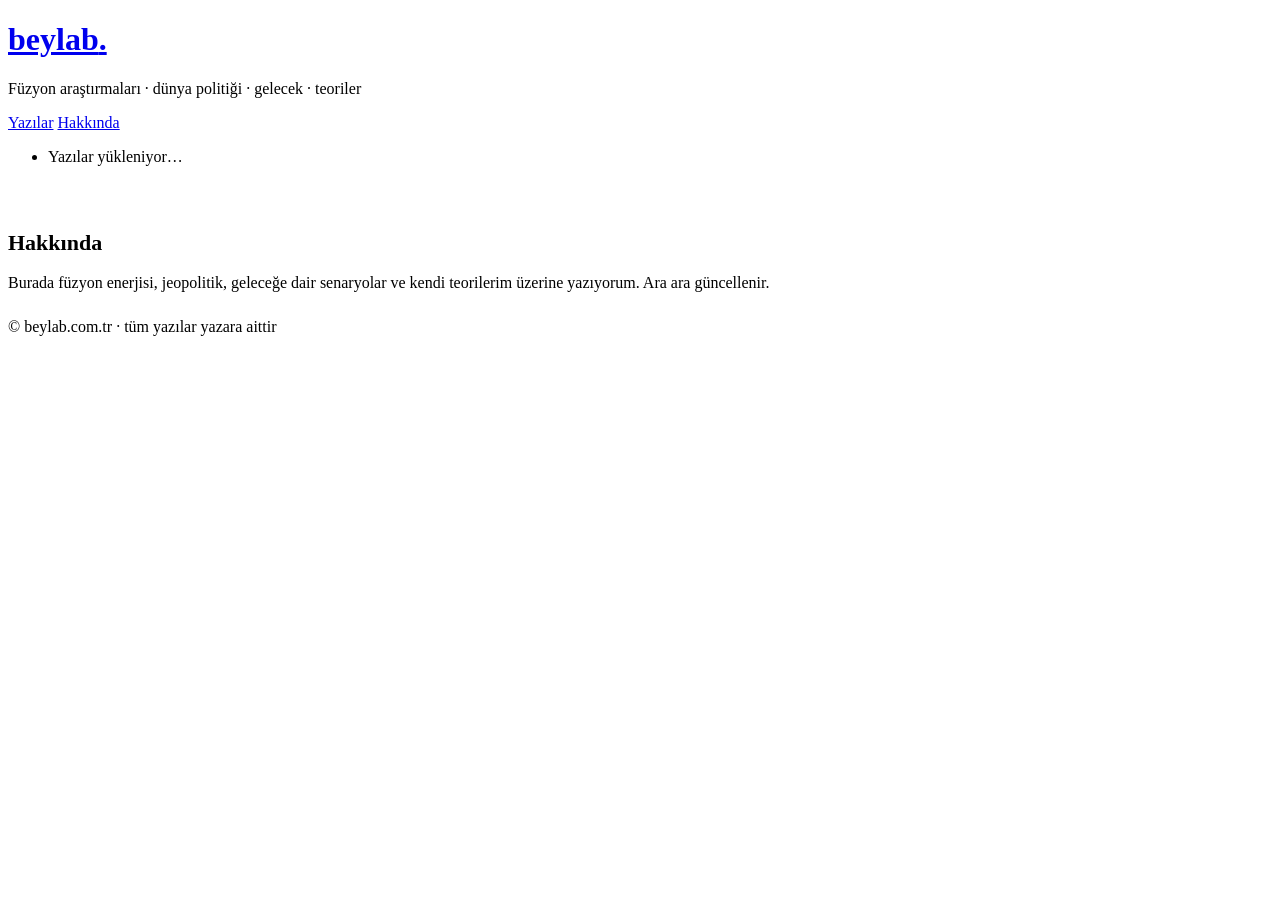
==== index.html @ 1a15aa75 "Add files via upload" ====
<!DOCTYPE html>
<html lang="tr">
<head>
  <meta charset="UTF-8">
  <meta name="viewport" content="width=device-width, initial-scale=1.0">
  <title>beylab — füzyon, gelecek ve teoriler</title>
  <meta name="description" content="Füzyon araştırmaları, dünya politiği, gelecek ve bunlara dair teoriler üzerine kişisel yazılar.">
  <meta property="og:title" content="beylab">
  <meta property="og:description" content="Füzyon araştırmaları, dünya politiği, gelecek ve teoriler üzerine yazılar.">
  <meta property="og:type" content="website">
  <link rel="stylesheet" href="style.css">
</head>
<body>
  <header class="site-header">
    <div class="wrap">
      <h1 class="brand"><a href="index.html">beylab<span class="dot">.</span></a></h1>
      <p class="tagline">Füzyon araştırmaları · dünya politiği · gelecek · teoriler</p>
      <nav class="nav">
        <a href="index.html">Yazılar</a>
        <a href="#hakkinda">Hakkında</a>
      </nav>
    </div>
  </header>

  <main class="wrap">
    <ul class="post-list" id="post-list">
      <li class="state">Yazılar yükleniyor…</li>
    </ul>
    <section id="hakkinda" style="padding:30px 0 10px; color:var(--muted);">
      <h2 style="color:var(--text); font-size:22px;">Hakkında</h2>
      <p>Burada füzyon enerjisi, jeopolitik, geleceğe dair senaryolar ve kendi teorilerim üzerine yazıyorum. Ara ara güncellenir.</p>
    </section>
  </main>

  <footer class="site-footer">
    <div class="wrap">© <span id="year"></span> beylab.com.tr · tüm yazılar yazara aittir</div>
  </footer>

  <script src="app.js"></script>
  <script>renderIndex();</script>
</body>
</html>
---- style.css ----
# beylab.com.tr — kişisel blog

Derleme (build) gerektirmeyen, tamamen **ücretsiz** statik blog. GitHub Pages üzerinde barınır.
Yeni yazı eklemek = `posts/` klasörüne bir `.md` dosyası koymak. Gerisi otomatik.

---

## Bölüm 1 — Siteyi ilk kez yayına alma (tek seferlik, ~15 dk)

### 1) GitHub'da depo (repository) oluştur
1. https://github.com/new adresine git.
2. **Repository name**: `beylab` (ya da istediğin bir ad).
3. **Public** seç (GitHub Pages ücretsiz katmanda public olmalı).
4. "Create repository" de.

### 2) Bu klasördeki dosyaları yükle
En kolay yol, tarayıcıdan sürükle-bırak:
1. Yeni deponun sayfasında **"uploading an existing file"** bağlantısına tıkla.
2. Bu `beylab-site` klasörünün **içindeki** tüm dosya ve klasörleri (index.html, post.html, style.css, app.js, posts.json, CNAME, .nojekyll, `posts/`, `scripts/`, `.github/`) sürükleyip bırak.
   - Not: `.github` ve `.nojekyll` gibi noktayla başlayan dosyaların da yüklendiğinden emin ol.
3. Aşağıda **"Commit changes"** de.

### 3) GitHub Pages'i aç
1. Depoda **Settings → Pages**.
2. **Build and deployment → Source** kısmında **"GitHub Actions"** seç.
3. Birkaç dakika içinde `.github/workflows/deploy.yml` çalışır ve siten yayınlanır.
   İlerlemeyi **Actions** sekmesinden izleyebilirsin.

Bu noktada siten şu adreste yayında olur:
`https://KULLANICIADIN.github.io/beylab/`

### 4) Kendi alan adını bağla (beylab.com.tr)
Depoda `CNAME` dosyası zaten `beylab.com.tr` içeriyor. Şimdi DNS tarafını ayarla:

**metunic.com (ya da DNS panelin) üzerinde şu kayıtları ekle:**

Apex (kök) alan adı `beylab.com.tr` için 4 adet **A** kaydı:

| Tip | Ad / Host | Değer |
|-----|-----------|-------|
| A | @ | 185.199.108.153 |
| A | @ | 185.199.109.153 |
| A | @ | 185.199.110.153 |
| A | @ | 185.199.111.153 |

`www` için 1 adet **CNAME** kaydı:

| Tip | Ad / Host | Değer |
|-----|-----------|-------|
| CNAME | www | KULLANICIADIN.github.io |

Sonra GitHub'da **Settings → Pages → Custom domain** kısmına `beylab.com.tr` yaz ve kaydet.
DNS yayılması genelde birkaç dakika–birkaç saat sürer. Yayıldıktan sonra
**"Enforce HTTPS"** kutusunu işaretle (ücretsiz SSL sertifikası otomatik gelir).

---

## Bölüm 2 — Yeni yazı ekleme (her seferinde, ~2 dk)

1. GitHub'da deponda `posts/` klasörüne gir.
2. Sağ üstte **"Add file → Create new file"**.
3. Dosya adını şu biçimde ver: `YIL-AY-GUN-kisa-baslik.md`
   Örnek: `2026-07-15-yapay-zeka-ve-fuzyon.md`
   (Sadece İngiliz harfleri, rakam ve tire kullan; boşluk ve Türkçe karakter kullanma.)
4. İçeriğin en üstüne şu bloğu koy (front matter), altına yazını yaz:

```
---
title: Yazının görünen başlığı
date: 2026-07-15
excerpt: Ana sayfada görünecek 1-2 cümlelik özet.
---

Buradan itibaren yazını **Markdown** ile yaz.

## Ara başlık

Normal paragraf. **Kalın**, *italik*, [bağlantı](https://ornek.com).

- madde
- madde

> alıntı
```

5. Aşağıda **"Commit changes"** de.
6. Bitti! 1–2 dakika içinde yazı otomatik olarak ana sayfada belirir.
   (`posts.json` listesi GitHub Actions tarafından kendiliğinden güncellenir — sen dokunmazsın.)

### Yazıyı düzenlemek / silmek
- Düzenle: `posts/` içindeki dosyayı aç → kalem ikonu → düzenle → commit.
- Sil: dosyayı aç → çöp kutusu ikonu → commit.

---

## Markdown kısa hatırlatma
- `# Başlık`, `## Alt başlık`
- `**kalın**`, `*italik*`
- `[yazı](https://link)`
- Liste: satır başına `- ` veya `1. `
- Alıntı: `> ...`
- Kod: `` `kod` `` veya üç ters tırnakla blok
- Yatay çizgi: `---`

## Dosya yapısı
```
index.html        Ana sayfa (yazı listesi)
post.html         Tekil yazı görünümü
style.css         Tasarım
app.js            Blog motoru (markdown'ı tarayıcıda render eder)
posts.json        Yazı listesi (otomatik üretilir)
posts/            Tüm yazılar (.md dosyaları) — sen buraya yazarsın
scripts/          posts.json'u üreten script
.github/          Otomatik yayın ayarı
CNAME             Alan adı (beylab.com.tr)
```
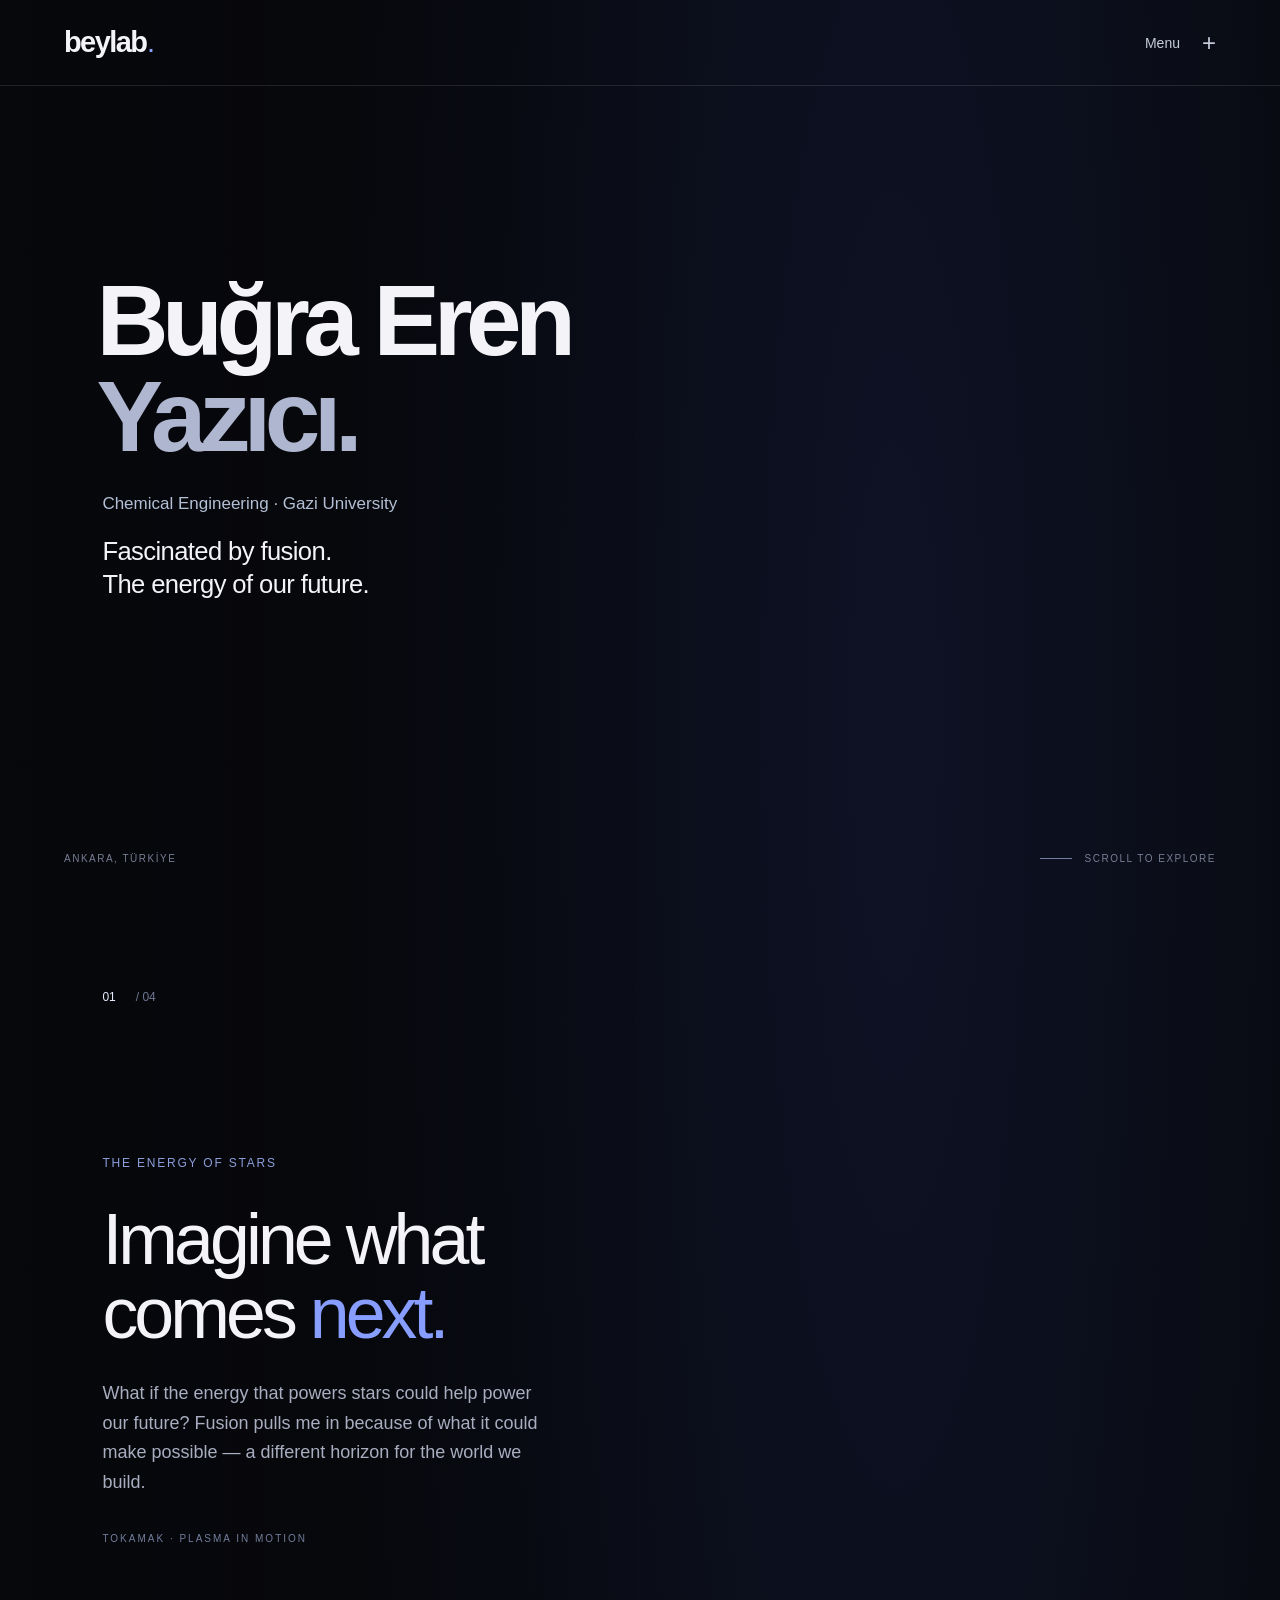
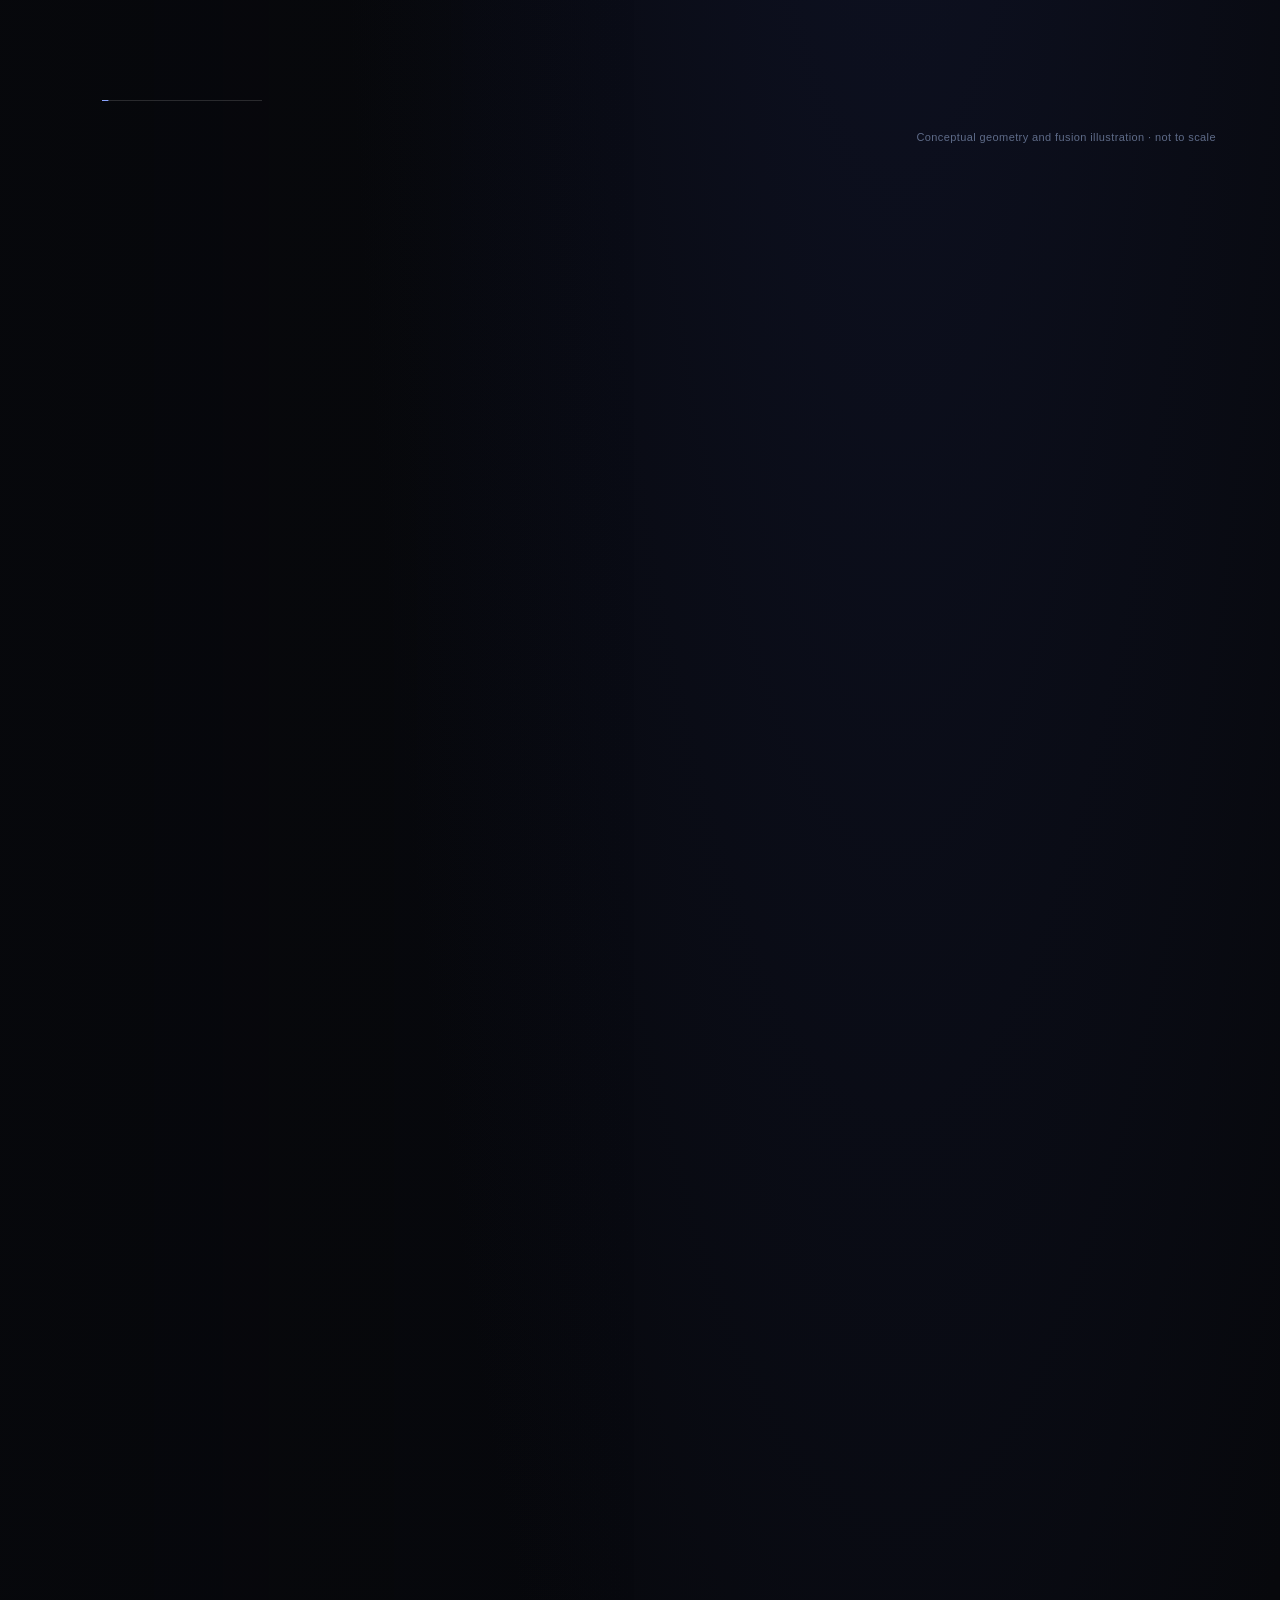
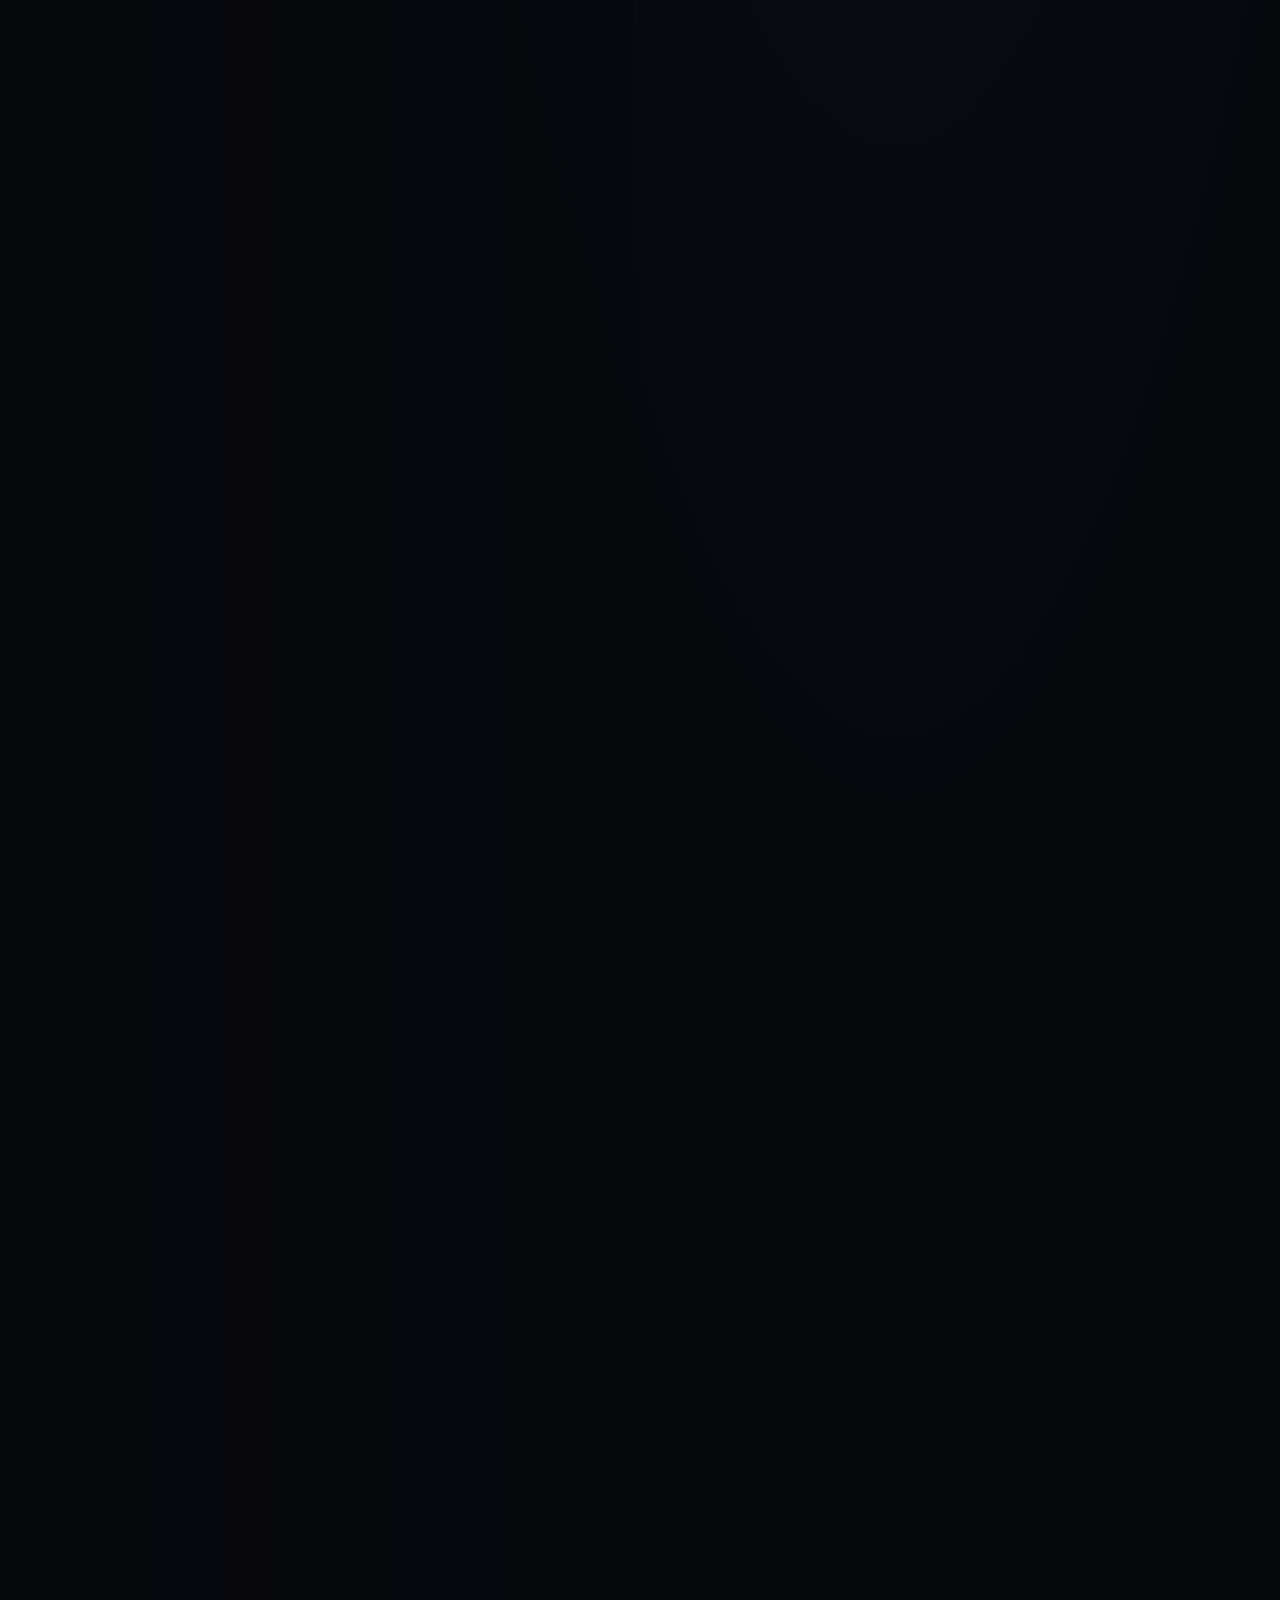
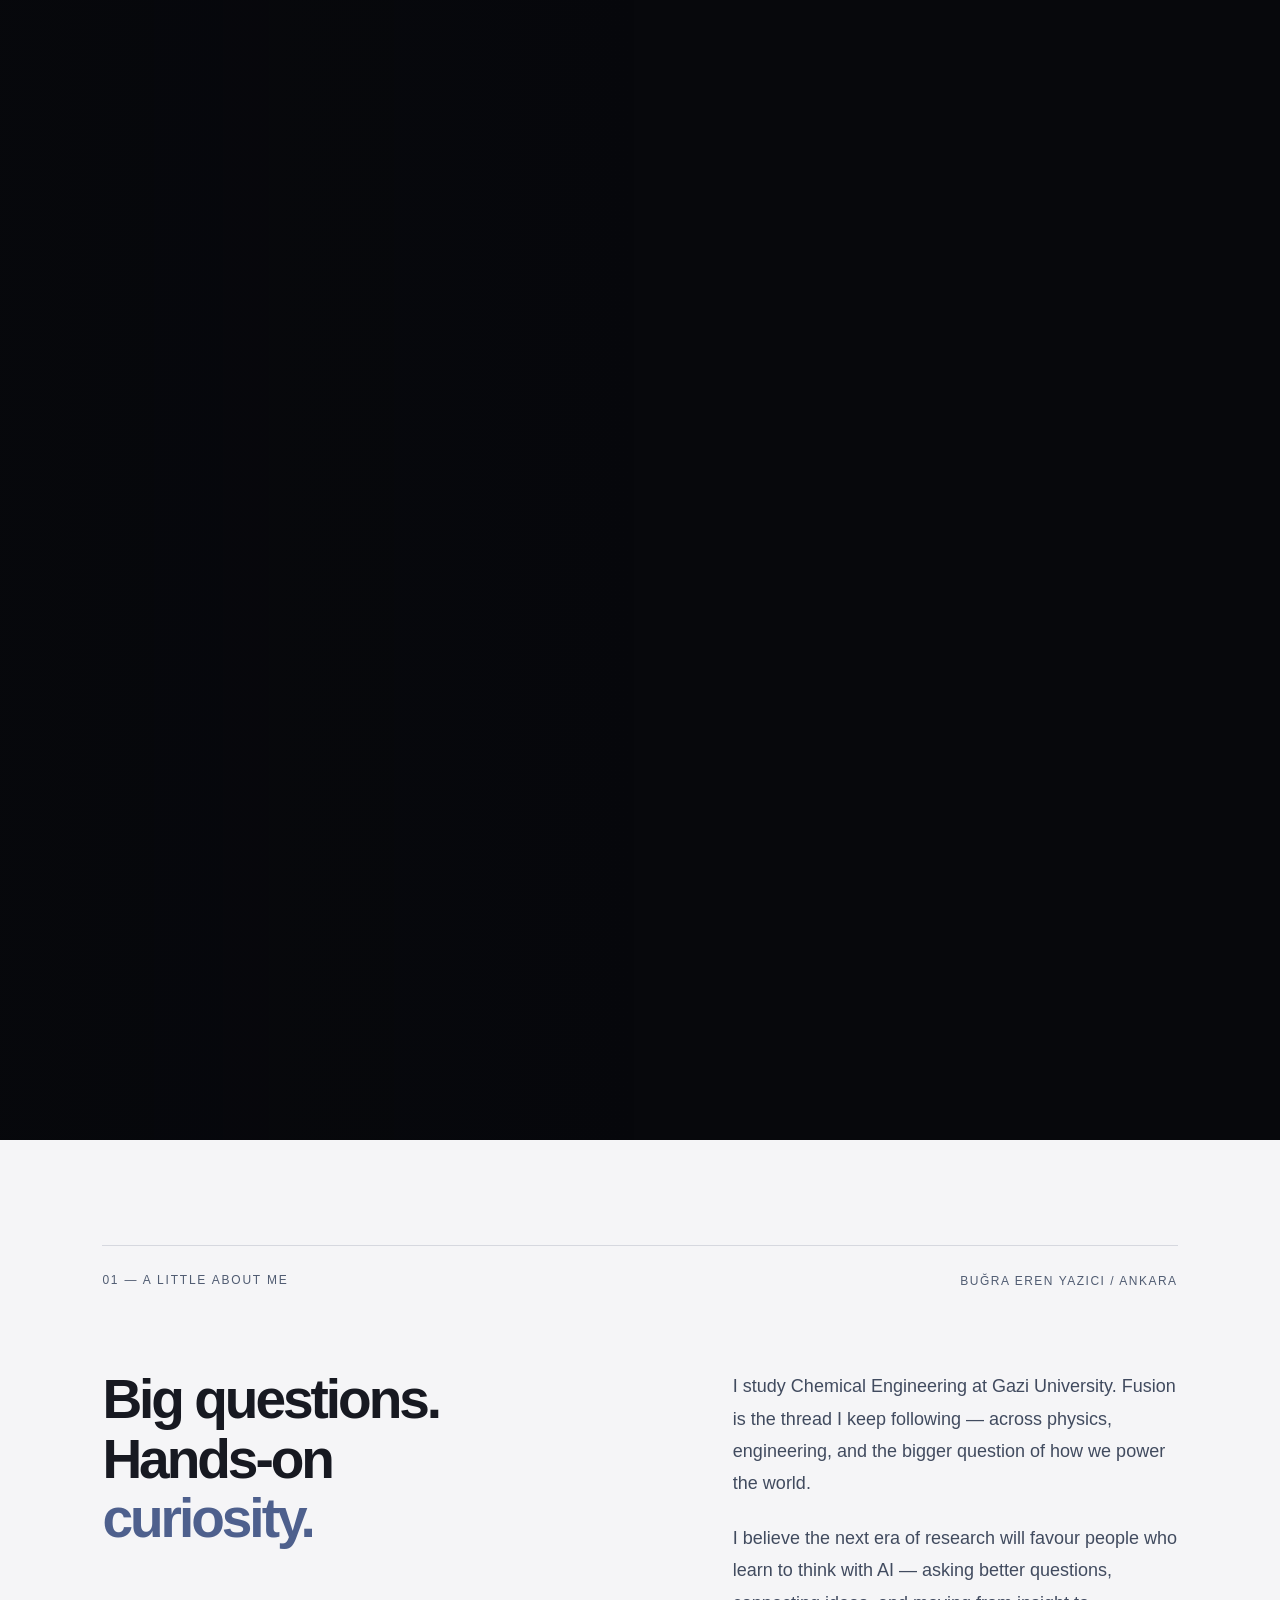
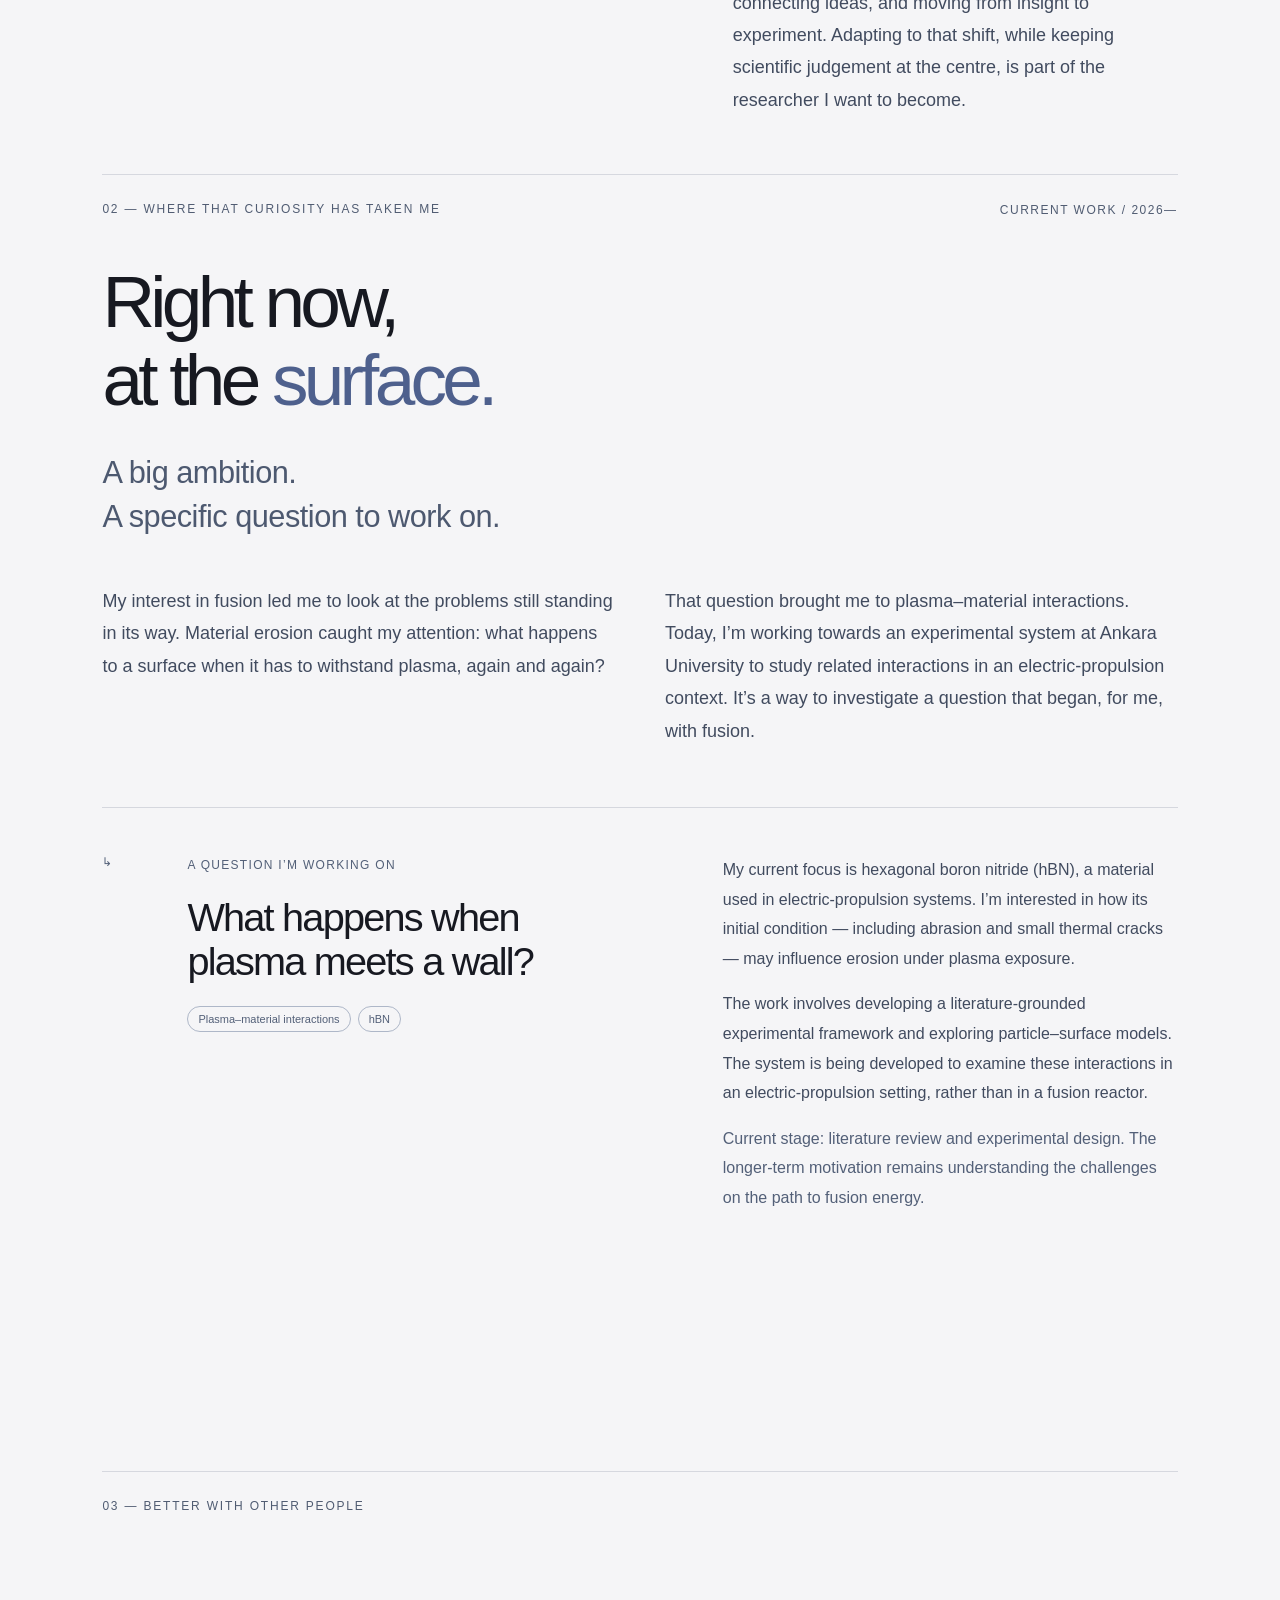
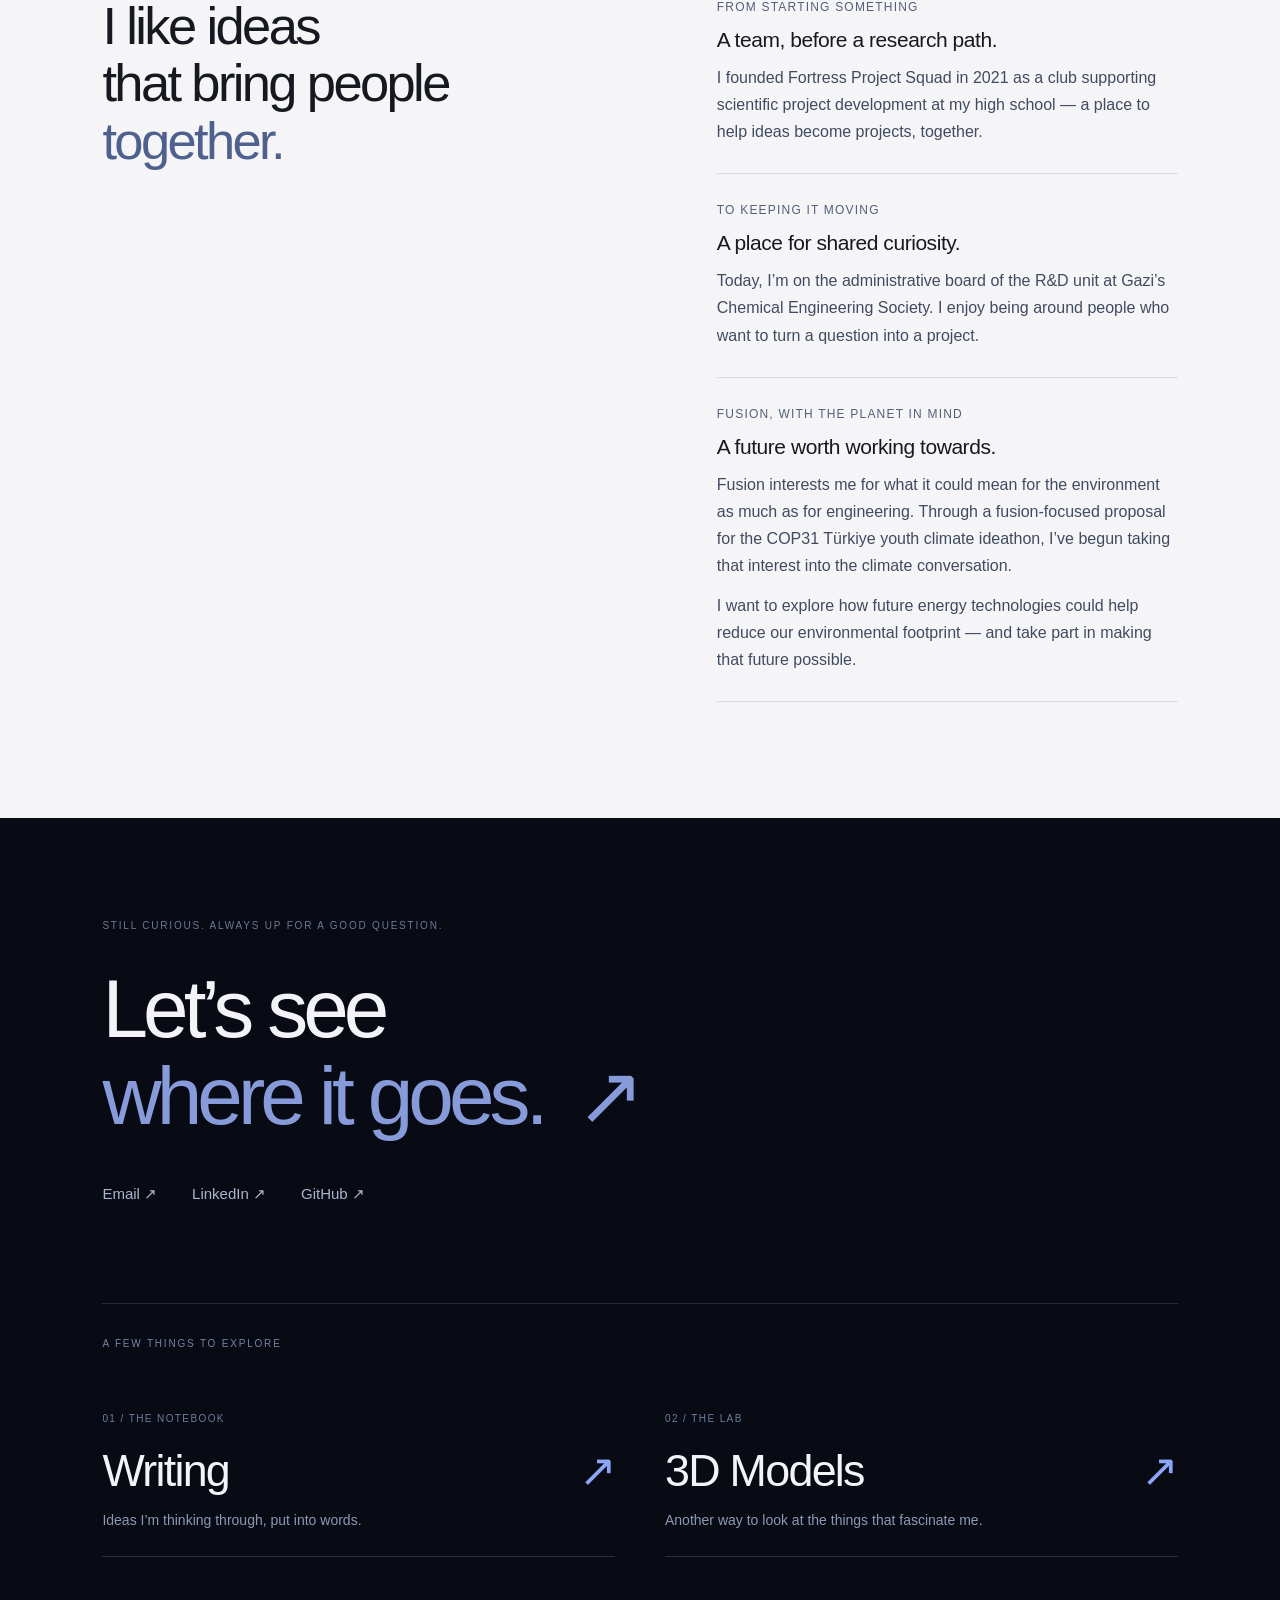
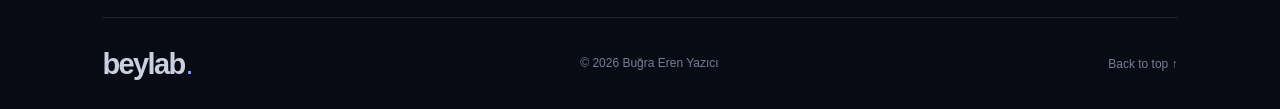
==== commit 5792158d: "Redesign personal homepage around fusion energy" ====
--- a/index.html
+++ b/index.html
@@ -1,42 +1,33 @@
-<!DOCTYPE html>
-<html lang="tr">
+<!doctype html>
+<html lang="en">
 <head>
-  <meta charset="UTF-8">
-  <meta name="viewport" content="width=device-width, initial-scale=1.0">
-  <title>beylab — füzyon, gelecek ve teoriler</title>
-  <meta name="description" content="Füzyon araştırmaları, dünya politiği, gelecek ve bunlara dair teoriler üzerine kişisel yazılar.">
-  <meta property="og:title" content="beylab">
-  <meta property="og:description" content="Füzyon araştırmaları, dünya politiği, gelecek ve teoriler üzerine yazılar.">
-  <meta property="og:type" content="website">
-  <link rel="stylesheet" href="style.css">
+<meta charset="utf-8"><meta name="viewport" content="width=device-width,initial-scale=1">
+<title>Buğra Eren Yazıcı — beylab</title>
+<meta name="description" content="Fascinated by fusion. The energy of our future. The personal space of Buğra Eren Yazıcı, a chemical engineering student exploring the future of energy.">
+<meta name="theme-color" content="#07080c"><meta property="og:title" content="Buğra Eren Yazıcı — beylab"><meta property="og:description" content="A curiosity that starts with fusion, and keeps going."><meta property="og:type" content="website">
+<link rel="icon" href="assets/favicon.svg" type="image/svg+xml"><link rel="stylesheet" href="portfolio.css">
 </head>
 <body>
-  <header class="site-header">
-    <div class="wrap">
-      <h1 class="brand"><a href="index.html">beylab<span class="dot">.</span></a></h1>
-      <p class="tagline">Füzyon araştırmaları · dünya politiği · gelecek · teoriler</p>
-      <nav class="nav">
-        <a href="index.html">Yazılar</a>
-        <a href="#hakkinda">Hakkında</a>
-      </nav>
-    </div>
-  </header>
-
-  <main class="wrap">
-    <ul class="post-list" id="post-list">
-      <li class="state">Yazılar yükleniyor…</li>
-    </ul>
-    <section id="hakkinda" style="padding:30px 0 10px; color:var(--muted);">
-      <h2 style="color:var(--text); font-size:22px;">Hakkında</h2>
-      <p>Burada füzyon enerjisi, jeopolitik, geleceğe dair senaryolar ve kendi teorilerim üzerine yazıyorum. Ara ara güncellenir.</p>
-    </section>
-  </main>
-
-  <footer class="site-footer">
-    <div class="wrap">© <span id="year"></span> beylab.com.tr · tüm yazılar yazara aittir</div>
-  </footer>
-
-  <script src="app.js"></script>
-  <script>renderIndex();</script>
-</body>
-</html>
+<a class="skip-link" href="#main">Skip to content</a>
+<header class="header"><a class="wordmark" href="./" aria-label="beylab home">beylab<span>.</span></a><button class="menu-button" aria-expanded="false" aria-controls="mobile-menu">Menu <span>+</span></button></header>
+<nav id="mobile-menu" class="mobile-menu" aria-label="Main navigation" hidden><a href="#about">The story</a><a href="#research">What I’m working on</a><a href="notes.html">Writing ↗</a><a href="lab.html">3D Models ↗</a><a href="#contact">Contact</a></nav>
+<main id="main">
+<div class="opening" id="opening"><div class="visual-stage" aria-hidden="true"><div id="field-canvas"></div><div class="visual-glow"></div><div class="canvas-fallback">B · E · Y</div></div>
+<section class="hero" aria-labelledby="hero-title"><div class="hero-main"><h1 id="hero-title">Buğra Eren<br><span>Yazıcı.</span></h1><p class="hero-detail">Chemical Engineering · Gazi University</p><p class="hero-intro">Fascinated by fusion.<br>The energy of our future.</p></div><div class="hero-bottom"><span>ANKARA, TÜRKİYE</span><a href="#about" class="scroll-hint"><span class="scroll-line"></span>SCROLL TO EXPLORE</a></div></section>
+<section class="story" id="about" aria-label="Fusion and the future that draws me in"><div class="story-sticky"><div class="story-counter"><span id="story-number">01</span><span>/ 04</span></div>
+<article class="story-chapter active" data-chapter="0"><p class="eyebrow">THE ENERGY OF STARS</p><h2>Imagine what<br>comes <em>next.</em></h2><p>What if the energy that powers stars could help power our future? Fusion pulls me in because of what it could make possible — a different horizon for the world we build.</p><span class="chapter-tag">TOKAMAK · PLASMA IN MOTION</span></article>
+<article class="story-chapter" data-chapter="1"><p class="eyebrow">A POSSIBILITY WORTH FOLLOWING</p><h2>Let the idea<br><em>unfold.</em></h2><p>I’m drawn to ideas that make the future feel bigger. Fusion is one of them: a reason to look past what works today and ask what we could make possible next.</p><span class="chapter-tag">CURIOSITY · WITHOUT A FIXED HORIZON</span></article>
+<article class="story-chapter" data-chapter="2"><p class="eyebrow">MORE THAN AN ENGINEERING CHALLENGE</p><h2>Think beyond<br>the <em>reactor.</em></h2><p>What could we build, make, or explore if our energy possibilities changed? That’s the future I imagine when I think about fusion. That’s why I want to understand what it takes.</p><span class="chapter-tag">PLASMA · A GROWING POSSIBILITY</span></article>
+<article class="story-chapter" data-chapter="3"><p class="eyebrow">A SMALL BEGINNING. A DIFFERENT FUTURE.</p><h2>This could<br>change <em>everything.</em></h2><p>Two light nuclei. A release of energy. A possibility that reaches far beyond the reaction itself. I’m at the beginning of my own journey — and this is the question I want to follow.</p><span class="chapter-tag">FUSION · THE ENERGY OF OUR FUTURE</span></article>
+<div class="story-progress" aria-hidden="true"><span></span></div><p class="illustration-note">Conceptual geometry and fusion illustration · not to scale</p></div></section>
+</div>
+<section class="about-section light-section" aria-labelledby="about-title"><div class="section-top"><span class="eyebrow">01 — A LITTLE ABOUT ME</span><span class="section-side">BUĞRA EREN YAZICI / ANKARA</span></div><div class="about-grid"><h2 id="about-title" class="reveal">Big questions.<br>Hands-on<br><span>curiosity.</span></h2><div class="about-copy reveal"><p>I study Chemical Engineering at Gazi University. Fusion is the thread I keep following — across physics, engineering, and the bigger question of how we power the world.</p><p>I believe the next era of research will favour people who learn to think with AI — asking better questions, connecting ideas, and moving from insight to experiment. Adapting to that shift, while keeping scientific judgement at the centre, is part of the researcher I want to become.</p></div></div></section>
+<section class="research-section light-section" id="research"><div class="section-top"><span class="eyebrow">02 — WHERE THAT CURIOSITY HAS TAKEN ME</span><span class="section-side">CURRENT WORK / 2026—</span></div><h2 class="section-title reveal">Right now,<br>at the <span>surface.</span></h2><p class="research-lead reveal">A big ambition.<br>A specific question to work on.</p><div class="research-origin reveal"><p>My interest in fusion led me to look at the problems still standing in its way. Material erosion caught my attention: what happens to a surface when it has to withstand plasma, again and again?</p><p>That question brought me to plasma–material interactions. Today, I’m working towards an experimental system at Ankara University to study related interactions in an electric-propulsion context. It’s a way to investigate a question that began, for me, with fusion.</p></div>
+<article class="research-row reveal"><span class="project-number">↳</span><div class="project-name"><span class="project-status">A QUESTION I’M WORKING ON</span><h3>What happens when<br>plasma meets a wall?</h3><div class="tags"><span>Plasma–material interactions</span><span>hBN</span></div></div><div class="project-description"><p>My current focus is hexagonal boron nitride (hBN), a material used in electric-propulsion systems. I’m interested in how its initial condition — including abrasion and small thermal cracks — may influence erosion under plasma exposure.</p><p>The work involves developing a literature-grounded experimental framework and exploring particle–surface models. The system is being developed to examine these interactions in an electric-propulsion setting, rather than in a fusion reactor.</p><p class="muted">Current stage: literature review and experimental design. The longer-term motivation remains understanding the challenges on the path to fusion energy.</p></div></article>
+</section>
+<section class="engagement-section light-section"><div class="section-top"><span class="eyebrow">03 — BETTER WITH OTHER PEOPLE</span></div><div class="engagement-grid"><h2 class="reveal">I like ideas<br>that bring people<br><em>together.</em></h2><div class="engagement-items"><article class="reveal"><span>FROM STARTING SOMETHING</span><h3>A team, before a research path.</h3><p>I founded Fortress Project Squad in 2021 as a club supporting scientific project development at my high school — a place to help ideas become projects, together.</p></article><article class="reveal"><span>TO KEEPING IT MOVING</span><h3>A place for shared curiosity.</h3><p>Today, I’m on the administrative board of the R&D unit at Gazi’s Chemical Engineering Society. I enjoy being around people who want to turn a question into a project.</p></article><article class="reveal"><span>FUSION, WITH THE PLANET IN MIND</span><h3>A future worth working towards.</h3><p>Fusion interests me for what it could mean for the environment as much as for engineering. Through a fusion-focused proposal for the COP31 Türkiye youth climate ideathon, I’ve begun taking that interest into the climate conversation.</p><p>I want to explore how future energy technologies could help reduce our environmental footprint — and take part in making that future possible.</p></article></div></div></section>
+<footer id="contact"><div class="footer-top"><p class="eyebrow">STILL CURIOUS. ALWAYS UP FOR A GOOD QUESTION.</p><h2 class="reveal">Let’s see<br><a href="mailto:25114040006@gazi.edu.tr">where it goes. <span>↗</span></a></h2><div class="footer-links"><a href="mailto:25114040006@gazi.edu.tr">Email ↗</a><a href="https://www.linkedin.com/in/bey" target="_blank" rel="noreferrer">LinkedIn ↗</a><a href="https://github.com/bugra-jpg" target="_blank" rel="noreferrer">GitHub ↗</a></div></div>
+<section class="explore-end" aria-label="Writing and models"><p class="eyebrow">A FEW THINGS TO EXPLORE</p><div class="explore-grid"><a class="explore-door" href="notes.html"><span>01 / THE NOTEBOOK</span><h3>Writing <i aria-hidden="true">↗</i></h3><p>Ideas I’m thinking through, put into words.</p></a><a class="explore-door" href="lab.html"><span>02 / THE LAB</span><h3>3D Models <i aria-hidden="true">↗</i></h3><p>Another way to look at the things that fascinate me.</p></a></div></section>
+<div class="footer-bottom"><a class="wordmark" href="./">beylab<span>.</span></a><p>© <span id="year">2026</span> Buğra Eren Yazıcı</p><a href="#main">Back to top ↑</a></div></footer>
+</main><script src="portfolio.js" defer></script><script type="module" src="field.js"></script>
+</body></html>
--- a/portfolio.css
+++ b/portfolio.css
@@ -0,0 +1,36 @@
+:root{--ink:#07080c;--paper:#f5f5f7;--blue:#6588ff;--muted:#9295a5;--line:#ffffff1c;--sans:-apple-system,BlinkMacSystemFont,'Segoe UI',Arial,sans-serif}*{box-sizing:border-box}html{scroll-behavior:smooth;scroll-padding-top:90px}body{margin:0;background:var(--ink);color:#f4f4f8;font-family:var(--sans);-webkit-font-smoothing:antialiased}a{color:inherit;text-decoration:none}button{font:inherit;cursor:pointer}::selection{background:#728aff;color:#fff}a:focus-visible,button:focus-visible{outline:2px solid #8299ff;outline-offset:7px}button:disabled{cursor:default}h1,h2,h3,p{margin:0}em{font-style:normal}p{font-size:18px;line-height:1.65}.header{height:86px;position:absolute;z-index:20;top:0;left:0;width:100%;display:flex;align-items:center;justify-content:space-between;padding:0 5%;border-bottom:1px solid var(--line)}.wordmark{font-size:29px;font-weight:700;letter-spacing:-1.6px}.wordmark span{font-size:20px;color:#8a9fff;margin-left:2px}.header nav{display:flex;align-items:center;gap:34px;font-size:14px;color:#bfc0c8}.header a:hover{color:#96aaff}.nav-lab span{margin-left:7px;color:#879cff}.contact-nav{font-size:14px;border:1px solid #ffffff30;border-radius:50px;padding:10px 17px}.contact-nav span{margin-left:20px}.eyebrow{font-size:12px;font-weight:500;letter-spacing:1.8px;line-height:1.6}.menu-button{display:none}.skip-link{position:fixed;z-index:100;top:-100px;left:12px;background:#fff;color:#000;padding:12px}.skip-link:focus{top:12px}.opening{position:relative;isolation:isolate}.visual-stage{position:absolute;inset:0;z-index:-1;overflow:clip;pointer-events:none}.visual-stage:before{position:absolute;inset:0;content:'';background:radial-gradient(ellipse at 70% 12%,#19214a66,transparent 45%)}#field-canvas{height:100svh;width:100%;position:sticky;top:0}#field-canvas canvas{display:block;width:100%;height:100%}.visual-glow{position:absolute;inset:0;background:linear-gradient(90deg,#07080c38,transparent 50%);pointer-events:none}.canvas-fallback{display:none}.no-webgl .canvas-fallback{display:block;position:absolute;right:7%;top:50vh;font-size:10vw;letter-spacing:1vw;color:#607de7;transform:rotate(-15deg)}.hero{min-height:850px;height:100svh;position:relative;display:flex;align-items:center;padding:110px 8% 100px}.hero-main{position:relative;z-index:1}.hero .eyebrow{font-size:11px;letter-spacing:1.5px;color:#a6adc0;display:flex;align-items:center;gap:9px;margin-bottom:36px}.status-dot{display:inline-block;width:5px;height:5px;border-radius:50%;background:#a1b6ff;box-shadow:0 0 14px #819bff}.hero h1{font-size:clamp(70px,8.8vw,145px);font-weight:570;line-height:.96;letter-spacing:-.065em;margin-left:-6px}.hero h1 span{color:#afb7d0}.hero-intro{font-size:clamp(22px,2vw,30px);line-height:1.3;font-weight:400;letter-spacing:-.6px;margin-top:32px}.hero-detail{font-size:16px;color:#969dae;margin-top:18px;line-height:1.65}.text-link{display:inline-flex;align-items:center;gap:32px;font-size:14px;border-bottom:1px solid #ffffff30;padding:16px 0;margin-top:20px;color:#c9ccda}.text-link:hover{color:#8ba3ff;border-color:#8ba3ff}.hero-bottom{position:absolute;bottom:36px;left:5%;right:5%;display:flex;justify-content:space-between;align-items:center;font-size:10px;letter-spacing:1.5px;color:#777f95}.scroll-hint{display:flex;align-items:center;gap:13px}.scroll-line{width:32px;height:1px;background:#727f9f}.orbit-caption{position:absolute;right:9%;bottom:20%;font-size:11px;color:#8d9abf}.orbit-caption>span{font-size:10px;letter-spacing:1.7px}.orbit-caption p{font-size:16px;color:#afbad4;margin-top:12px;line-height:1.5}.story{height:280svh;position:relative}.story-sticky{height:100svh;min-height:620px;position:sticky;top:0;display:flex;align-items:center;padding:0 8%;overflow:hidden}.story-counter{position:absolute;top:10%;left:8%;display:flex;gap:20px;color:#6e7892;font-size:12px;font-variant-numeric:tabular-nums}.story-counter span:first-child{color:#e8edff}.story-chapter{position:absolute;left:8%;width:46%;max-width:640px;opacity:0;transform:translateY(26px);transition:opacity .45s ease,transform .65s cubic-bezier(.2,.6,.2,1);pointer-events:none}.story-chapter.active{opacity:1;transform:translateY(0);pointer-events:auto}.story-chapter .eyebrow{color:#8b9eda;margin-bottom:30px}.story-chapter h2{font-weight:500;font-size:clamp(48px,5.6vw,87px);letter-spacing:-.055em;line-height:1.03;margin-bottom:28px}.story-chapter h2 em{color:#879eff}.story-chapter>p:not(.eyebrow){font-size:18px;color:#a8aec0;max-width:445px}.chapter-tag{display:inline-block;margin-top:35px;font-size:10px;letter-spacing:2px;color:#737e9c}.story-progress{position:absolute;left:8%;bottom:11%;height:1px;width:160px;background:#ffffff24}.story-progress span{display:block;transform-origin:left;width:100%;height:1px;background:#8ca4ff;transform:scaleX(.01)}.illustration-note{position:absolute;right:5%;bottom:6%;font-size:11px;color:#5e6b88;letter-spacing:.4px}.light-section{background:var(--paper);color:#171921;padding-left:8%;padding-right:8%}.section-top{display:flex;justify-content:space-between;align-items:center;margin-bottom:80px;border-top:1px solid #d6d8df;padding-top:25px}.section-top .eyebrow{color:#767b88;font-size:11px;letter-spacing:1.8px}.section-side{font-size:10px;letter-spacing:1.5px;color:#8e929f}.about-section{padding-top:105px;padding-bottom:90px}.about-grid{display:grid;grid-template-columns:1.2fr 1fr;gap:9%}.about-grid h2{font-size:clamp(37px,4.3vw,67px);line-height:1.08;letter-spacing:-.055em;font-weight:550}.about-grid h2 span{color:#999ca7}.about-copy>p{font-size:18px;line-height:1.8;color:#5c606e;margin-bottom:22px;max-width:530px}.personal-footnote{border-left:2px solid #869ce8;padding-left:19px;margin-top:35px}.personal-footnote>span{font-size:10px;letter-spacing:1.5px;color:#777f97}.personal-footnote p{font-size:14px;color:#858997;margin-top:7px}.education-line{margin-top:80px;display:grid;grid-template-columns:1fr 1fr 1fr;border-top:1px solid #dbdde4;padding-top:30px;gap:30px}.education-line>div>span{font-size:10px;color:#8f939e;letter-spacing:1.2px}.education-line strong{display:block;font-weight:500;font-size:18px;margin-top:15px}.education-line p{font-size:14px;color:#9396a1;margin-top:5px}.research-section{padding-top:30px;padding-bottom:90px}.section-title{font-size:clamp(44px,5.7vw,88px);letter-spacing:-.065em;font-weight:500;line-height:1.06;margin-bottom:65px}.section-title>span{color:#7286ce}.research-row{display:grid;grid-template-columns:50px 1.1fr 1fr;gap:35px;border-top:1px solid #d5d7de;padding:47px 0 53px}.project-number{font-size:12px;color:#a1a5b1}.project-status{font-size:10px;letter-spacing:1.3px;color:#808693}.project-name h3{font-size:clamp(27px,3.1vw,46px);font-weight:500;letter-spacing:-.045em;line-height:1.12;margin:22px 0}.tags{display:flex;gap:7px;flex-wrap:wrap}.tags span{font-size:11px;padding:6px 10px;border:1px solid #d7dbe4;color:#7f8493;border-radius:25px}.project-description>p{font-size:16px;line-height:1.85;color:#525866;margin-bottom:16px}.project-description .muted{color:#999daa;font-size:14px}.project-stage{display:block;border-top:1px solid #e0e1e6;padding-top:18px;margin-top:22px;font-size:9px;color:#8c91a2;letter-spacing:1.2px}.project-stage b{display:block;font-size:13px;color:#777f96;font-weight:400;letter-spacing:0;margin-top:8px}.dark-link{font-size:14px;display:inline-flex;align-items:center;gap:28px;color:#3b4257}.dark-link:hover{color:#516bd2}.lab-section{background:#101a37;position:relative;min-height:720px;display:flex;align-items:center;padding:100px 8%;overflow:hidden;isolation:isolate}.lab-section:before{content:'';position:absolute;width:65vw;height:65vw;border-radius:50%;right:-25%;top:-10%;background:radial-gradient(circle,#3c58aa55,transparent 65%);z-index:-1}.lab-copy{max-width:800px}.lab-copy .eyebrow{color:#758cc6;margin-bottom:45px}.lab-copy h2{font-size:clamp(48px,6.1vw,96px);font-weight:500;line-height:1.05;letter-spacing:-.06em}.lab-copy h2>span{color:#8fa5f0}.lab-copy>p:not(.eyebrow){color:#a1afce;font-size:18px;max-width:445px;margin-top:26px}.pill-link{display:inline-flex;gap:30px;align-items:center;background:#e7edff;color:#1d294a;padding:16px 25px;border-radius:50px;font-size:14px;font-weight:500;margin-top:34px}.pill-link:hover{background:#fff;transform:translateY(-2px)}.lab-smallprint{font-size:10px;letter-spacing:1.5px;color:#5f75a6;margin-top:25px}.lab-orbit{position:absolute;right:8%;top:32%;font-size:25vw;color:#899ef119;line-height:1;z-index:-1;transform:translateY(var(--lab-offset,0px));will-change:transform}.lab-coordinate{position:absolute;right:8%;bottom:80px;color:#6f82b4;font-size:25px;font-weight:300;letter-spacing:4px}.lab-coordinate span{font-size:8px;letter-spacing:1.6px;display:block;margin-top:14px}.engagement-section{padding-top:100px;padding-bottom:90px}.engagement-grid{display:grid;grid-template-columns:1.1fr 1fr;gap:10%}.engagement-grid h2{font-size:clamp(37px,4.1vw,64px);line-height:1.1;letter-spacing:-.05em;font-weight:500}.engagement-grid h2 em{color:#989eaf}.engagement-items article{padding:0 0 28px;margin-bottom:26px;border-bottom:1px solid #dbdde4}.engagement-items article>span{font-size:10px;letter-spacing:1.2px;color:#9a9fac}.engagement-items h3{font-size:21px;font-weight:500;margin-top:13px;letter-spacing:-.45px}.engagement-items p{font-size:15px;color:#8a909e;line-height:1.7;margin-top:12px}.notes-section{padding-bottom:130px}.featured-notes{display:grid;grid-template-columns:repeat(3,1fr);gap:40px}.featured-note{border-top:1px solid #cfd4df;padding-top:23px;display:flex;flex-direction:column}.featured-note>span{font-size:11px;color:#999fac}.featured-note h3{font-weight:500;font-size:25px;letter-spacing:-.8px;line-height:1.25;margin-top:24px}.featured-note p{font-size:14px;line-height:1.7;color:#969caa;margin:16px 0 25px}.featured-note>i{font-size:23px;font-style:normal;color:#858eaa;margin-top:auto}.featured-note:hover h3{color:#5f76bd}footer{padding:100px 8% 28px;background:#080b14}.footer-top .eyebrow{font-size:10px;color:#6e7893;margin-bottom:32px}.footer-top h2{font-size:clamp(49px,6.4vw,99px);font-weight:450;line-height:1.06;letter-spacing:-.06em}.footer-top h2 a{color:#879bdb}.footer-top h2 a:hover{color:#b1c0ee}.footer-top h2 a span{font-weight:300;margin-left:15px}.footer-links{display:flex;gap:35px;margin-top:45px;font-size:15px;color:#abb4cd}.footer-links a:hover{color:#fff}.footer-bottom{border-top:1px solid #ffffff17;padding-top:30px;margin-top:110px;display:flex;align-items:center;justify-content:space-between;color:#777f95}.footer-bottom .wordmark{color:#cad0e0}.footer-bottom>p,.footer-bottom>a:last-child{font-size:12px}.reveal{opacity:1}.motion-ready .reveal{opacity:0;transform:translateY(30px);transition:opacity .9s ease,transform 1s cubic-bezier(.2,.7,.2,1)}.motion-ready .reveal.in-view{opacity:1;transform:none}.mobile-menu{position:fixed;z-index:19;inset:75px 0 auto;background:#111626f5;backdrop-filter:blur(22px);padding:20px 8% 30px;border-bottom:1px solid #394258}.mobile-menu:not([hidden]){display:flex;flex-direction:column;gap:22px}.collection-page{background:#0b101c;min-height:100svh;padding:170px 8% 70px}.collection-heading{max-width:720px}.collection-heading .eyebrow{color:#7f94cf}.collection-heading h1{font-size:clamp(52px,7vw,100px);line-height:1;letter-spacing:-.06em;font-weight:500;margin:25px 0}.collection-heading p{font-size:18px;color:#8d9cbb;max-width:600px}.model-grid{display:grid;grid-template-columns:1fr 1fr;gap:30px;margin-top:70px}.model-card{border:1px solid #2f3f5c;padding:30px;min-height:300px;display:flex;flex-direction:column;background:linear-gradient(140deg,#172440,#101827)}.model-card>span{font-size:11px;color:#809acb;letter-spacing:1.7px}.model-card h2{font-size:38px;font-weight:450;letter-spacing:-1.5px;margin:30px 0 16px}.model-card p{font-size:16px;color:#96a6c2;max-width:400px}.model-card a{display:flex;justify-content:space-between;margin-top:35px;padding-top:20px;border-top:1px solid #ffffff20;font-size:14px;color:#cbd6eb}.model-card .coming{margin-top:auto;padding-top:30px;font-size:12px;color:#65799c}.collection-footnote{color:#7286aa;font-size:13px;margin-top:30px}
+@media(min-width:1800px){.hero,.story-sticky,.light-section,.lab-section,footer{padding-left:max(8%,calc((100vw - 1500px)/2));padding-right:max(8%,calc((100vw - 1500px)/2))}.story-chapter{left:max(8%,calc((100vw - 1500px)/2))}}
+@media(max-width:1050px){.header nav{gap:22px}.hero h1{font-size:98px}.hero{min-height:780px;padding-left:7%}.hero .eyebrow{font-size:9px}.orbit-caption{right:7%;bottom:20%}.hero-bottom .scene-note{display:none}.hero-bottom{justify-content:space-between}.story-chapter{width:51%}.story-chapter h2{font-size:62px}.story-chapter>p:not(.eyebrow){font-size:16px;max-width:360px}.about-grid{gap:6%}.about-copy>p{font-size:16px}.research-row{grid-template-columns:30px 1fr 1fr;gap:25px}.section-top{margin-bottom:60px}.engagement-grid{gap:7%}.lab-section{min-height:650px}.lab-coordinate{display:none}.featured-notes{gap:25px}.featured-note h3{font-size:22px}.hero-detail{font-size:15px}}
+@media(max-width:760px){.header{height:75px;padding:0 6%}.header nav,.contact-nav{display:none}.menu-button{display:flex;align-items:center;gap:22px;border:0;background:transparent;color:#c6cddd;font-size:14px;padding:12px 0}.menu-button span{font-size:24px;font-weight:300}.hero{height:105svh;min-height:790px;align-items:flex-start;padding:147px 7% 90px}.hero .eyebrow{font-size:8px;letter-spacing:1.15px;margin-bottom:27px}.hero h1{font-size:clamp(68px,14vw,105px);letter-spacing:-.06em}.hero-intro{font-size:23px;margin-top:23px}.hero-detail{font-size:14px;margin-top:14px;max-width:240px}.text-link{font-size:12px;margin-top:12px;gap:25px}.orbit-caption{display:none}.hero-bottom{font-size:8px;letter-spacing:1.1px;bottom:32px;left:7%;right:7%}.story{height:300svh}.story-sticky{min-height:660px;align-items:flex-start}.story-counter{top:8%;left:7%}.story-chapter{left:7%;top:18%;width:86%;max-width:550px}.story-chapter h2{font-size:clamp(43px,10.4vw,68px);margin-bottom:23px}.story-chapter .eyebrow{font-size:9px;margin-bottom:25px}.story-chapter>p:not(.eyebrow){font-size:16px;max-width:360px}.chapter-tag{font-size:8px;margin-top:22px}.illustration-note{right:7%;font-size:9px;bottom:5%}.story-progress{left:7%;bottom:6%;width:80px}.light-section{padding-left:7%;padding-right:7%}.about-section{padding-top:70px;padding-bottom:65px}.section-top{margin-bottom:50px;padding-top:20px}.section-side{display:none}.section-top .eyebrow{font-size:10px}.about-grid,.engagement-grid{grid-template-columns:1fr;gap:38px}.about-grid h2{font-size:45px}.about-copy>p{font-size:16px;line-height:1.8}.education-line{grid-template-columns:1fr;gap:26px;margin-top:40px}.education-line strong{font-size:17px;margin-top:10px}.education-line p{font-size:13px}.education-line>div{border-bottom:1px solid #e1e3e9;padding-bottom:20px}.research-section{padding-top:0;padding-bottom:45px}.section-title{font-size:49px;margin-bottom:42px}.research-row{grid-template-columns:24px 1fr;gap:17px;padding:30px 0 40px}.project-description{grid-column:2}.project-name h3{font-size:34px;margin:18px 0}.project-status{font-size:9px}.tags span{font-size:10px}.project-description>p{font-size:15px}.project-description .muted{font-size:13px}.lab-section{padding:75px 7%;min-height:650px}.lab-copy .eyebrow{margin-bottom:35px;font-size:10px}.lab-copy h2{font-size:clamp(43px,9.7vw,68px)}.lab-copy>p:not(.eyebrow){font-size:16px;max-width:300px}.lab-orbit{font-size:75vw;right:-12%;top:48%}.lab-smallprint{font-size:8px}.pill-link{font-size:13px;padding:15px 21px}.engagement-section{padding-top:70px;padding-bottom:30px}.engagement-grid h2{font-size:43px}.engagement-items h3{font-size:20px}.notes-section{padding-bottom:65px}.featured-notes{grid-template-columns:1fr;gap:32px}.featured-note h3{margin-top:16px;font-size:25px}.featured-note p{margin-bottom:15px}.featured-note>i{align-self:flex-end}.section-top .dark-link{font-size:12px}footer{padding:70px 7% 25px}.footer-top h2{font-size:clamp(43px,9.5vw,64px)}.footer-top h2 a span{margin-left:5px}.footer-links{margin-top:35px;font-size:14px;gap:28px}.footer-bottom{margin-top:75px;flex-wrap:wrap;gap:25px}.footer-bottom .wordmark{width:100%}.footer-bottom p,.footer-bottom>a:last-child{font-size:10px}.model-grid{grid-template-columns:1fr;gap:20px;margin-top:45px}.collection-page{padding:135px 7% 60px}.collection-heading p{font-size:16px}.model-card{padding:25px;min-height:280px}.model-card h2{font-size:35px}}
+.header-caption{font-size:10px;letter-spacing:2px;color:#818ba5}.menu-button{display:flex;align-items:center;gap:22px;border:0;background:transparent;color:#c6cddd;font-size:14px;padding:12px 0}.menu-button span{font-size:24px;font-weight:300}.mobile-menu{inset:86px 5% auto auto;width:320px;border:1px solid #394258;border-radius:0 0 14px 14px;padding:30px}.mobile-menu a:hover{color:#a4b9ff}.story{height:560svh}.identity-line{display:flex;justify-content:space-between;gap:25px;flex-wrap:wrap;border-top:1px solid #dbdde4;margin-top:70px;padding-top:30px;color:#868c9c;font-size:10px;letter-spacing:1.2px}.research-lead{font-size:clamp(21px,2.4vw,34px);letter-spacing:-.5px;color:#878e9f;line-height:1.45;margin-top:-32px;margin-bottom:65px}.explore-end{margin-top:100px;border-top:1px solid #ffffff21;padding-top:32px}.explore-end>.eyebrow{font-size:10px;color:#7884a4}.explore-grid{display:grid;grid-template-columns:1fr 1fr;gap:50px;margin-top:32px}.explore-door{padding:24px 0;border-bottom:1px solid #ffffff25}.explore-door>span{font-size:10px;letter-spacing:1.4px;color:#6e7d9f}.explore-door h3{display:flex;justify-content:space-between;align-items:center;font-size:clamp(31px,3.5vw,52px);font-weight:450;letter-spacing:-1.7px;margin:18px 0 12px}.explore-door h3 i{font-style:normal;font-weight:300;color:#8ca5f6;transition:transform .3s}.explore-door p{font-size:14px;color:#8d98b3;max-width:340px}.explore-door:hover h3{color:#b8c9ff}.explore-door:hover i{transform:translate(4px,-4px)}.explore-end+.footer-bottom{margin-top:60px}
+@media(max-width:760px){.header-caption{display:none}.mobile-menu{inset:75px 0 auto;width:auto;border-radius:0;padding:25px 7%}.story{height:560svh}.identity-line{margin-top:40px;gap:18px;font-size:9px;flex-direction:column}.research-lead{font-size:22px;margin-top:-15px;margin-bottom:40px}.explore-end{margin-top:70px}.explore-grid{grid-template-columns:1fr;gap:15px;margin-top:15px}.explore-door h3{font-size:36px}.explore-door p{font-size:13px}.story-chapter{top:16%}.story-chapter h2{font-size:clamp(43px,10.4vw,68px)}}
+/* Keep the introduction quiet and the light sections readable. */
+.hero .hero-detail{margin-top:32px;font-size:17px;color:#b3bfd5}
+.hero .hero-intro{margin-top:17px}
+.light-section{color:#171921}
+.light-section .section-top .eyebrow,.light-section .section-side,.light-section .identity-line{color:#505c72}
+.light-section .about-grid h2 span,.light-section .engagement-grid h2 em,.light-section .section-title>span{color:#4e608d}
+.light-section .about-copy>p,.light-section .project-description>p,.light-section .engagement-items p{color:#414b5f}
+.light-section .research-lead{color:#4d5970}
+.light-section .project-description .muted,.light-section .project-status,.light-section .project-number,.light-section .engagement-items article>span,.light-section .tags span{color:#536078}
+.light-section .tags span{border-color:#aeb7c8}
+.light-section .section-top .eyebrow,.light-section .section-side,.light-section .identity-line,.light-section .project-status,.light-section .engagement-items article>span{font-size:12px}
+.light-section .project-description .muted{font-size:16px}
+.light-section .engagement-items p{font-size:16px}
+.motion-ready .light-section .reveal{opacity:1}
+@media(max-width:760px){.hero .hero-detail{font-size:14px;max-width:260px;margin-top:26px}.hero .hero-intro{margin-top:16px}.light-section .section-top .eyebrow{line-height:1.7;letter-spacing:1px}.light-section .project-status{line-height:1.7}.light-section .identity-line{font-size:11px}}
+
+/* Frame the name and artwork within the actual first viewport. */
+.hero{height:100svh;min-height:560px;padding:86px 8% 76px}
+.hero-main{transform:translateY(-18px)}
+.hero h1{font-size:clamp(58px,7.8vw,128px)}
+.hero .hero-detail{margin-top:25px}
+.about-section{padding-bottom:36px}
+.about-section+.research-section{padding-top:0}
+.about-section+.research-section>.section-top{margin-bottom:44px}
+.research-origin{display:grid;grid-template-columns:1fr 1fr;gap:50px;max-width:1100px;margin:-20px 0 60px}
+.research-origin p{font-size:18px;line-height:1.8;color:#414b5f}
+@media(max-width:760px){.hero{height:100svh;min-height:650px;align-items:flex-start;padding:110px 7% 0}.hero-main{transform:none}.hero h1{font-size:clamp(60px,13.5vw,84px)}.hero .hero-detail{margin-top:20px;font-size:13px}.hero .hero-intro{font-size:21px;margin-top:15px}.about-section{padding-bottom:35px}.research-origin{grid-template-columns:1fr;gap:20px;margin:-12px 0 38px}.research-origin p{font-size:16px}}
+@media(max-width:760px) and (max-height:700px){.hero{min-height:600px;padding-top:100px}.hero h1{font-size:60px}.hero .hero-intro{font-size:19px}}
+
+@media(prefers-reduced-motion:reduce){html{scroll-behavior:auto}*,*:before,*:after{transition:none!important;animation:none!important}.motion-ready .reveal{opacity:1;transform:none}.lab-orbit{transform:none}.story{height:auto}.story-sticky{height:auto;min-height:0;display:block;padding:65px 7%}.story-chapter{position:relative;inset:auto;width:100%;opacity:1;transform:none;padding:50px 0;pointer-events:auto}.story-counter,.story-progress,.illustration-note{display:none}.visual-stage{height:100svh}.hero{height:auto;min-height:850px}}
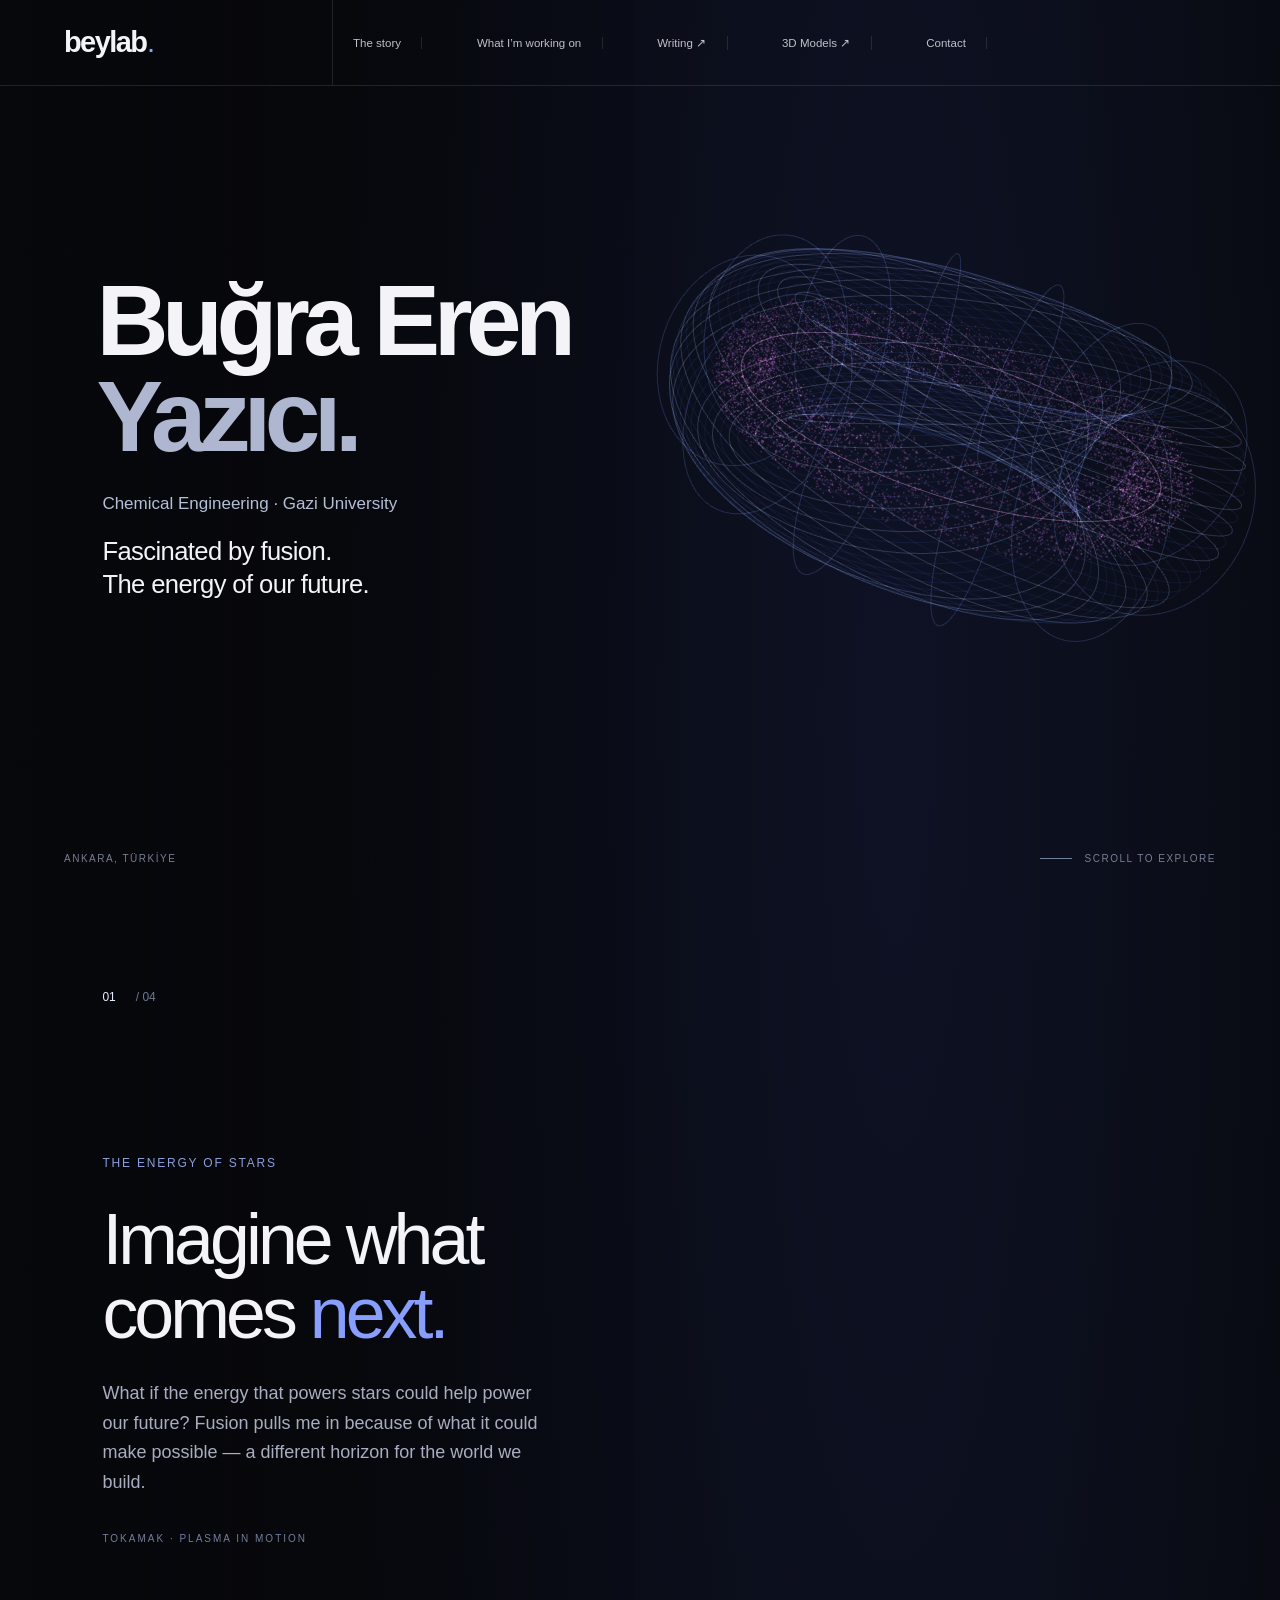
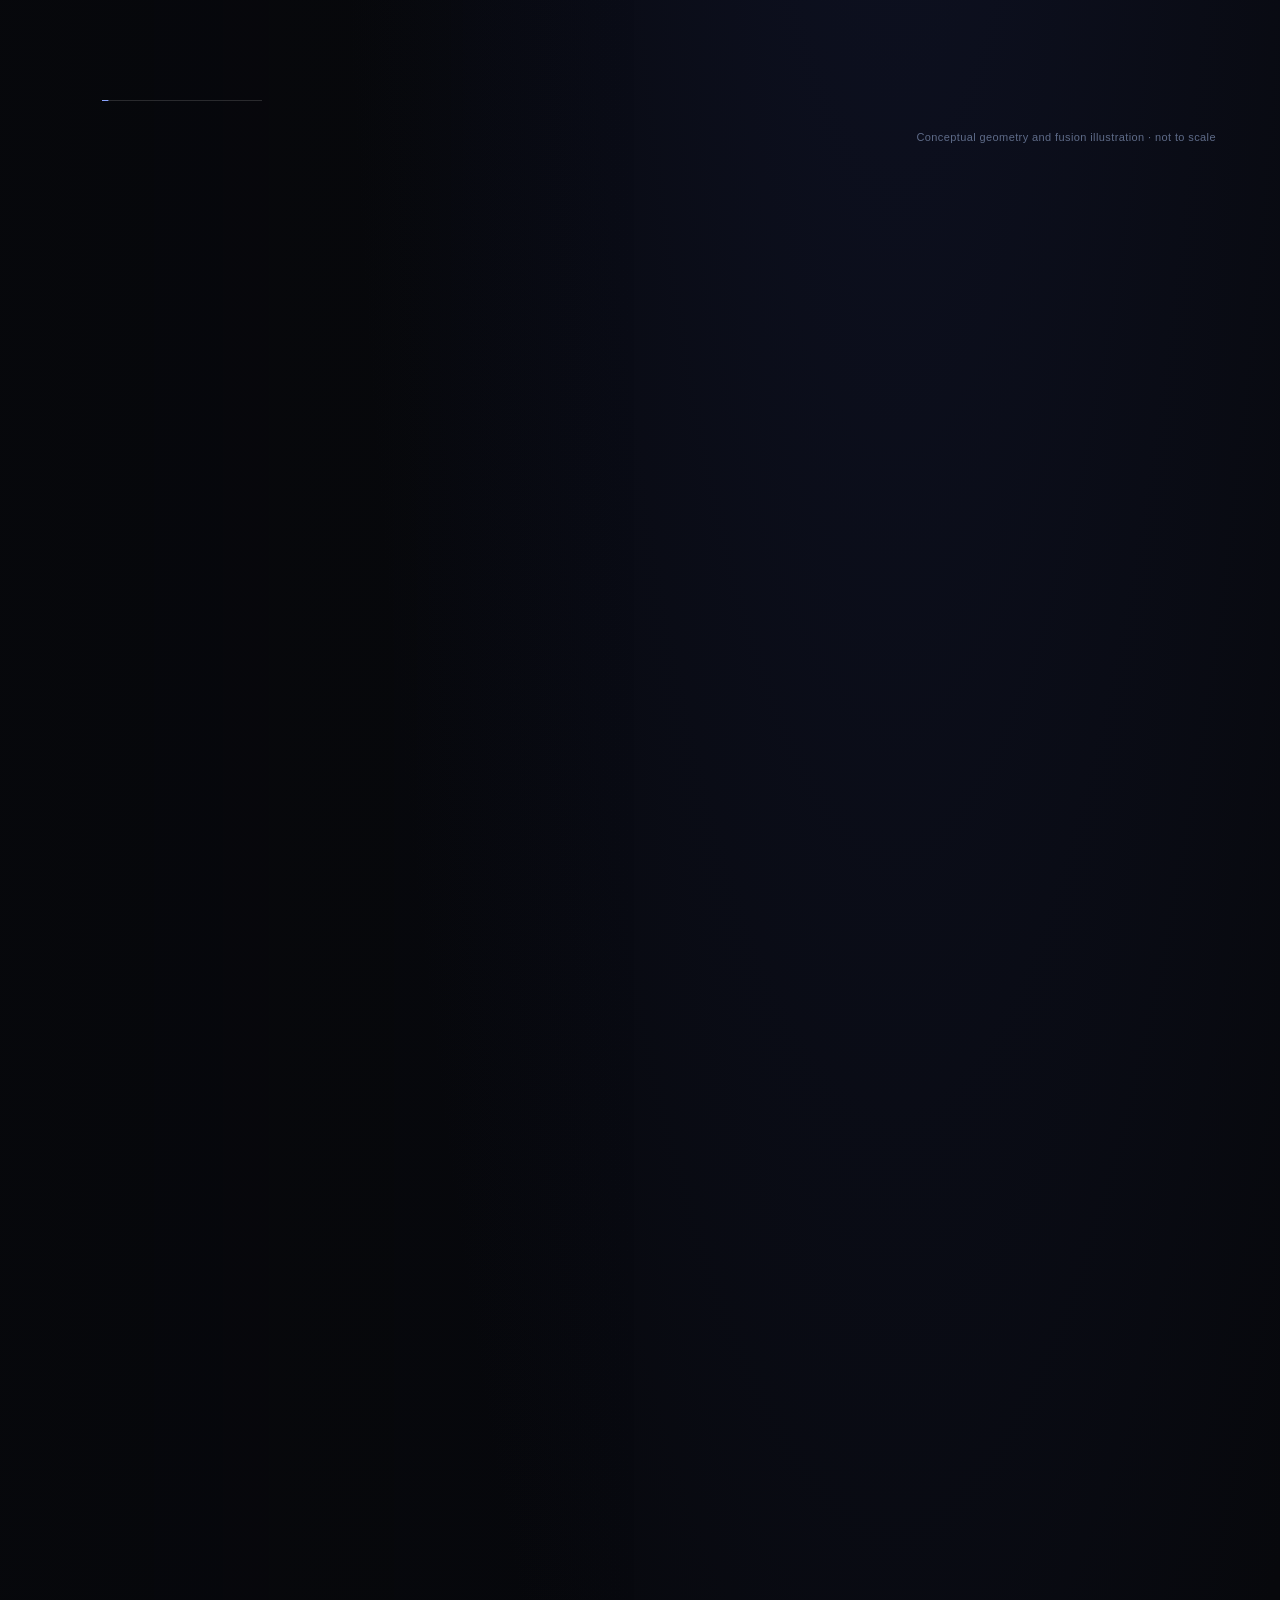
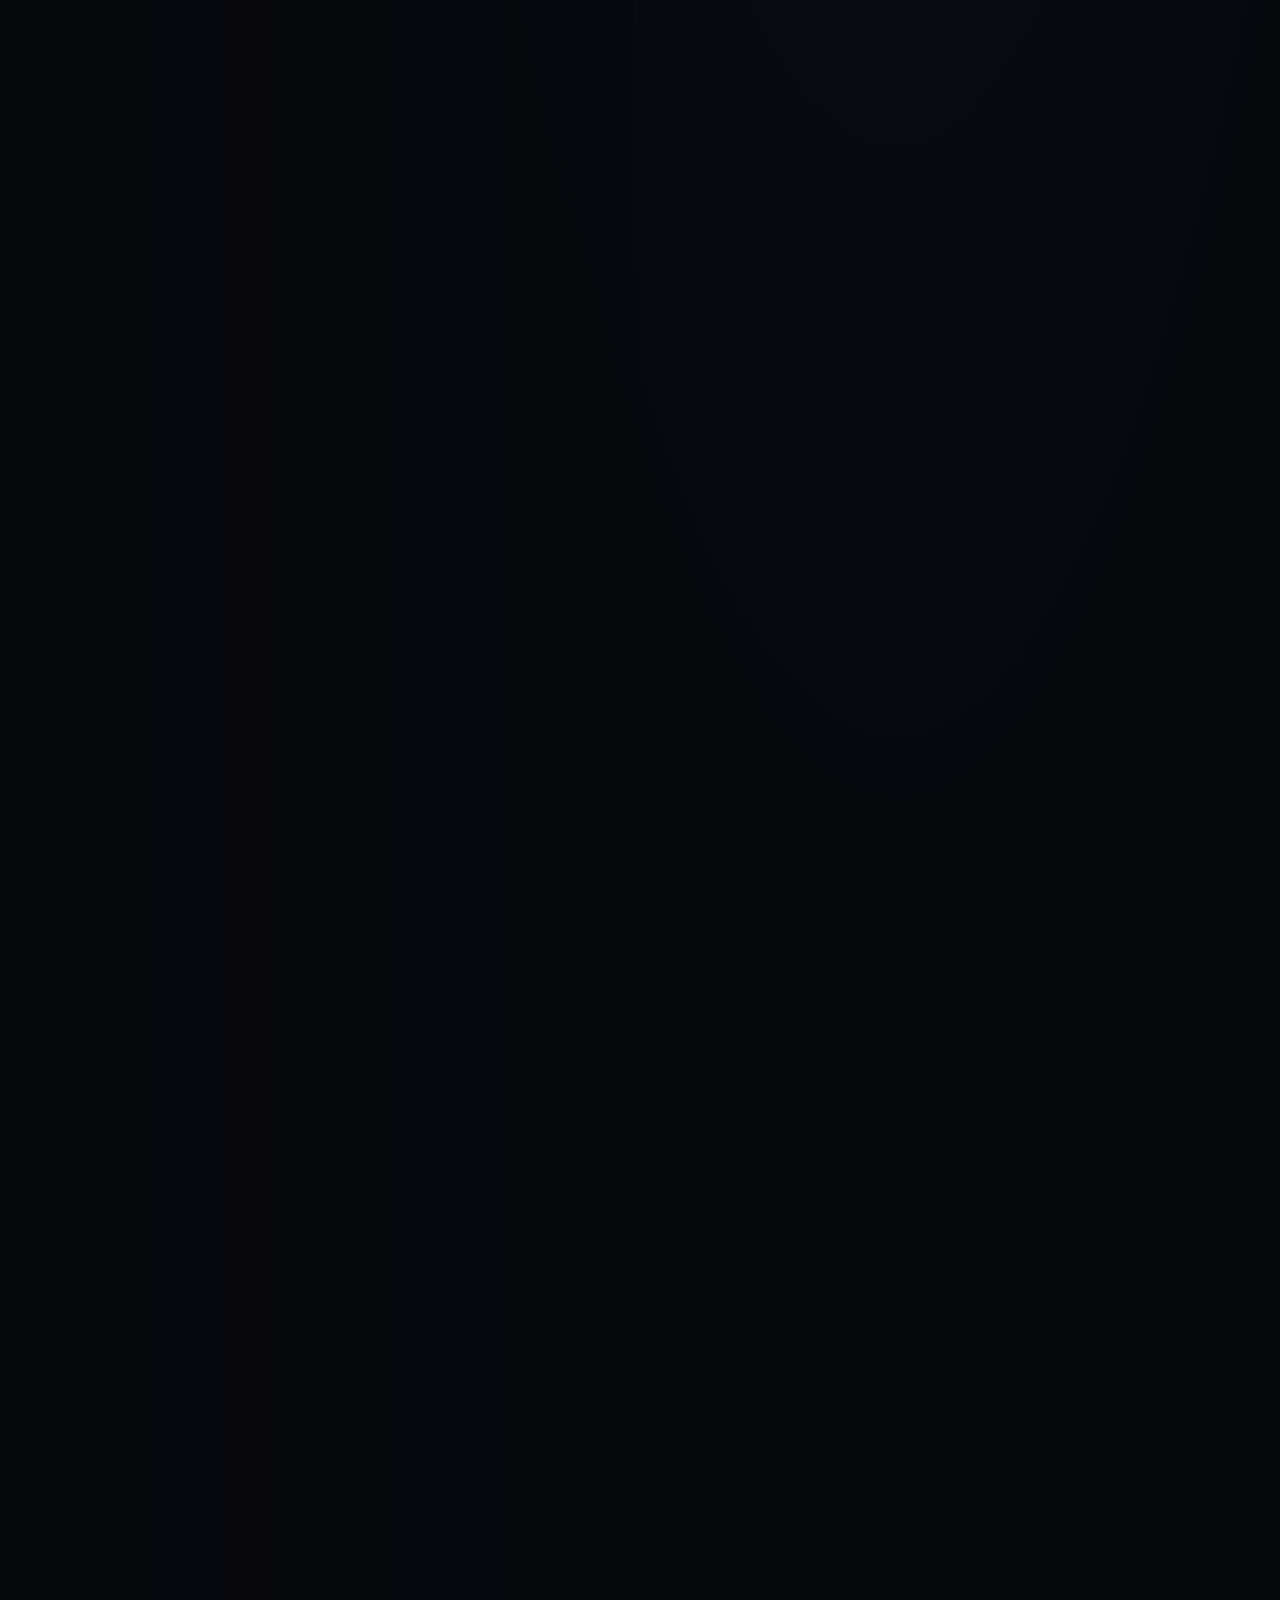
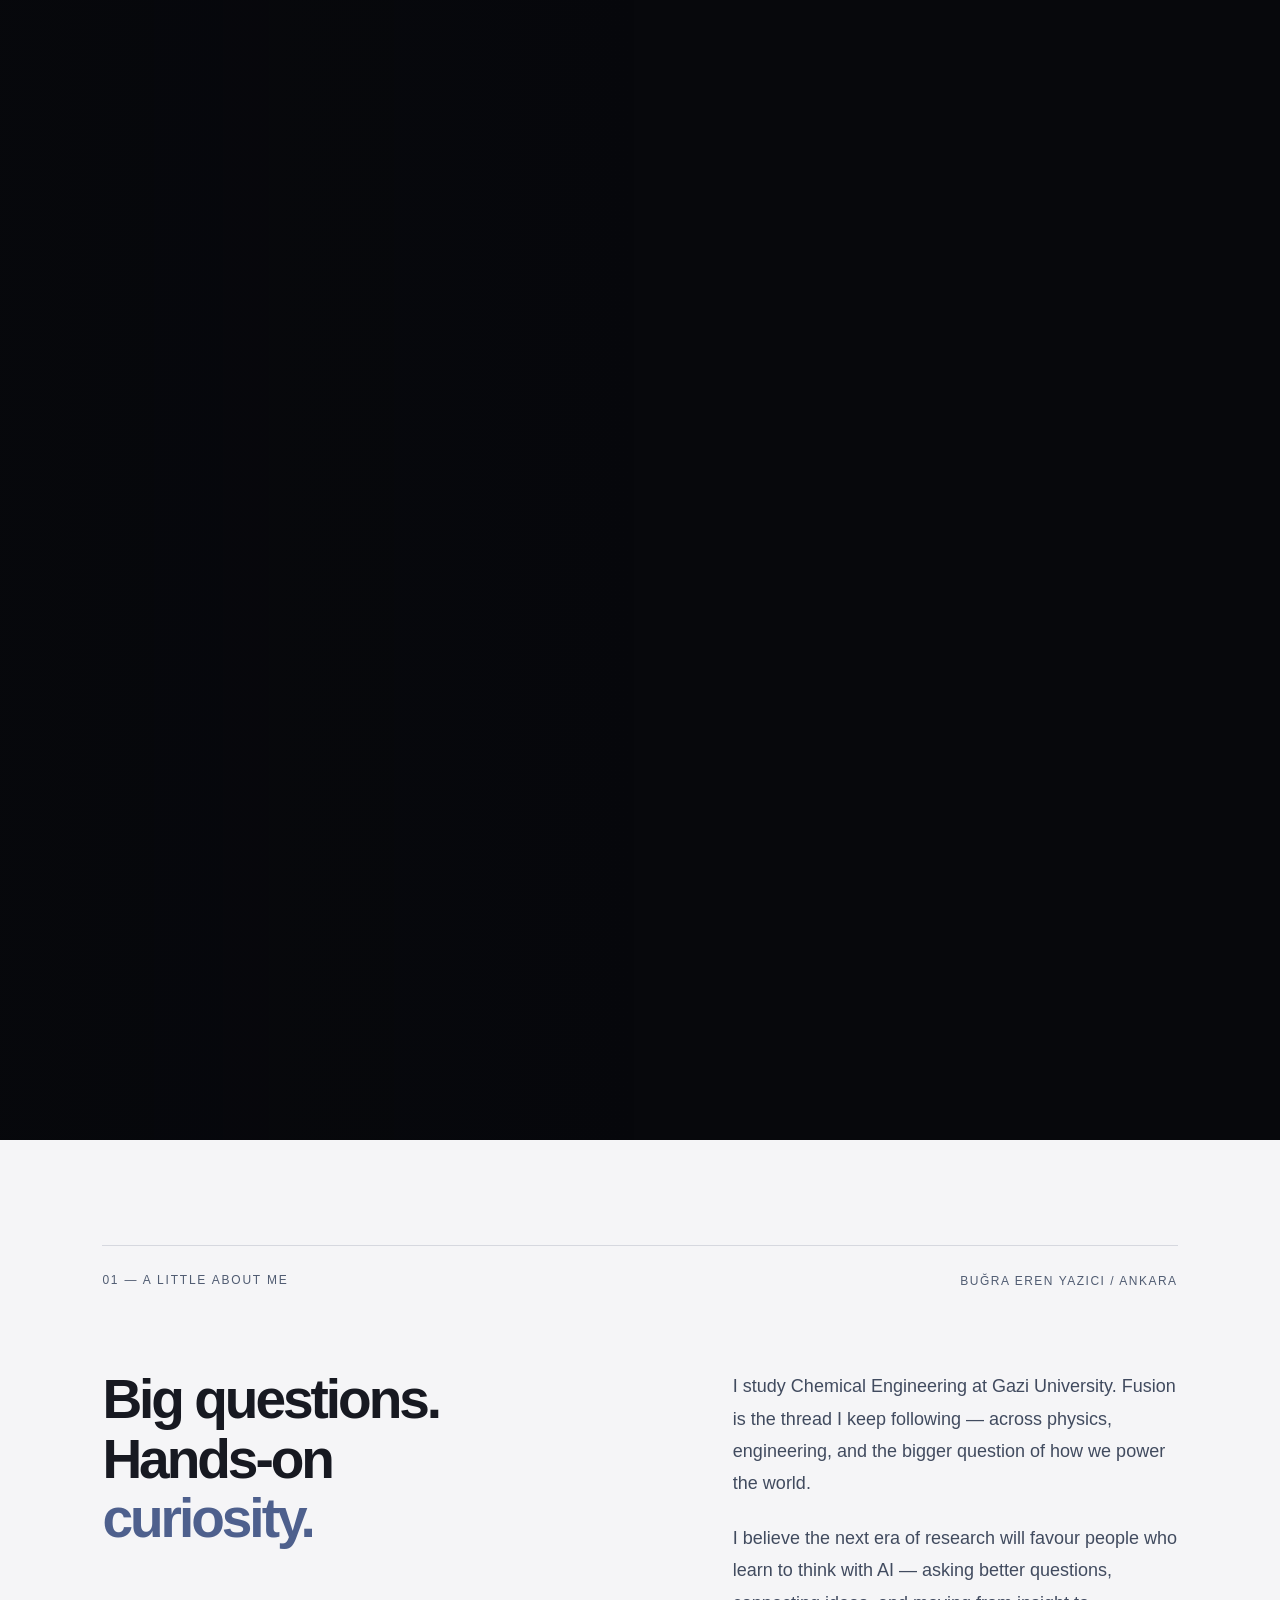
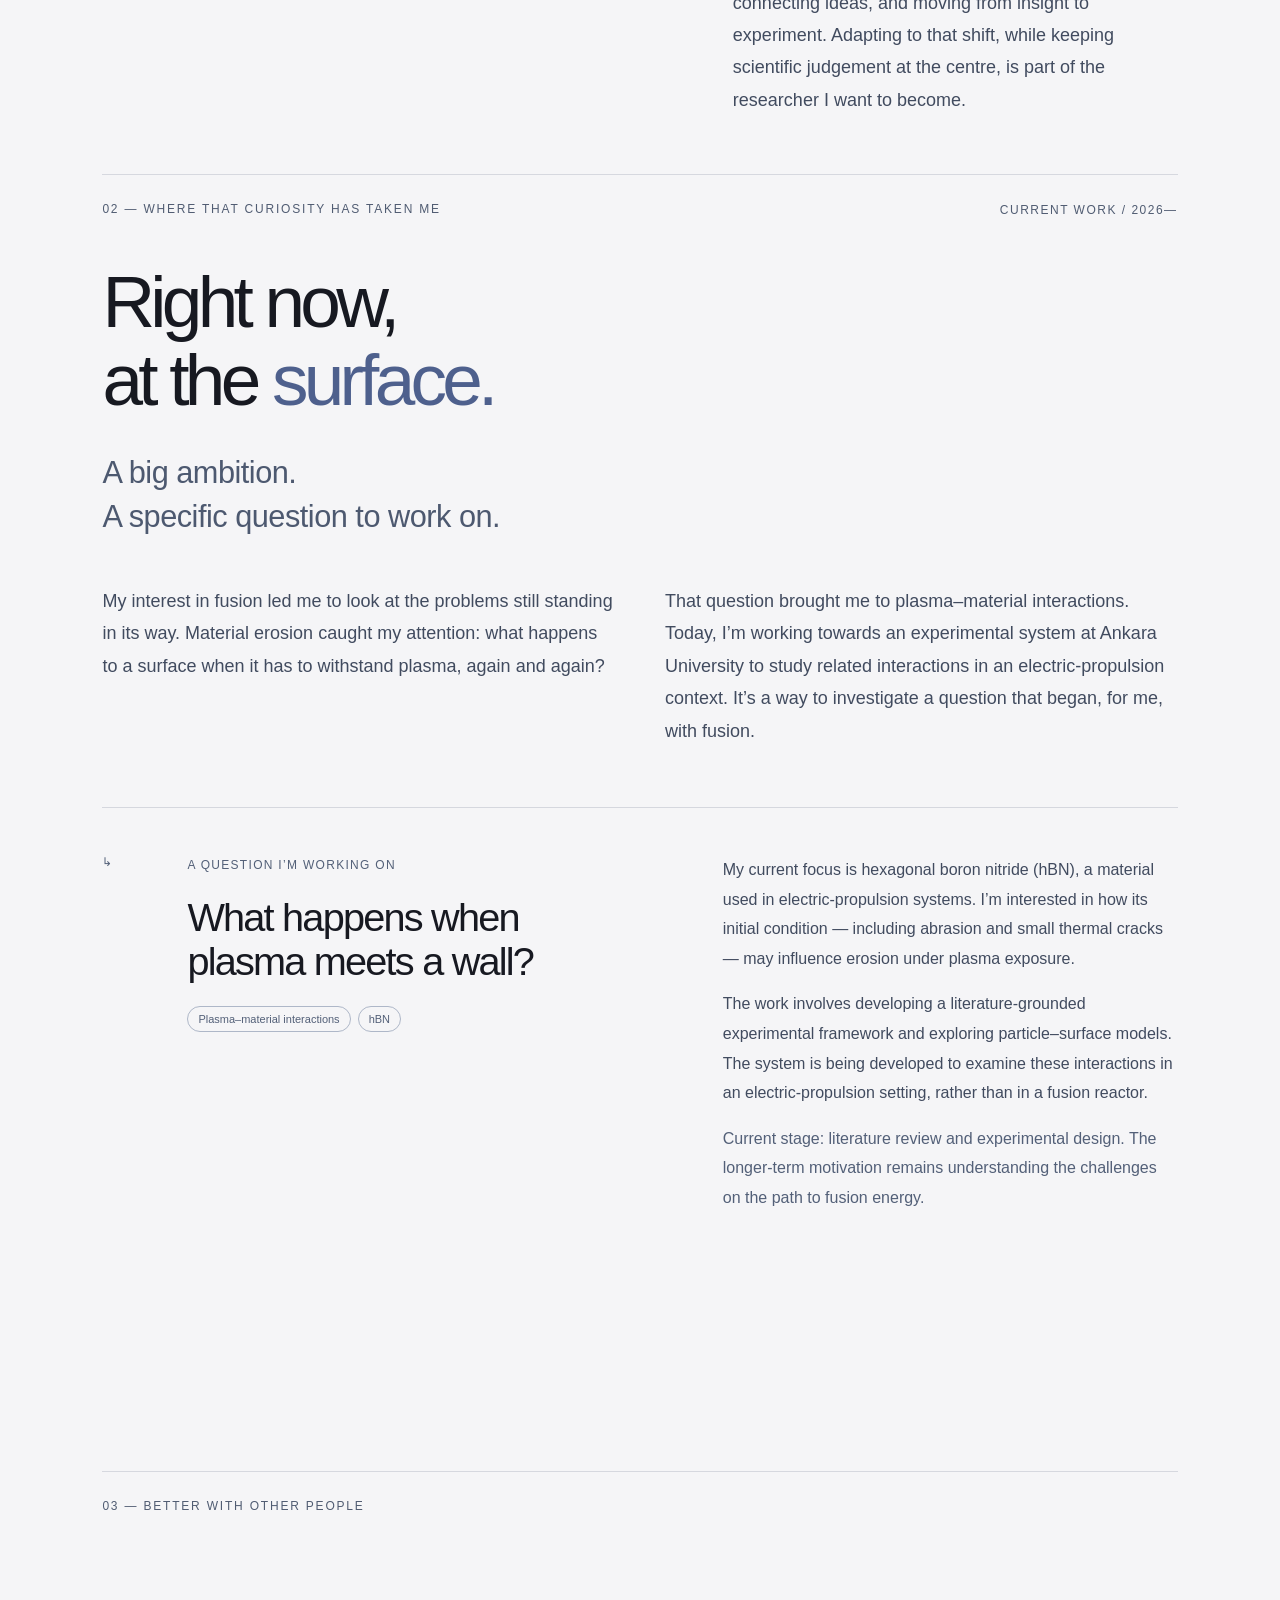
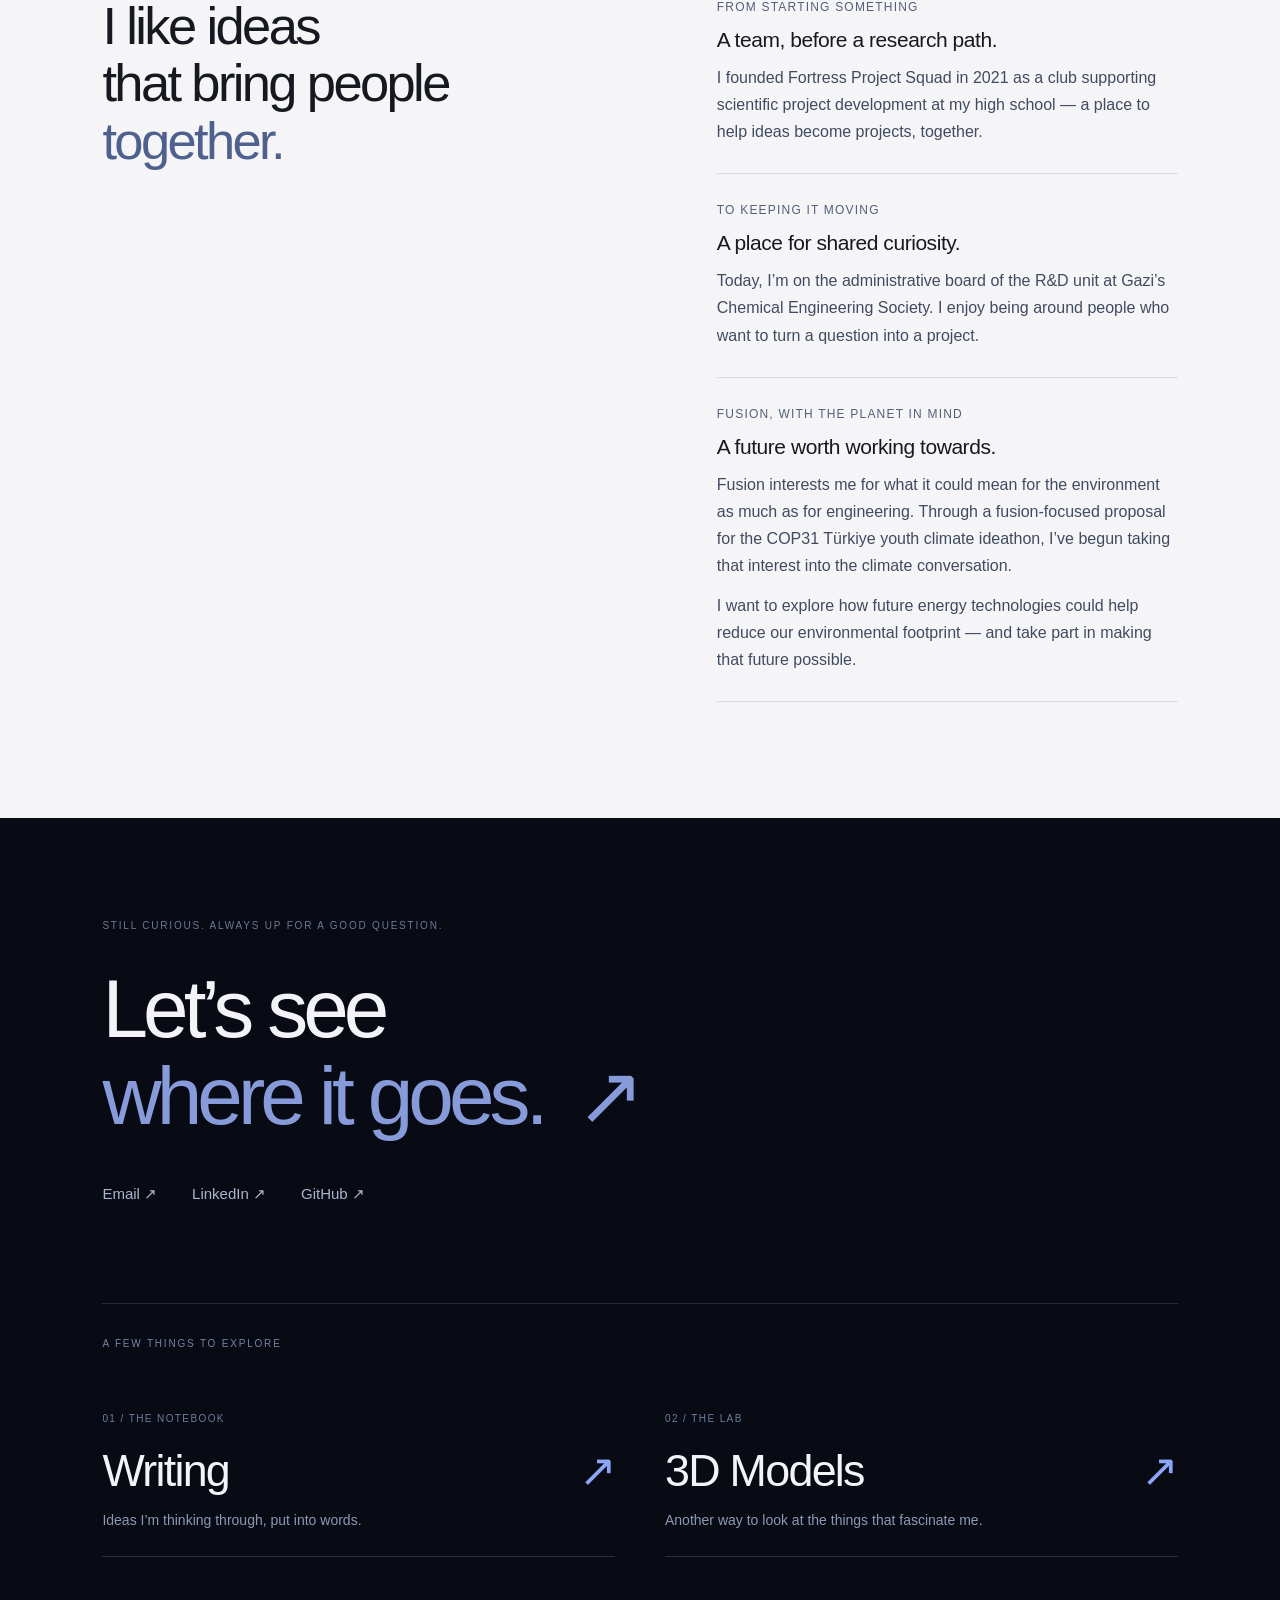
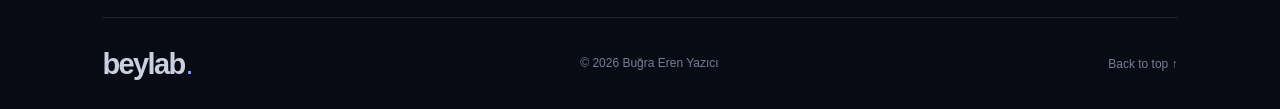
==== commit a89bc777: "Expand homepage navigation" ====
--- a/index.html
+++ b/index.html
@@ -1,33 +1,33 @@
-<!doctype html>
-<html lang="en">
-<head>
-<meta charset="utf-8"><meta name="viewport" content="width=device-width,initial-scale=1">
-<title>Buğra Eren Yazıcı — beylab</title>
-<meta name="description" content="Fascinated by fusion. The energy of our future. The personal space of Buğra Eren Yazıcı, a chemical engineering student exploring the future of energy.">
-<meta name="theme-color" content="#07080c"><meta property="og:title" content="Buğra Eren Yazıcı — beylab"><meta property="og:description" content="A curiosity that starts with fusion, and keeps going."><meta property="og:type" content="website">
-<link rel="icon" href="assets/favicon.svg" type="image/svg+xml"><link rel="stylesheet" href="portfolio.css">
-</head>
-<body>
-<a class="skip-link" href="#main">Skip to content</a>
-<header class="header"><a class="wordmark" href="./" aria-label="beylab home">beylab<span>.</span></a><button class="menu-button" aria-expanded="false" aria-controls="mobile-menu">Menu <span>+</span></button></header>
-<nav id="mobile-menu" class="mobile-menu" aria-label="Main navigation" hidden><a href="#about">The story</a><a href="#research">What I’m working on</a><a href="notes.html">Writing ↗</a><a href="lab.html">3D Models ↗</a><a href="#contact">Contact</a></nav>
-<main id="main">
-<div class="opening" id="opening"><div class="visual-stage" aria-hidden="true"><div id="field-canvas"></div><div class="visual-glow"></div><div class="canvas-fallback">B · E · Y</div></div>
-<section class="hero" aria-labelledby="hero-title"><div class="hero-main"><h1 id="hero-title">Buğra Eren<br><span>Yazıcı.</span></h1><p class="hero-detail">Chemical Engineering · Gazi University</p><p class="hero-intro">Fascinated by fusion.<br>The energy of our future.</p></div><div class="hero-bottom"><span>ANKARA, TÜRKİYE</span><a href="#about" class="scroll-hint"><span class="scroll-line"></span>SCROLL TO EXPLORE</a></div></section>
-<section class="story" id="about" aria-label="Fusion and the future that draws me in"><div class="story-sticky"><div class="story-counter"><span id="story-number">01</span><span>/ 04</span></div>
-<article class="story-chapter active" data-chapter="0"><p class="eyebrow">THE ENERGY OF STARS</p><h2>Imagine what<br>comes <em>next.</em></h2><p>What if the energy that powers stars could help power our future? Fusion pulls me in because of what it could make possible — a different horizon for the world we build.</p><span class="chapter-tag">TOKAMAK · PLASMA IN MOTION</span></article>
-<article class="story-chapter" data-chapter="1"><p class="eyebrow">A POSSIBILITY WORTH FOLLOWING</p><h2>Let the idea<br><em>unfold.</em></h2><p>I’m drawn to ideas that make the future feel bigger. Fusion is one of them: a reason to look past what works today and ask what we could make possible next.</p><span class="chapter-tag">CURIOSITY · WITHOUT A FIXED HORIZON</span></article>
-<article class="story-chapter" data-chapter="2"><p class="eyebrow">MORE THAN AN ENGINEERING CHALLENGE</p><h2>Think beyond<br>the <em>reactor.</em></h2><p>What could we build, make, or explore if our energy possibilities changed? That’s the future I imagine when I think about fusion. That’s why I want to understand what it takes.</p><span class="chapter-tag">PLASMA · A GROWING POSSIBILITY</span></article>
-<article class="story-chapter" data-chapter="3"><p class="eyebrow">A SMALL BEGINNING. A DIFFERENT FUTURE.</p><h2>This could<br>change <em>everything.</em></h2><p>Two light nuclei. A release of energy. A possibility that reaches far beyond the reaction itself. I’m at the beginning of my own journey — and this is the question I want to follow.</p><span class="chapter-tag">FUSION · THE ENERGY OF OUR FUTURE</span></article>
-<div class="story-progress" aria-hidden="true"><span></span></div><p class="illustration-note">Conceptual geometry and fusion illustration · not to scale</p></div></section>
-</div>
-<section class="about-section light-section" aria-labelledby="about-title"><div class="section-top"><span class="eyebrow">01 — A LITTLE ABOUT ME</span><span class="section-side">BUĞRA EREN YAZICI / ANKARA</span></div><div class="about-grid"><h2 id="about-title" class="reveal">Big questions.<br>Hands-on<br><span>curiosity.</span></h2><div class="about-copy reveal"><p>I study Chemical Engineering at Gazi University. Fusion is the thread I keep following — across physics, engineering, and the bigger question of how we power the world.</p><p>I believe the next era of research will favour people who learn to think with AI — asking better questions, connecting ideas, and moving from insight to experiment. Adapting to that shift, while keeping scientific judgement at the centre, is part of the researcher I want to become.</p></div></div></section>
-<section class="research-section light-section" id="research"><div class="section-top"><span class="eyebrow">02 — WHERE THAT CURIOSITY HAS TAKEN ME</span><span class="section-side">CURRENT WORK / 2026—</span></div><h2 class="section-title reveal">Right now,<br>at the <span>surface.</span></h2><p class="research-lead reveal">A big ambition.<br>A specific question to work on.</p><div class="research-origin reveal"><p>My interest in fusion led me to look at the problems still standing in its way. Material erosion caught my attention: what happens to a surface when it has to withstand plasma, again and again?</p><p>That question brought me to plasma–material interactions. Today, I’m working towards an experimental system at Ankara University to study related interactions in an electric-propulsion context. It’s a way to investigate a question that began, for me, with fusion.</p></div>
-<article class="research-row reveal"><span class="project-number">↳</span><div class="project-name"><span class="project-status">A QUESTION I’M WORKING ON</span><h3>What happens when<br>plasma meets a wall?</h3><div class="tags"><span>Plasma–material interactions</span><span>hBN</span></div></div><div class="project-description"><p>My current focus is hexagonal boron nitride (hBN), a material used in electric-propulsion systems. I’m interested in how its initial condition — including abrasion and small thermal cracks — may influence erosion under plasma exposure.</p><p>The work involves developing a literature-grounded experimental framework and exploring particle–surface models. The system is being developed to examine these interactions in an electric-propulsion setting, rather than in a fusion reactor.</p><p class="muted">Current stage: literature review and experimental design. The longer-term motivation remains understanding the challenges on the path to fusion energy.</p></div></article>
-</section>
-<section class="engagement-section light-section"><div class="section-top"><span class="eyebrow">03 — BETTER WITH OTHER PEOPLE</span></div><div class="engagement-grid"><h2 class="reveal">I like ideas<br>that bring people<br><em>together.</em></h2><div class="engagement-items"><article class="reveal"><span>FROM STARTING SOMETHING</span><h3>A team, before a research path.</h3><p>I founded Fortress Project Squad in 2021 as a club supporting scientific project development at my high school — a place to help ideas become projects, together.</p></article><article class="reveal"><span>TO KEEPING IT MOVING</span><h3>A place for shared curiosity.</h3><p>Today, I’m on the administrative board of the R&D unit at Gazi’s Chemical Engineering Society. I enjoy being around people who want to turn a question into a project.</p></article><article class="reveal"><span>FUSION, WITH THE PLANET IN MIND</span><h3>A future worth working towards.</h3><p>Fusion interests me for what it could mean for the environment as much as for engineering. Through a fusion-focused proposal for the COP31 Türkiye youth climate ideathon, I’ve begun taking that interest into the climate conversation.</p><p>I want to explore how future energy technologies could help reduce our environmental footprint — and take part in making that future possible.</p></article></div></div></section>
-<footer id="contact"><div class="footer-top"><p class="eyebrow">STILL CURIOUS. ALWAYS UP FOR A GOOD QUESTION.</p><h2 class="reveal">Let’s see<br><a href="mailto:25114040006@gazi.edu.tr">where it goes. <span>↗</span></a></h2><div class="footer-links"><a href="mailto:25114040006@gazi.edu.tr">Email ↗</a><a href="https://www.linkedin.com/in/bey" target="_blank" rel="noreferrer">LinkedIn ↗</a><a href="https://github.com/bugra-jpg" target="_blank" rel="noreferrer">GitHub ↗</a></div></div>
-<section class="explore-end" aria-label="Writing and models"><p class="eyebrow">A FEW THINGS TO EXPLORE</p><div class="explore-grid"><a class="explore-door" href="notes.html"><span>01 / THE NOTEBOOK</span><h3>Writing <i aria-hidden="true">↗</i></h3><p>Ideas I’m thinking through, put into words.</p></a><a class="explore-door" href="lab.html"><span>02 / THE LAB</span><h3>3D Models <i aria-hidden="true">↗</i></h3><p>Another way to look at the things that fascinate me.</p></a></div></section>
-<div class="footer-bottom"><a class="wordmark" href="./">beylab<span>.</span></a><p>© <span id="year">2026</span> Buğra Eren Yazıcı</p><a href="#main">Back to top ↑</a></div></footer>
-</main><script src="portfolio.js" defer></script><script type="module" src="field.js"></script>
-</body></html>
+<!doctype html>
+<html lang="en">
+<head>
+<meta charset="utf-8"><meta name="viewport" content="width=device-width,initial-scale=1">
+<title>Buğra Eren Yazıcı — beylab</title>
+<meta name="description" content="Fascinated by fusion. The energy of our future. The personal space of Buğra Eren Yazıcı, a chemical engineering student exploring the future of energy.">
+<meta name="theme-color" content="#07080c"><meta property="og:title" content="Buğra Eren Yazıcı — beylab"><meta property="og:description" content="A curiosity that starts with fusion, and keeps going."><meta property="og:type" content="website">
+<link rel="icon" href="assets/favicon.svg" type="image/svg+xml"><link rel="stylesheet" href="portfolio.css">
+</head>
+<body>
+<a class="skip-link" href="#main">Skip to content</a>
+<header class="header"><a class="wordmark" href="./" aria-label="beylab home">beylab<span>.</span></a><nav class="header-nav" aria-label="Main navigation"><a href="#about">The story</a><a href="#research">What I’m working on</a><a href="notes.html">Writing ↗</a><a href="lab.html">3D Models ↗</a><a href="#contact">Contact</a></nav><button class="menu-button" aria-expanded="true" aria-controls="mobile-menu">Menu <span>−</span></button></header>
+<nav id="mobile-menu" class="mobile-menu" aria-label="Main navigation" hidden><a href="#about">The story</a><a href="#research">What I’m working on</a><a href="notes.html">Writing ↗</a><a href="lab.html">3D Models ↗</a><a href="#contact">Contact</a></nav>
+<main id="main">
+<div class="opening" id="opening"><div class="visual-stage" aria-hidden="true"><div id="field-canvas"></div><div class="visual-glow"></div><div class="canvas-fallback">B · E · Y</div></div>
+<section class="hero" aria-labelledby="hero-title"><div class="hero-main"><h1 id="hero-title">Buğra Eren<br><span>Yazıcı.</span></h1><p class="hero-detail">Chemical Engineering · Gazi University</p><p class="hero-intro">Fascinated by fusion.<br>The energy of our future.</p></div><div class="hero-bottom"><span>ANKARA, TÜRKİYE</span><a href="#about" class="scroll-hint"><span class="scroll-line"></span>SCROLL TO EXPLORE</a></div></section>
+<section class="story" id="about" aria-label="Fusion and the future that draws me in"><div class="story-sticky"><div class="story-counter"><span id="story-number">01</span><span>/ 04</span></div>
+<article class="story-chapter active" data-chapter="0"><p class="eyebrow">THE ENERGY OF STARS</p><h2>Imagine what<br>comes <em>next.</em></h2><p>What if the energy that powers stars could help power our future? Fusion pulls me in because of what it could make possible — a different horizon for the world we build.</p><span class="chapter-tag">TOKAMAK · PLASMA IN MOTION</span></article>
+<article class="story-chapter" data-chapter="1"><p class="eyebrow">A POSSIBILITY WORTH FOLLOWING</p><h2>Let the idea<br><em>unfold.</em></h2><p>I’m drawn to ideas that make the future feel bigger. Fusion is one of them: a reason to look past what works today and ask what we could make possible next.</p><span class="chapter-tag">CURIOSITY · WITHOUT A FIXED HORIZON</span></article>
+<article class="story-chapter" data-chapter="2"><p class="eyebrow">MORE THAN AN ENGINEERING CHALLENGE</p><h2>Think beyond<br>the <em>reactor.</em></h2><p>What could we build, make, or explore if our energy possibilities changed? That’s the future I imagine when I think about fusion. That’s why I want to understand what it takes.</p><span class="chapter-tag">PLASMA · A GROWING POSSIBILITY</span></article>
+<article class="story-chapter" data-chapter="3"><p class="eyebrow">A SMALL BEGINNING. A DIFFERENT FUTURE.</p><h2>This could<br>change <em>everything.</em></h2><p>Two light nuclei. A release of energy. A possibility that reaches far beyond the reaction itself. I’m at the beginning of my own journey — and this is the question I want to follow.</p><span class="chapter-tag">FUSION · THE ENERGY OF OUR FUTURE</span></article>
+<div class="story-progress" aria-hidden="true"><span></span></div><p class="illustration-note">Conceptual geometry and fusion illustration · not to scale</p></div></section>
+</div>
+<section class="about-section light-section" aria-labelledby="about-title"><div class="section-top"><span class="eyebrow">01 — A LITTLE ABOUT ME</span><span class="section-side">BUĞRA EREN YAZICI / ANKARA</span></div><div class="about-grid"><h2 id="about-title" class="reveal">Big questions.<br>Hands-on<br><span>curiosity.</span></h2><div class="about-copy reveal"><p>I study Chemical Engineering at Gazi University. Fusion is the thread I keep following — across physics, engineering, and the bigger question of how we power the world.</p><p>I believe the next era of research will favour people who learn to think with AI — asking better questions, connecting ideas, and moving from insight to experiment. Adapting to that shift, while keeping scientific judgement at the centre, is part of the researcher I want to become.</p></div></div></section>
+<section class="research-section light-section" id="research"><div class="section-top"><span class="eyebrow">02 — WHERE THAT CURIOSITY HAS TAKEN ME</span><span class="section-side">CURRENT WORK / 2026—</span></div><h2 class="section-title reveal">Right now,<br>at the <span>surface.</span></h2><p class="research-lead reveal">A big ambition.<br>A specific question to work on.</p><div class="research-origin reveal"><p>My interest in fusion led me to look at the problems still standing in its way. Material erosion caught my attention: what happens to a surface when it has to withstand plasma, again and again?</p><p>That question brought me to plasma–material interactions. Today, I’m working towards an experimental system at Ankara University to study related interactions in an electric-propulsion context. It’s a way to investigate a question that began, for me, with fusion.</p></div>
+<article class="research-row reveal"><span class="project-number">↳</span><div class="project-name"><span class="project-status">A QUESTION I’M WORKING ON</span><h3>What happens when<br>plasma meets a wall?</h3><div class="tags"><span>Plasma–material interactions</span><span>hBN</span></div></div><div class="project-description"><p>My current focus is hexagonal boron nitride (hBN), a material used in electric-propulsion systems. I’m interested in how its initial condition — including abrasion and small thermal cracks — may influence erosion under plasma exposure.</p><p>The work involves developing a literature-grounded experimental framework and exploring particle–surface models. The system is being developed to examine these interactions in an electric-propulsion setting, rather than in a fusion reactor.</p><p class="muted">Current stage: literature review and experimental design. The longer-term motivation remains understanding the challenges on the path to fusion energy.</p></div></article>
+</section>
+<section class="engagement-section light-section"><div class="section-top"><span class="eyebrow">03 — BETTER WITH OTHER PEOPLE</span></div><div class="engagement-grid"><h2 class="reveal">I like ideas<br>that bring people<br><em>together.</em></h2><div class="engagement-items"><article class="reveal"><span>FROM STARTING SOMETHING</span><h3>A team, before a research path.</h3><p>I founded Fortress Project Squad in 2021 as a club supporting scientific project development at my high school — a place to help ideas become projects, together.</p></article><article class="reveal"><span>TO KEEPING IT MOVING</span><h3>A place for shared curiosity.</h3><p>Today, I’m on the administrative board of the R&D unit at Gazi’s Chemical Engineering Society. I enjoy being around people who want to turn a question into a project.</p></article><article class="reveal"><span>FUSION, WITH THE PLANET IN MIND</span><h3>A future worth working towards.</h3><p>Fusion interests me for what it could mean for the environment as much as for engineering. Through a fusion-focused proposal for the COP31 Türkiye youth climate ideathon, I’ve begun taking that interest into the climate conversation.</p><p>I want to explore how future energy technologies could help reduce our environmental footprint — and take part in making that future possible.</p></article></div></div></section>
+<footer id="contact"><div class="footer-top"><p class="eyebrow">STILL CURIOUS. ALWAYS UP FOR A GOOD QUESTION.</p><h2 class="reveal">Let’s see<br><a href="mailto:25114040006@gazi.edu.tr">where it goes. <span>↗</span></a></h2><div class="footer-links"><a href="mailto:25114040006@gazi.edu.tr">Email ↗</a><a href="https://www.linkedin.com/in/bey" target="_blank" rel="noreferrer">LinkedIn ↗</a><a href="https://github.com/bugra-jpg" target="_blank" rel="noreferrer">GitHub ↗</a></div></div>
+<section class="explore-end" aria-label="Writing and models"><p class="eyebrow">A FEW THINGS TO EXPLORE</p><div class="explore-grid"><a class="explore-door" href="notes.html"><span>01 / THE NOTEBOOK</span><h3>Writing <i aria-hidden="true">↗</i></h3><p>Ideas I’m thinking through, put into words.</p></a><a class="explore-door" href="lab.html"><span>02 / THE LAB</span><h3>3D Models <i aria-hidden="true">↗</i></h3><p>Another way to look at the things that fascinate me.</p></a></div></section>
+<div class="footer-bottom"><a class="wordmark" href="./">beylab<span>.</span></a><p>© <span id="year">2026</span> Buğra Eren Yazıcı</p><a href="#main">Back to top ↑</a></div></footer>
+</main><script src="portfolio.js" defer></script><script type="module" src="field.js"></script>
+</body></html>
--- a/portfolio.css
+++ b/portfolio.css
@@ -1,36 +1,53 @@
-:root{--ink:#07080c;--paper:#f5f5f7;--blue:#6588ff;--muted:#9295a5;--line:#ffffff1c;--sans:-apple-system,BlinkMacSystemFont,'Segoe UI',Arial,sans-serif}*{box-sizing:border-box}html{scroll-behavior:smooth;scroll-padding-top:90px}body{margin:0;background:var(--ink);color:#f4f4f8;font-family:var(--sans);-webkit-font-smoothing:antialiased}a{color:inherit;text-decoration:none}button{font:inherit;cursor:pointer}::selection{background:#728aff;color:#fff}a:focus-visible,button:focus-visible{outline:2px solid #8299ff;outline-offset:7px}button:disabled{cursor:default}h1,h2,h3,p{margin:0}em{font-style:normal}p{font-size:18px;line-height:1.65}.header{height:86px;position:absolute;z-index:20;top:0;left:0;width:100%;display:flex;align-items:center;justify-content:space-between;padding:0 5%;border-bottom:1px solid var(--line)}.wordmark{font-size:29px;font-weight:700;letter-spacing:-1.6px}.wordmark span{font-size:20px;color:#8a9fff;margin-left:2px}.header nav{display:flex;align-items:center;gap:34px;font-size:14px;color:#bfc0c8}.header a:hover{color:#96aaff}.nav-lab span{margin-left:7px;color:#879cff}.contact-nav{font-size:14px;border:1px solid #ffffff30;border-radius:50px;padding:10px 17px}.contact-nav span{margin-left:20px}.eyebrow{font-size:12px;font-weight:500;letter-spacing:1.8px;line-height:1.6}.menu-button{display:none}.skip-link{position:fixed;z-index:100;top:-100px;left:12px;background:#fff;color:#000;padding:12px}.skip-link:focus{top:12px}.opening{position:relative;isolation:isolate}.visual-stage{position:absolute;inset:0;z-index:-1;overflow:clip;pointer-events:none}.visual-stage:before{position:absolute;inset:0;content:'';background:radial-gradient(ellipse at 70% 12%,#19214a66,transparent 45%)}#field-canvas{height:100svh;width:100%;position:sticky;top:0}#field-canvas canvas{display:block;width:100%;height:100%}.visual-glow{position:absolute;inset:0;background:linear-gradient(90deg,#07080c38,transparent 50%);pointer-events:none}.canvas-fallback{display:none}.no-webgl .canvas-fallback{display:block;position:absolute;right:7%;top:50vh;font-size:10vw;letter-spacing:1vw;color:#607de7;transform:rotate(-15deg)}.hero{min-height:850px;height:100svh;position:relative;display:flex;align-items:center;padding:110px 8% 100px}.hero-main{position:relative;z-index:1}.hero .eyebrow{font-size:11px;letter-spacing:1.5px;color:#a6adc0;display:flex;align-items:center;gap:9px;margin-bottom:36px}.status-dot{display:inline-block;width:5px;height:5px;border-radius:50%;background:#a1b6ff;box-shadow:0 0 14px #819bff}.hero h1{font-size:clamp(70px,8.8vw,145px);font-weight:570;line-height:.96;letter-spacing:-.065em;margin-left:-6px}.hero h1 span{color:#afb7d0}.hero-intro{font-size:clamp(22px,2vw,30px);line-height:1.3;font-weight:400;letter-spacing:-.6px;margin-top:32px}.hero-detail{font-size:16px;color:#969dae;margin-top:18px;line-height:1.65}.text-link{display:inline-flex;align-items:center;gap:32px;font-size:14px;border-bottom:1px solid #ffffff30;padding:16px 0;margin-top:20px;color:#c9ccda}.text-link:hover{color:#8ba3ff;border-color:#8ba3ff}.hero-bottom{position:absolute;bottom:36px;left:5%;right:5%;display:flex;justify-content:space-between;align-items:center;font-size:10px;letter-spacing:1.5px;color:#777f95}.scroll-hint{display:flex;align-items:center;gap:13px}.scroll-line{width:32px;height:1px;background:#727f9f}.orbit-caption{position:absolute;right:9%;bottom:20%;font-size:11px;color:#8d9abf}.orbit-caption>span{font-size:10px;letter-spacing:1.7px}.orbit-caption p{font-size:16px;color:#afbad4;margin-top:12px;line-height:1.5}.story{height:280svh;position:relative}.story-sticky{height:100svh;min-height:620px;position:sticky;top:0;display:flex;align-items:center;padding:0 8%;overflow:hidden}.story-counter{position:absolute;top:10%;left:8%;display:flex;gap:20px;color:#6e7892;font-size:12px;font-variant-numeric:tabular-nums}.story-counter span:first-child{color:#e8edff}.story-chapter{position:absolute;left:8%;width:46%;max-width:640px;opacity:0;transform:translateY(26px);transition:opacity .45s ease,transform .65s cubic-bezier(.2,.6,.2,1);pointer-events:none}.story-chapter.active{opacity:1;transform:translateY(0);pointer-events:auto}.story-chapter .eyebrow{color:#8b9eda;margin-bottom:30px}.story-chapter h2{font-weight:500;font-size:clamp(48px,5.6vw,87px);letter-spacing:-.055em;line-height:1.03;margin-bottom:28px}.story-chapter h2 em{color:#879eff}.story-chapter>p:not(.eyebrow){font-size:18px;color:#a8aec0;max-width:445px}.chapter-tag{display:inline-block;margin-top:35px;font-size:10px;letter-spacing:2px;color:#737e9c}.story-progress{position:absolute;left:8%;bottom:11%;height:1px;width:160px;background:#ffffff24}.story-progress span{display:block;transform-origin:left;width:100%;height:1px;background:#8ca4ff;transform:scaleX(.01)}.illustration-note{position:absolute;right:5%;bottom:6%;font-size:11px;color:#5e6b88;letter-spacing:.4px}.light-section{background:var(--paper);color:#171921;padding-left:8%;padding-right:8%}.section-top{display:flex;justify-content:space-between;align-items:center;margin-bottom:80px;border-top:1px solid #d6d8df;padding-top:25px}.section-top .eyebrow{color:#767b88;font-size:11px;letter-spacing:1.8px}.section-side{font-size:10px;letter-spacing:1.5px;color:#8e929f}.about-section{padding-top:105px;padding-bottom:90px}.about-grid{display:grid;grid-template-columns:1.2fr 1fr;gap:9%}.about-grid h2{font-size:clamp(37px,4.3vw,67px);line-height:1.08;letter-spacing:-.055em;font-weight:550}.about-grid h2 span{color:#999ca7}.about-copy>p{font-size:18px;line-height:1.8;color:#5c606e;margin-bottom:22px;max-width:530px}.personal-footnote{border-left:2px solid #869ce8;padding-left:19px;margin-top:35px}.personal-footnote>span{font-size:10px;letter-spacing:1.5px;color:#777f97}.personal-footnote p{font-size:14px;color:#858997;margin-top:7px}.education-line{margin-top:80px;display:grid;grid-template-columns:1fr 1fr 1fr;border-top:1px solid #dbdde4;padding-top:30px;gap:30px}.education-line>div>span{font-size:10px;color:#8f939e;letter-spacing:1.2px}.education-line strong{display:block;font-weight:500;font-size:18px;margin-top:15px}.education-line p{font-size:14px;color:#9396a1;margin-top:5px}.research-section{padding-top:30px;padding-bottom:90px}.section-title{font-size:clamp(44px,5.7vw,88px);letter-spacing:-.065em;font-weight:500;line-height:1.06;margin-bottom:65px}.section-title>span{color:#7286ce}.research-row{display:grid;grid-template-columns:50px 1.1fr 1fr;gap:35px;border-top:1px solid #d5d7de;padding:47px 0 53px}.project-number{font-size:12px;color:#a1a5b1}.project-status{font-size:10px;letter-spacing:1.3px;color:#808693}.project-name h3{font-size:clamp(27px,3.1vw,46px);font-weight:500;letter-spacing:-.045em;line-height:1.12;margin:22px 0}.tags{display:flex;gap:7px;flex-wrap:wrap}.tags span{font-size:11px;padding:6px 10px;border:1px solid #d7dbe4;color:#7f8493;border-radius:25px}.project-description>p{font-size:16px;line-height:1.85;color:#525866;margin-bottom:16px}.project-description .muted{color:#999daa;font-size:14px}.project-stage{display:block;border-top:1px solid #e0e1e6;padding-top:18px;margin-top:22px;font-size:9px;color:#8c91a2;letter-spacing:1.2px}.project-stage b{display:block;font-size:13px;color:#777f96;font-weight:400;letter-spacing:0;margin-top:8px}.dark-link{font-size:14px;display:inline-flex;align-items:center;gap:28px;color:#3b4257}.dark-link:hover{color:#516bd2}.lab-section{background:#101a37;position:relative;min-height:720px;display:flex;align-items:center;padding:100px 8%;overflow:hidden;isolation:isolate}.lab-section:before{content:'';position:absolute;width:65vw;height:65vw;border-radius:50%;right:-25%;top:-10%;background:radial-gradient(circle,#3c58aa55,transparent 65%);z-index:-1}.lab-copy{max-width:800px}.lab-copy .eyebrow{color:#758cc6;margin-bottom:45px}.lab-copy h2{font-size:clamp(48px,6.1vw,96px);font-weight:500;line-height:1.05;letter-spacing:-.06em}.lab-copy h2>span{color:#8fa5f0}.lab-copy>p:not(.eyebrow){color:#a1afce;font-size:18px;max-width:445px;margin-top:26px}.pill-link{display:inline-flex;gap:30px;align-items:center;background:#e7edff;color:#1d294a;padding:16px 25px;border-radius:50px;font-size:14px;font-weight:500;margin-top:34px}.pill-link:hover{background:#fff;transform:translateY(-2px)}.lab-smallprint{font-size:10px;letter-spacing:1.5px;color:#5f75a6;margin-top:25px}.lab-orbit{position:absolute;right:8%;top:32%;font-size:25vw;color:#899ef119;line-height:1;z-index:-1;transform:translateY(var(--lab-offset,0px));will-change:transform}.lab-coordinate{position:absolute;right:8%;bottom:80px;color:#6f82b4;font-size:25px;font-weight:300;letter-spacing:4px}.lab-coordinate span{font-size:8px;letter-spacing:1.6px;display:block;margin-top:14px}.engagement-section{padding-top:100px;padding-bottom:90px}.engagement-grid{display:grid;grid-template-columns:1.1fr 1fr;gap:10%}.engagement-grid h2{font-size:clamp(37px,4.1vw,64px);line-height:1.1;letter-spacing:-.05em;font-weight:500}.engagement-grid h2 em{color:#989eaf}.engagement-items article{padding:0 0 28px;margin-bottom:26px;border-bottom:1px solid #dbdde4}.engagement-items article>span{font-size:10px;letter-spacing:1.2px;color:#9a9fac}.engagement-items h3{font-size:21px;font-weight:500;margin-top:13px;letter-spacing:-.45px}.engagement-items p{font-size:15px;color:#8a909e;line-height:1.7;margin-top:12px}.notes-section{padding-bottom:130px}.featured-notes{display:grid;grid-template-columns:repeat(3,1fr);gap:40px}.featured-note{border-top:1px solid #cfd4df;padding-top:23px;display:flex;flex-direction:column}.featured-note>span{font-size:11px;color:#999fac}.featured-note h3{font-weight:500;font-size:25px;letter-spacing:-.8px;line-height:1.25;margin-top:24px}.featured-note p{font-size:14px;line-height:1.7;color:#969caa;margin:16px 0 25px}.featured-note>i{font-size:23px;font-style:normal;color:#858eaa;margin-top:auto}.featured-note:hover h3{color:#5f76bd}footer{padding:100px 8% 28px;background:#080b14}.footer-top .eyebrow{font-size:10px;color:#6e7893;margin-bottom:32px}.footer-top h2{font-size:clamp(49px,6.4vw,99px);font-weight:450;line-height:1.06;letter-spacing:-.06em}.footer-top h2 a{color:#879bdb}.footer-top h2 a:hover{color:#b1c0ee}.footer-top h2 a span{font-weight:300;margin-left:15px}.footer-links{display:flex;gap:35px;margin-top:45px;font-size:15px;color:#abb4cd}.footer-links a:hover{color:#fff}.footer-bottom{border-top:1px solid #ffffff17;padding-top:30px;margin-top:110px;display:flex;align-items:center;justify-content:space-between;color:#777f95}.footer-bottom .wordmark{color:#cad0e0}.footer-bottom>p,.footer-bottom>a:last-child{font-size:12px}.reveal{opacity:1}.motion-ready .reveal{opacity:0;transform:translateY(30px);transition:opacity .9s ease,transform 1s cubic-bezier(.2,.7,.2,1)}.motion-ready .reveal.in-view{opacity:1;transform:none}.mobile-menu{position:fixed;z-index:19;inset:75px 0 auto;background:#111626f5;backdrop-filter:blur(22px);padding:20px 8% 30px;border-bottom:1px solid #394258}.mobile-menu:not([hidden]){display:flex;flex-direction:column;gap:22px}.collection-page{background:#0b101c;min-height:100svh;padding:170px 8% 70px}.collection-heading{max-width:720px}.collection-heading .eyebrow{color:#7f94cf}.collection-heading h1{font-size:clamp(52px,7vw,100px);line-height:1;letter-spacing:-.06em;font-weight:500;margin:25px 0}.collection-heading p{font-size:18px;color:#8d9cbb;max-width:600px}.model-grid{display:grid;grid-template-columns:1fr 1fr;gap:30px;margin-top:70px}.model-card{border:1px solid #2f3f5c;padding:30px;min-height:300px;display:flex;flex-direction:column;background:linear-gradient(140deg,#172440,#101827)}.model-card>span{font-size:11px;color:#809acb;letter-spacing:1.7px}.model-card h2{font-size:38px;font-weight:450;letter-spacing:-1.5px;margin:30px 0 16px}.model-card p{font-size:16px;color:#96a6c2;max-width:400px}.model-card a{display:flex;justify-content:space-between;margin-top:35px;padding-top:20px;border-top:1px solid #ffffff20;font-size:14px;color:#cbd6eb}.model-card .coming{margin-top:auto;padding-top:30px;font-size:12px;color:#65799c}.collection-footnote{color:#7286aa;font-size:13px;margin-top:30px}
-@media(min-width:1800px){.hero,.story-sticky,.light-section,.lab-section,footer{padding-left:max(8%,calc((100vw - 1500px)/2));padding-right:max(8%,calc((100vw - 1500px)/2))}.story-chapter{left:max(8%,calc((100vw - 1500px)/2))}}
-@media(max-width:1050px){.header nav{gap:22px}.hero h1{font-size:98px}.hero{min-height:780px;padding-left:7%}.hero .eyebrow{font-size:9px}.orbit-caption{right:7%;bottom:20%}.hero-bottom .scene-note{display:none}.hero-bottom{justify-content:space-between}.story-chapter{width:51%}.story-chapter h2{font-size:62px}.story-chapter>p:not(.eyebrow){font-size:16px;max-width:360px}.about-grid{gap:6%}.about-copy>p{font-size:16px}.research-row{grid-template-columns:30px 1fr 1fr;gap:25px}.section-top{margin-bottom:60px}.engagement-grid{gap:7%}.lab-section{min-height:650px}.lab-coordinate{display:none}.featured-notes{gap:25px}.featured-note h3{font-size:22px}.hero-detail{font-size:15px}}
-@media(max-width:760px){.header{height:75px;padding:0 6%}.header nav,.contact-nav{display:none}.menu-button{display:flex;align-items:center;gap:22px;border:0;background:transparent;color:#c6cddd;font-size:14px;padding:12px 0}.menu-button span{font-size:24px;font-weight:300}.hero{height:105svh;min-height:790px;align-items:flex-start;padding:147px 7% 90px}.hero .eyebrow{font-size:8px;letter-spacing:1.15px;margin-bottom:27px}.hero h1{font-size:clamp(68px,14vw,105px);letter-spacing:-.06em}.hero-intro{font-size:23px;margin-top:23px}.hero-detail{font-size:14px;margin-top:14px;max-width:240px}.text-link{font-size:12px;margin-top:12px;gap:25px}.orbit-caption{display:none}.hero-bottom{font-size:8px;letter-spacing:1.1px;bottom:32px;left:7%;right:7%}.story{height:300svh}.story-sticky{min-height:660px;align-items:flex-start}.story-counter{top:8%;left:7%}.story-chapter{left:7%;top:18%;width:86%;max-width:550px}.story-chapter h2{font-size:clamp(43px,10.4vw,68px);margin-bottom:23px}.story-chapter .eyebrow{font-size:9px;margin-bottom:25px}.story-chapter>p:not(.eyebrow){font-size:16px;max-width:360px}.chapter-tag{font-size:8px;margin-top:22px}.illustration-note{right:7%;font-size:9px;bottom:5%}.story-progress{left:7%;bottom:6%;width:80px}.light-section{padding-left:7%;padding-right:7%}.about-section{padding-top:70px;padding-bottom:65px}.section-top{margin-bottom:50px;padding-top:20px}.section-side{display:none}.section-top .eyebrow{font-size:10px}.about-grid,.engagement-grid{grid-template-columns:1fr;gap:38px}.about-grid h2{font-size:45px}.about-copy>p{font-size:16px;line-height:1.8}.education-line{grid-template-columns:1fr;gap:26px;margin-top:40px}.education-line strong{font-size:17px;margin-top:10px}.education-line p{font-size:13px}.education-line>div{border-bottom:1px solid #e1e3e9;padding-bottom:20px}.research-section{padding-top:0;padding-bottom:45px}.section-title{font-size:49px;margin-bottom:42px}.research-row{grid-template-columns:24px 1fr;gap:17px;padding:30px 0 40px}.project-description{grid-column:2}.project-name h3{font-size:34px;margin:18px 0}.project-status{font-size:9px}.tags span{font-size:10px}.project-description>p{font-size:15px}.project-description .muted{font-size:13px}.lab-section{padding:75px 7%;min-height:650px}.lab-copy .eyebrow{margin-bottom:35px;font-size:10px}.lab-copy h2{font-size:clamp(43px,9.7vw,68px)}.lab-copy>p:not(.eyebrow){font-size:16px;max-width:300px}.lab-orbit{font-size:75vw;right:-12%;top:48%}.lab-smallprint{font-size:8px}.pill-link{font-size:13px;padding:15px 21px}.engagement-section{padding-top:70px;padding-bottom:30px}.engagement-grid h2{font-size:43px}.engagement-items h3{font-size:20px}.notes-section{padding-bottom:65px}.featured-notes{grid-template-columns:1fr;gap:32px}.featured-note h3{margin-top:16px;font-size:25px}.featured-note p{margin-bottom:15px}.featured-note>i{align-self:flex-end}.section-top .dark-link{font-size:12px}footer{padding:70px 7% 25px}.footer-top h2{font-size:clamp(43px,9.5vw,64px)}.footer-top h2 a span{margin-left:5px}.footer-links{margin-top:35px;font-size:14px;gap:28px}.footer-bottom{margin-top:75px;flex-wrap:wrap;gap:25px}.footer-bottom .wordmark{width:100%}.footer-bottom p,.footer-bottom>a:last-child{font-size:10px}.model-grid{grid-template-columns:1fr;gap:20px;margin-top:45px}.collection-page{padding:135px 7% 60px}.collection-heading p{font-size:16px}.model-card{padding:25px;min-height:280px}.model-card h2{font-size:35px}}
-.header-caption{font-size:10px;letter-spacing:2px;color:#818ba5}.menu-button{display:flex;align-items:center;gap:22px;border:0;background:transparent;color:#c6cddd;font-size:14px;padding:12px 0}.menu-button span{font-size:24px;font-weight:300}.mobile-menu{inset:86px 5% auto auto;width:320px;border:1px solid #394258;border-radius:0 0 14px 14px;padding:30px}.mobile-menu a:hover{color:#a4b9ff}.story{height:560svh}.identity-line{display:flex;justify-content:space-between;gap:25px;flex-wrap:wrap;border-top:1px solid #dbdde4;margin-top:70px;padding-top:30px;color:#868c9c;font-size:10px;letter-spacing:1.2px}.research-lead{font-size:clamp(21px,2.4vw,34px);letter-spacing:-.5px;color:#878e9f;line-height:1.45;margin-top:-32px;margin-bottom:65px}.explore-end{margin-top:100px;border-top:1px solid #ffffff21;padding-top:32px}.explore-end>.eyebrow{font-size:10px;color:#7884a4}.explore-grid{display:grid;grid-template-columns:1fr 1fr;gap:50px;margin-top:32px}.explore-door{padding:24px 0;border-bottom:1px solid #ffffff25}.explore-door>span{font-size:10px;letter-spacing:1.4px;color:#6e7d9f}.explore-door h3{display:flex;justify-content:space-between;align-items:center;font-size:clamp(31px,3.5vw,52px);font-weight:450;letter-spacing:-1.7px;margin:18px 0 12px}.explore-door h3 i{font-style:normal;font-weight:300;color:#8ca5f6;transition:transform .3s}.explore-door p{font-size:14px;color:#8d98b3;max-width:340px}.explore-door:hover h3{color:#b8c9ff}.explore-door:hover i{transform:translate(4px,-4px)}.explore-end+.footer-bottom{margin-top:60px}
-@media(max-width:760px){.header-caption{display:none}.mobile-menu{inset:75px 0 auto;width:auto;border-radius:0;padding:25px 7%}.story{height:560svh}.identity-line{margin-top:40px;gap:18px;font-size:9px;flex-direction:column}.research-lead{font-size:22px;margin-top:-15px;margin-bottom:40px}.explore-end{margin-top:70px}.explore-grid{grid-template-columns:1fr;gap:15px;margin-top:15px}.explore-door h3{font-size:36px}.explore-door p{font-size:13px}.story-chapter{top:16%}.story-chapter h2{font-size:clamp(43px,10.4vw,68px)}}
-/* Keep the introduction quiet and the light sections readable. */
-.hero .hero-detail{margin-top:32px;font-size:17px;color:#b3bfd5}
-.hero .hero-intro{margin-top:17px}
-.light-section{color:#171921}
-.light-section .section-top .eyebrow,.light-section .section-side,.light-section .identity-line{color:#505c72}
-.light-section .about-grid h2 span,.light-section .engagement-grid h2 em,.light-section .section-title>span{color:#4e608d}
-.light-section .about-copy>p,.light-section .project-description>p,.light-section .engagement-items p{color:#414b5f}
+:root{--ink:#07080c;--paper:#f5f5f7;--blue:#6588ff;--muted:#9295a5;--line:#ffffff1c;--sans:-apple-system,BlinkMacSystemFont,'Segoe UI',Arial,sans-serif}*{box-sizing:border-box}html{scroll-behavior:smooth;scroll-padding-top:90px}body{margin:0;background:var(--ink);color:#f4f4f8;font-family:var(--sans);-webkit-font-smoothing:antialiased}a{color:inherit;text-decoration:none}button{font:inherit;cursor:pointer}::selection{background:#728aff;color:#fff}a:focus-visible,button:focus-visible{outline:2px solid #8299ff;outline-offset:7px}button:disabled{cursor:default}h1,h2,h3,p{margin:0}em{font-style:normal}p{font-size:18px;line-height:1.65}.header{height:86px;position:absolute;z-index:20;top:0;left:0;width:100%;display:flex;align-items:center;justify-content:space-between;padding:0 5%;border-bottom:1px solid var(--line)}.wordmark{font-size:29px;font-weight:700;letter-spacing:-1.6px}.wordmark span{font-size:20px;color:#8a9fff;margin-left:2px}.header nav{display:flex;align-items:center;gap:34px;font-size:14px;color:#bfc0c8}.header a:hover{color:#96aaff}.nav-lab span{margin-left:7px;color:#879cff}.contact-nav{font-size:14px;border:1px solid #ffffff30;border-radius:50px;padding:10px 17px}.contact-nav span{margin-left:20px}.eyebrow{font-size:12px;font-weight:500;letter-spacing:1.8px;line-height:1.6}.menu-button{display:none}.skip-link{position:fixed;z-index:100;top:-100px;left:12px;background:#fff;color:#000;padding:12px}.skip-link:focus{top:12px}.opening{position:relative;isolation:isolate}.visual-stage{position:absolute;inset:0;z-index:-1;overflow:clip;pointer-events:none}.visual-stage:before{position:absolute;inset:0;content:'';background:radial-gradient(ellipse at 70% 12%,#19214a66,transparent 45%)}#field-canvas{height:100svh;width:100%;position:sticky;top:0}#field-canvas canvas{display:block;width:100%;height:100%}.visual-glow{position:absolute;inset:0;background:linear-gradient(90deg,#07080c38,transparent 50%);pointer-events:none}.canvas-fallback{display:none}.no-webgl .canvas-fallback{display:block;position:absolute;right:7%;top:50vh;font-size:10vw;letter-spacing:1vw;color:#607de7;transform:rotate(-15deg)}.hero{min-height:850px;height:100svh;position:relative;display:flex;align-items:center;padding:110px 8% 100px}.hero-main{position:relative;z-index:1}.hero .eyebrow{font-size:11px;letter-spacing:1.5px;color:#a6adc0;display:flex;align-items:center;gap:9px;margin-bottom:36px}.status-dot{display:inline-block;width:5px;height:5px;border-radius:50%;background:#a1b6ff;box-shadow:0 0 14px #819bff}.hero h1{font-size:clamp(70px,8.8vw,145px);font-weight:570;line-height:.96;letter-spacing:-.065em;margin-left:-6px}.hero h1 span{color:#afb7d0}.hero-intro{font-size:clamp(22px,2vw,30px);line-height:1.3;font-weight:400;letter-spacing:-.6px;margin-top:32px}.hero-detail{font-size:16px;color:#969dae;margin-top:18px;line-height:1.65}.text-link{display:inline-flex;align-items:center;gap:32px;font-size:14px;border-bottom:1px solid #ffffff30;padding:16px 0;margin-top:20px;color:#c9ccda}.text-link:hover{color:#8ba3ff;border-color:#8ba3ff}.hero-bottom{position:absolute;bottom:36px;left:5%;right:5%;display:flex;justify-content:space-between;align-items:center;font-size:10px;letter-spacing:1.5px;color:#777f95}.scroll-hint{display:flex;align-items:center;gap:13px}.scroll-line{width:32px;height:1px;background:#727f9f}.orbit-caption{position:absolute;right:9%;bottom:20%;font-size:11px;color:#8d9abf}.orbit-caption>span{font-size:10px;letter-spacing:1.7px}.orbit-caption p{font-size:16px;color:#afbad4;margin-top:12px;line-height:1.5}.story{height:280svh;position:relative}.story-sticky{height:100svh;min-height:620px;position:sticky;top:0;display:flex;align-items:center;padding:0 8%;overflow:hidden}.story-counter{position:absolute;top:10%;left:8%;display:flex;gap:20px;color:#6e7892;font-size:12px;font-variant-numeric:tabular-nums}.story-counter span:first-child{color:#e8edff}.story-chapter{position:absolute;left:8%;width:46%;max-width:640px;opacity:0;transform:translateY(26px);transition:opacity .45s ease,transform .65s cubic-bezier(.2,.6,.2,1);pointer-events:none}.story-chapter.active{opacity:1;transform:translateY(0);pointer-events:auto}.story-chapter .eyebrow{color:#8b9eda;margin-bottom:30px}.story-chapter h2{font-weight:500;font-size:clamp(48px,5.6vw,87px);letter-spacing:-.055em;line-height:1.03;margin-bottom:28px}.story-chapter h2 em{color:#879eff}.story-chapter>p:not(.eyebrow){font-size:18px;color:#a8aec0;max-width:445px}.chapter-tag{display:inline-block;margin-top:35px;font-size:10px;letter-spacing:2px;color:#737e9c}.story-progress{position:absolute;left:8%;bottom:11%;height:1px;width:160px;background:#ffffff24}.story-progress span{display:block;transform-origin:left;width:100%;height:1px;background:#8ca4ff;transform:scaleX(.01)}.illustration-note{position:absolute;right:5%;bottom:6%;font-size:11px;color:#5e6b88;letter-spacing:.4px}.light-section{background:var(--paper);color:#171921;padding-left:8%;padding-right:8%}.section-top{display:flex;justify-content:space-between;align-items:center;margin-bottom:80px;border-top:1px solid #d6d8df;padding-top:25px}.section-top .eyebrow{color:#767b88;font-size:11px;letter-spacing:1.8px}.section-side{font-size:10px;letter-spacing:1.5px;color:#8e929f}.about-section{padding-top:105px;padding-bottom:90px}.about-grid{display:grid;grid-template-columns:1.2fr 1fr;gap:9%}.about-grid h2{font-size:clamp(37px,4.3vw,67px);line-height:1.08;letter-spacing:-.055em;font-weight:550}.about-grid h2 span{color:#999ca7}.about-copy>p{font-size:18px;line-height:1.8;color:#5c606e;margin-bottom:22px;max-width:530px}.personal-footnote{border-left:2px solid #869ce8;padding-left:19px;margin-top:35px}.personal-footnote>span{font-size:10px;letter-spacing:1.5px;color:#777f97}.personal-footnote p{font-size:14px;color:#858997;margin-top:7px}.education-line{margin-top:80px;display:grid;grid-template-columns:1fr 1fr 1fr;border-top:1px solid #dbdde4;padding-top:30px;gap:30px}.education-line>div>span{font-size:10px;color:#8f939e;letter-spacing:1.2px}.education-line strong{display:block;font-weight:500;font-size:18px;margin-top:15px}.education-line p{font-size:14px;color:#9396a1;margin-top:5px}.research-section{padding-top:30px;padding-bottom:90px}.section-title{font-size:clamp(44px,5.7vw,88px);letter-spacing:-.065em;font-weight:500;line-height:1.06;margin-bottom:65px}.section-title>span{color:#7286ce}.research-row{display:grid;grid-template-columns:50px 1.1fr 1fr;gap:35px;border-top:1px solid #d5d7de;padding:47px 0 53px}.project-number{font-size:12px;color:#a1a5b1}.project-status{font-size:10px;letter-spacing:1.3px;color:#808693}.project-name h3{font-size:clamp(27px,3.1vw,46px);font-weight:500;letter-spacing:-.045em;line-height:1.12;margin:22px 0}.tags{display:flex;gap:7px;flex-wrap:wrap}.tags span{font-size:11px;padding:6px 10px;border:1px solid #d7dbe4;color:#7f8493;border-radius:25px}.project-description>p{font-size:16px;line-height:1.85;color:#525866;margin-bottom:16px}.project-description .muted{color:#999daa;font-size:14px}.project-stage{display:block;border-top:1px solid #e0e1e6;padding-top:18px;margin-top:22px;font-size:9px;color:#8c91a2;letter-spacing:1.2px}.project-stage b{display:block;font-size:13px;color:#777f96;font-weight:400;letter-spacing:0;margin-top:8px}.dark-link{font-size:14px;display:inline-flex;align-items:center;gap:28px;color:#3b4257}.dark-link:hover{color:#516bd2}.lab-section{background:#101a37;position:relative;min-height:720px;display:flex;align-items:center;padding:100px 8%;overflow:hidden;isolation:isolate}.lab-section:before{content:'';position:absolute;width:65vw;height:65vw;border-radius:50%;right:-25%;top:-10%;background:radial-gradient(circle,#3c58aa55,transparent 65%);z-index:-1}.lab-copy{max-width:800px}.lab-copy .eyebrow{color:#758cc6;margin-bottom:45px}.lab-copy h2{font-size:clamp(48px,6.1vw,96px);font-weight:500;line-height:1.05;letter-spacing:-.06em}.lab-copy h2>span{color:#8fa5f0}.lab-copy>p:not(.eyebrow){color:#a1afce;font-size:18px;max-width:445px;margin-top:26px}.pill-link{display:inline-flex;gap:30px;align-items:center;background:#e7edff;color:#1d294a;padding:16px 25px;border-radius:50px;font-size:14px;font-weight:500;margin-top:34px}.pill-link:hover{background:#fff;transform:translateY(-2px)}.lab-smallprint{font-size:10px;letter-spacing:1.5px;color:#5f75a6;margin-top:25px}.lab-orbit{position:absolute;right:8%;top:32%;font-size:25vw;color:#899ef119;line-height:1;z-index:-1;transform:translateY(var(--lab-offset,0px));will-change:transform}.lab-coordinate{position:absolute;right:8%;bottom:80px;color:#6f82b4;font-size:25px;font-weight:300;letter-spacing:4px}.lab-coordinate span{font-size:8px;letter-spacing:1.6px;display:block;margin-top:14px}.engagement-section{padding-top:100px;padding-bottom:90px}.engagement-grid{display:grid;grid-template-columns:1.1fr 1fr;gap:10%}.engagement-grid h2{font-size:clamp(37px,4.1vw,64px);line-height:1.1;letter-spacing:-.05em;font-weight:500}.engagement-grid h2 em{color:#989eaf}.engagement-items article{padding:0 0 28px;margin-bottom:26px;border-bottom:1px solid #dbdde4}.engagement-items article>span{font-size:10px;letter-spacing:1.2px;color:#9a9fac}.engagement-items h3{font-size:21px;font-weight:500;margin-top:13px;letter-spacing:-.45px}.engagement-items p{font-size:15px;color:#8a909e;line-height:1.7;margin-top:12px}.notes-section{padding-bottom:130px}.featured-notes{display:grid;grid-template-columns:repeat(3,1fr);gap:40px}.featured-note{border-top:1px solid #cfd4df;padding-top:23px;display:flex;flex-direction:column}.featured-note>span{font-size:11px;color:#999fac}.featured-note h3{font-weight:500;font-size:25px;letter-spacing:-.8px;line-height:1.25;margin-top:24px}.featured-note p{font-size:14px;line-height:1.7;color:#969caa;margin:16px 0 25px}.featured-note>i{font-size:23px;font-style:normal;color:#858eaa;margin-top:auto}.featured-note:hover h3{color:#5f76bd}footer{padding:100px 8% 28px;background:#080b14}.footer-top .eyebrow{font-size:10px;color:#6e7893;margin-bottom:32px}.footer-top h2{font-size:clamp(49px,6.4vw,99px);font-weight:450;line-height:1.06;letter-spacing:-.06em}.footer-top h2 a{color:#879bdb}.footer-top h2 a:hover{color:#b1c0ee}.footer-top h2 a span{font-weight:300;margin-left:15px}.footer-links{display:flex;gap:35px;margin-top:45px;font-size:15px;color:#abb4cd}.footer-links a:hover{color:#fff}.footer-bottom{border-top:1px solid #ffffff17;padding-top:30px;margin-top:110px;display:flex;align-items:center;justify-content:space-between;color:#777f95}.footer-bottom .wordmark{color:#cad0e0}.footer-bottom>p,.footer-bottom>a:last-child{font-size:12px}.reveal{opacity:1}.motion-ready .reveal{opacity:0;transform:translateY(30px);transition:opacity .9s ease,transform 1s cubic-bezier(.2,.7,.2,1)}.motion-ready .reveal.in-view{opacity:1;transform:none}.mobile-menu{position:fixed;z-index:19;inset:75px 0 auto;background:#111626f5;backdrop-filter:blur(22px);padding:20px 8% 30px;border-bottom:1px solid #394258}.mobile-menu:not([hidden]){display:flex;flex-direction:column;gap:22px}.collection-page{background:#0b101c;min-height:100svh;padding:170px 8% 70px}.collection-heading{max-width:720px}.collection-heading .eyebrow{color:#7f94cf}.collection-heading h1{font-size:clamp(52px,7vw,100px);line-height:1;letter-spacing:-.06em;font-weight:500;margin:25px 0}.collection-heading p{font-size:18px;color:#8d9cbb;max-width:600px}.model-grid{display:grid;grid-template-columns:1fr 1fr;gap:30px;margin-top:70px}.model-card{border:1px solid #2f3f5c;padding:30px;min-height:300px;display:flex;flex-direction:column;background:linear-gradient(140deg,#172440,#101827)}.model-card>span{font-size:11px;color:#809acb;letter-spacing:1.7px}.model-card h2{font-size:38px;font-weight:450;letter-spacing:-1.5px;margin:30px 0 16px}.model-card p{font-size:16px;color:#96a6c2;max-width:400px}.model-card a{display:flex;justify-content:space-between;margin-top:35px;padding-top:20px;border-top:1px solid #ffffff20;font-size:14px;color:#cbd6eb}.model-card .coming{margin-top:auto;padding-top:30px;font-size:12px;color:#65799c}.collection-footnote{color:#7286aa;font-size:13px;margin-top:30px}
+@media(min-width:1800px){.hero,.story-sticky,.light-section,.lab-section,footer{padding-left:max(8%,calc((100vw - 1500px)/2));padding-right:max(8%,calc((100vw - 1500px)/2))}.story-chapter{left:max(8%,calc((100vw - 1500px)/2))}}
+@media(max-width:1050px){.header nav{gap:22px}.hero h1{font-size:98px}.hero{min-height:780px;padding-left:7%}.hero .eyebrow{font-size:9px}.orbit-caption{right:7%;bottom:20%}.hero-bottom .scene-note{display:none}.hero-bottom{justify-content:space-between}.story-chapter{width:51%}.story-chapter h2{font-size:62px}.story-chapter>p:not(.eyebrow){font-size:16px;max-width:360px}.about-grid{gap:6%}.about-copy>p{font-size:16px}.research-row{grid-template-columns:30px 1fr 1fr;gap:25px}.section-top{margin-bottom:60px}.engagement-grid{gap:7%}.lab-section{min-height:650px}.lab-coordinate{display:none}.featured-notes{gap:25px}.featured-note h3{font-size:22px}.hero-detail{font-size:15px}}
+@media(max-width:760px){.header{height:75px;padding:0 6%}.header nav,.contact-nav{display:none}.menu-button{display:flex;align-items:center;gap:22px;border:0;background:transparent;color:#c6cddd;font-size:14px;padding:12px 0}.menu-button span{font-size:24px;font-weight:300}.hero{height:105svh;min-height:790px;align-items:flex-start;padding:147px 7% 90px}.hero .eyebrow{font-size:8px;letter-spacing:1.15px;margin-bottom:27px}.hero h1{font-size:clamp(68px,14vw,105px);letter-spacing:-.06em}.hero-intro{font-size:23px;margin-top:23px}.hero-detail{font-size:14px;margin-top:14px;max-width:240px}.text-link{font-size:12px;margin-top:12px;gap:25px}.orbit-caption{display:none}.hero-bottom{font-size:8px;letter-spacing:1.1px;bottom:32px;left:7%;right:7%}.story{height:300svh}.story-sticky{min-height:660px;align-items:flex-start}.story-counter{top:8%;left:7%}.story-chapter{left:7%;top:18%;width:86%;max-width:550px}.story-chapter h2{font-size:clamp(43px,10.4vw,68px);margin-bottom:23px}.story-chapter .eyebrow{font-size:9px;margin-bottom:25px}.story-chapter>p:not(.eyebrow){font-size:16px;max-width:360px}.chapter-tag{font-size:8px;margin-top:22px}.illustration-note{right:7%;font-size:9px;bottom:5%}.story-progress{left:7%;bottom:6%;width:80px}.light-section{padding-left:7%;padding-right:7%}.about-section{padding-top:70px;padding-bottom:65px}.section-top{margin-bottom:50px;padding-top:20px}.section-side{display:none}.section-top .eyebrow{font-size:10px}.about-grid,.engagement-grid{grid-template-columns:1fr;gap:38px}.about-grid h2{font-size:45px}.about-copy>p{font-size:16px;line-height:1.8}.education-line{grid-template-columns:1fr;gap:26px;margin-top:40px}.education-line strong{font-size:17px;margin-top:10px}.education-line p{font-size:13px}.education-line>div{border-bottom:1px solid #e1e3e9;padding-bottom:20px}.research-section{padding-top:0;padding-bottom:45px}.section-title{font-size:49px;margin-bottom:42px}.research-row{grid-template-columns:24px 1fr;gap:17px;padding:30px 0 40px}.project-description{grid-column:2}.project-name h3{font-size:34px;margin:18px 0}.project-status{font-size:9px}.tags span{font-size:10px}.project-description>p{font-size:15px}.project-description .muted{font-size:13px}.lab-section{padding:75px 7%;min-height:650px}.lab-copy .eyebrow{margin-bottom:35px;font-size:10px}.lab-copy h2{font-size:clamp(43px,9.7vw,68px)}.lab-copy>p:not(.eyebrow){font-size:16px;max-width:300px}.lab-orbit{font-size:75vw;right:-12%;top:48%}.lab-smallprint{font-size:8px}.pill-link{font-size:13px;padding:15px 21px}.engagement-section{padding-top:70px;padding-bottom:30px}.engagement-grid h2{font-size:43px}.engagement-items h3{font-size:20px}.notes-section{padding-bottom:65px}.featured-notes{grid-template-columns:1fr;gap:32px}.featured-note h3{margin-top:16px;font-size:25px}.featured-note p{margin-bottom:15px}.featured-note>i{align-self:flex-end}.section-top .dark-link{font-size:12px}footer{padding:70px 7% 25px}.footer-top h2{font-size:clamp(43px,9.5vw,64px)}.footer-top h2 a span{margin-left:5px}.footer-links{margin-top:35px;font-size:14px;gap:28px}.footer-bottom{margin-top:75px;flex-wrap:wrap;gap:25px}.footer-bottom .wordmark{width:100%}.footer-bottom p,.footer-bottom>a:last-child{font-size:10px}.model-grid{grid-template-columns:1fr;gap:20px;margin-top:45px}.collection-page{padding:135px 7% 60px}.collection-heading p{font-size:16px}.model-card{padding:25px;min-height:280px}.model-card h2{font-size:35px}}
+.header-caption{font-size:10px;letter-spacing:2px;color:#818ba5}.menu-button{display:flex;align-items:center;gap:22px;border:0;background:transparent;color:#c6cddd;font-size:14px;padding:12px 0}.menu-button span{font-size:24px;font-weight:300}.mobile-menu{inset:86px 5% auto auto;width:320px;border:1px solid #394258;border-radius:0 0 14px 14px;padding:30px}.mobile-menu a:hover{color:#a4b9ff}.story{height:560svh}.identity-line{display:flex;justify-content:space-between;gap:25px;flex-wrap:wrap;border-top:1px solid #dbdde4;margin-top:70px;padding-top:30px;color:#868c9c;font-size:10px;letter-spacing:1.2px}.research-lead{font-size:clamp(21px,2.4vw,34px);letter-spacing:-.5px;color:#878e9f;line-height:1.45;margin-top:-32px;margin-bottom:65px}.explore-end{margin-top:100px;border-top:1px solid #ffffff21;padding-top:32px}.explore-end>.eyebrow{font-size:10px;color:#7884a4}.explore-grid{display:grid;grid-template-columns:1fr 1fr;gap:50px;margin-top:32px}.explore-door{padding:24px 0;border-bottom:1px solid #ffffff25}.explore-door>span{font-size:10px;letter-spacing:1.4px;color:#6e7d9f}.explore-door h3{display:flex;justify-content:space-between;align-items:center;font-size:clamp(31px,3.5vw,52px);font-weight:450;letter-spacing:-1.7px;margin:18px 0 12px}.explore-door h3 i{font-style:normal;font-weight:300;color:#8ca5f6;transition:transform .3s}.explore-door p{font-size:14px;color:#8d98b3;max-width:340px}.explore-door:hover h3{color:#b8c9ff}.explore-door:hover i{transform:translate(4px,-4px)}.explore-end+.footer-bottom{margin-top:60px}
+@media(max-width:760px){.header-caption{display:none}.mobile-menu{inset:75px 0 auto;width:auto;border-radius:0;padding:25px 7%}.story{height:560svh}.identity-line{margin-top:40px;gap:18px;font-size:9px;flex-direction:column}.research-lead{font-size:22px;margin-top:-15px;margin-bottom:40px}.explore-end{margin-top:70px}.explore-grid{grid-template-columns:1fr;gap:15px;margin-top:15px}.explore-door h3{font-size:36px}.explore-door p{font-size:13px}.story-chapter{top:16%}.story-chapter h2{font-size:clamp(43px,10.4vw,68px)}}
+/* Keep the introduction quiet and the light sections readable. */
+.hero .hero-detail{margin-top:32px;font-size:17px;color:#b3bfd5}
+.hero .hero-intro{margin-top:17px}
+.light-section{color:#171921}
+.light-section .section-top .eyebrow,.light-section .section-side,.light-section .identity-line{color:#505c72}
+.light-section .about-grid h2 span,.light-section .engagement-grid h2 em,.light-section .section-title>span{color:#4e608d}
+.light-section .about-copy>p,.light-section .project-description>p,.light-section .engagement-items p{color:#414b5f}
 .light-section .research-lead{color:#4d5970}
-.light-section .project-description .muted,.light-section .project-status,.light-section .project-number,.light-section .engagement-items article>span,.light-section .tags span{color:#536078}
-.light-section .tags span{border-color:#aeb7c8}
-.light-section .section-top .eyebrow,.light-section .section-side,.light-section .identity-line,.light-section .project-status,.light-section .engagement-items article>span{font-size:12px}
-.light-section .project-description .muted{font-size:16px}
-.light-section .engagement-items p{font-size:16px}
-.motion-ready .light-section .reveal{opacity:1}
-@media(max-width:760px){.hero .hero-detail{font-size:14px;max-width:260px;margin-top:26px}.hero .hero-intro{margin-top:16px}.light-section .section-top .eyebrow{line-height:1.7;letter-spacing:1px}.light-section .project-status{line-height:1.7}.light-section .identity-line{font-size:11px}}
 
-/* Frame the name and artwork within the actual first viewport. */
-.hero{height:100svh;min-height:560px;padding:86px 8% 76px}
-.hero-main{transform:translateY(-18px)}
-.hero h1{font-size:clamp(58px,7.8vw,128px)}
-.hero .hero-detail{margin-top:25px}
-.about-section{padding-bottom:36px}
-.about-section+.research-section{padding-top:0}
-.about-section+.research-section>.section-top{margin-bottom:44px}
-.research-origin{display:grid;grid-template-columns:1fr 1fr;gap:50px;max-width:1100px;margin:-20px 0 60px}
-.research-origin p{font-size:18px;line-height:1.8;color:#414b5f}
-@media(max-width:760px){.hero{height:100svh;min-height:650px;align-items:flex-start;padding:110px 7% 0}.hero-main{transform:none}.hero h1{font-size:clamp(60px,13.5vw,84px)}.hero .hero-detail{margin-top:20px;font-size:13px}.hero .hero-intro{font-size:21px;margin-top:15px}.about-section{padding-bottom:35px}.research-origin{grid-template-columns:1fr;gap:20px;margin:-12px 0 38px}.research-origin p{font-size:16px}}
-@media(max-width:760px) and (max-height:700px){.hero{min-height:600px;padding-top:100px}.hero h1{font-size:60px}.hero .hero-intro{font-size:19px}}
+/* Keep all five destinations visible across the desktop header. */
+.header{padding:0 0 0 5%}
+.header>.wordmark{flex:0 0 auto;padding-right:clamp(32px,5vw,88px)}
+.header-nav{align-self:stretch;margin-left:auto;width:min(78%,1050px);display:grid;grid-template-columns:repeat(5,minmax(0,1fr));border-left:1px solid var(--line)}
+.header-nav a{display:flex;align-items:center;justify-content:center;padding:0 clamp(12px,1.6vw,28px);border-right:1px solid var(--line);color:#bfc0c8;font-size:clamp(11px,.9vw,14px);text-align:center;white-space:nowrap;transition:color .2s ease,background-color .2s ease}
+.header-nav a:hover,.header-nav a:focus-visible{color:#fff;background:#718cff14}
+.menu-button{display:none}
+.mobile-menu,.mobile-menu:not([hidden]){display:none}
 
-@media(prefers-reduced-motion:reduce){html{scroll-behavior:auto}*,*:before,*:after{transition:none!important;animation:none!important}.motion-ready .reveal{opacity:1;transform:none}.lab-orbit{transform:none}.story{height:auto}.story-sticky{height:auto;min-height:0;display:block;padding:65px 7%}.story-chapter{position:relative;inset:auto;width:100%;opacity:1;transform:none;padding:50px 0;pointer-events:auto}.story-counter,.story-progress,.illustration-note{display:none}.visual-stage{height:100svh}.hero{height:auto;min-height:850px}}
+@media(max-width:760px){
+  .header{padding:0 6%}
+  .header>.wordmark{padding-right:0}
+  .header .header-nav{display:none}
+  .menu-button{display:flex}
+  .mobile-menu:not([hidden]){display:flex;flex-direction:column;gap:22px}
+}
+.light-section .project-description .muted,.light-section .project-status,.light-section .project-number,.light-section .engagement-items article>span,.light-section .tags span{color:#536078}
+.light-section .tags span{border-color:#aeb7c8}
+.light-section .section-top .eyebrow,.light-section .section-side,.light-section .identity-line,.light-section .project-status,.light-section .engagement-items article>span{font-size:12px}
+.light-section .project-description .muted{font-size:16px}
+.light-section .engagement-items p{font-size:16px}
+.motion-ready .light-section .reveal{opacity:1}
+@media(max-width:760px){.hero .hero-detail{font-size:14px;max-width:260px;margin-top:26px}.hero .hero-intro{margin-top:16px}.light-section .section-top .eyebrow{line-height:1.7;letter-spacing:1px}.light-section .project-status{line-height:1.7}.light-section .identity-line{font-size:11px}}
+
+/* Frame the name and artwork within the actual first viewport. */
+.hero{height:100svh;min-height:560px;padding:86px 8% 76px}
+.hero-main{transform:translateY(-18px)}
+.hero h1{font-size:clamp(58px,7.8vw,128px)}
+.hero .hero-detail{margin-top:25px}
+.about-section{padding-bottom:36px}
+.about-section+.research-section{padding-top:0}
+.about-section+.research-section>.section-top{margin-bottom:44px}
+.research-origin{display:grid;grid-template-columns:1fr 1fr;gap:50px;max-width:1100px;margin:-20px 0 60px}
+.research-origin p{font-size:18px;line-height:1.8;color:#414b5f}
+@media(max-width:760px){.hero{height:100svh;min-height:650px;align-items:flex-start;padding:110px 7% 0}.hero-main{transform:none}.hero h1{font-size:clamp(60px,13.5vw,84px)}.hero .hero-detail{margin-top:20px;font-size:13px}.hero .hero-intro{font-size:21px;margin-top:15px}.about-section{padding-bottom:35px}.research-origin{grid-template-columns:1fr;gap:20px;margin:-12px 0 38px}.research-origin p{font-size:16px}}
+@media(max-width:760px) and (max-height:700px){.hero{min-height:600px;padding-top:100px}.hero h1{font-size:60px}.hero .hero-intro{font-size:19px}}
+
+@media(prefers-reduced-motion:reduce){html{scroll-behavior:auto}*,*:before,*:after{transition:none!important;animation:none!important}.motion-ready .reveal{opacity:1;transform:none}.lab-orbit{transform:none}.story{height:auto}.story-sticky{height:auto;min-height:0;display:block;padding:65px 7%}.story-chapter{position:relative;inset:auto;width:100%;opacity:1;transform:none;padding:50px 0;pointer-events:auto}.story-counter,.story-progress,.illustration-note{display:none}.visual-stage{height:100svh}.hero{height:auto;min-height:850px}}
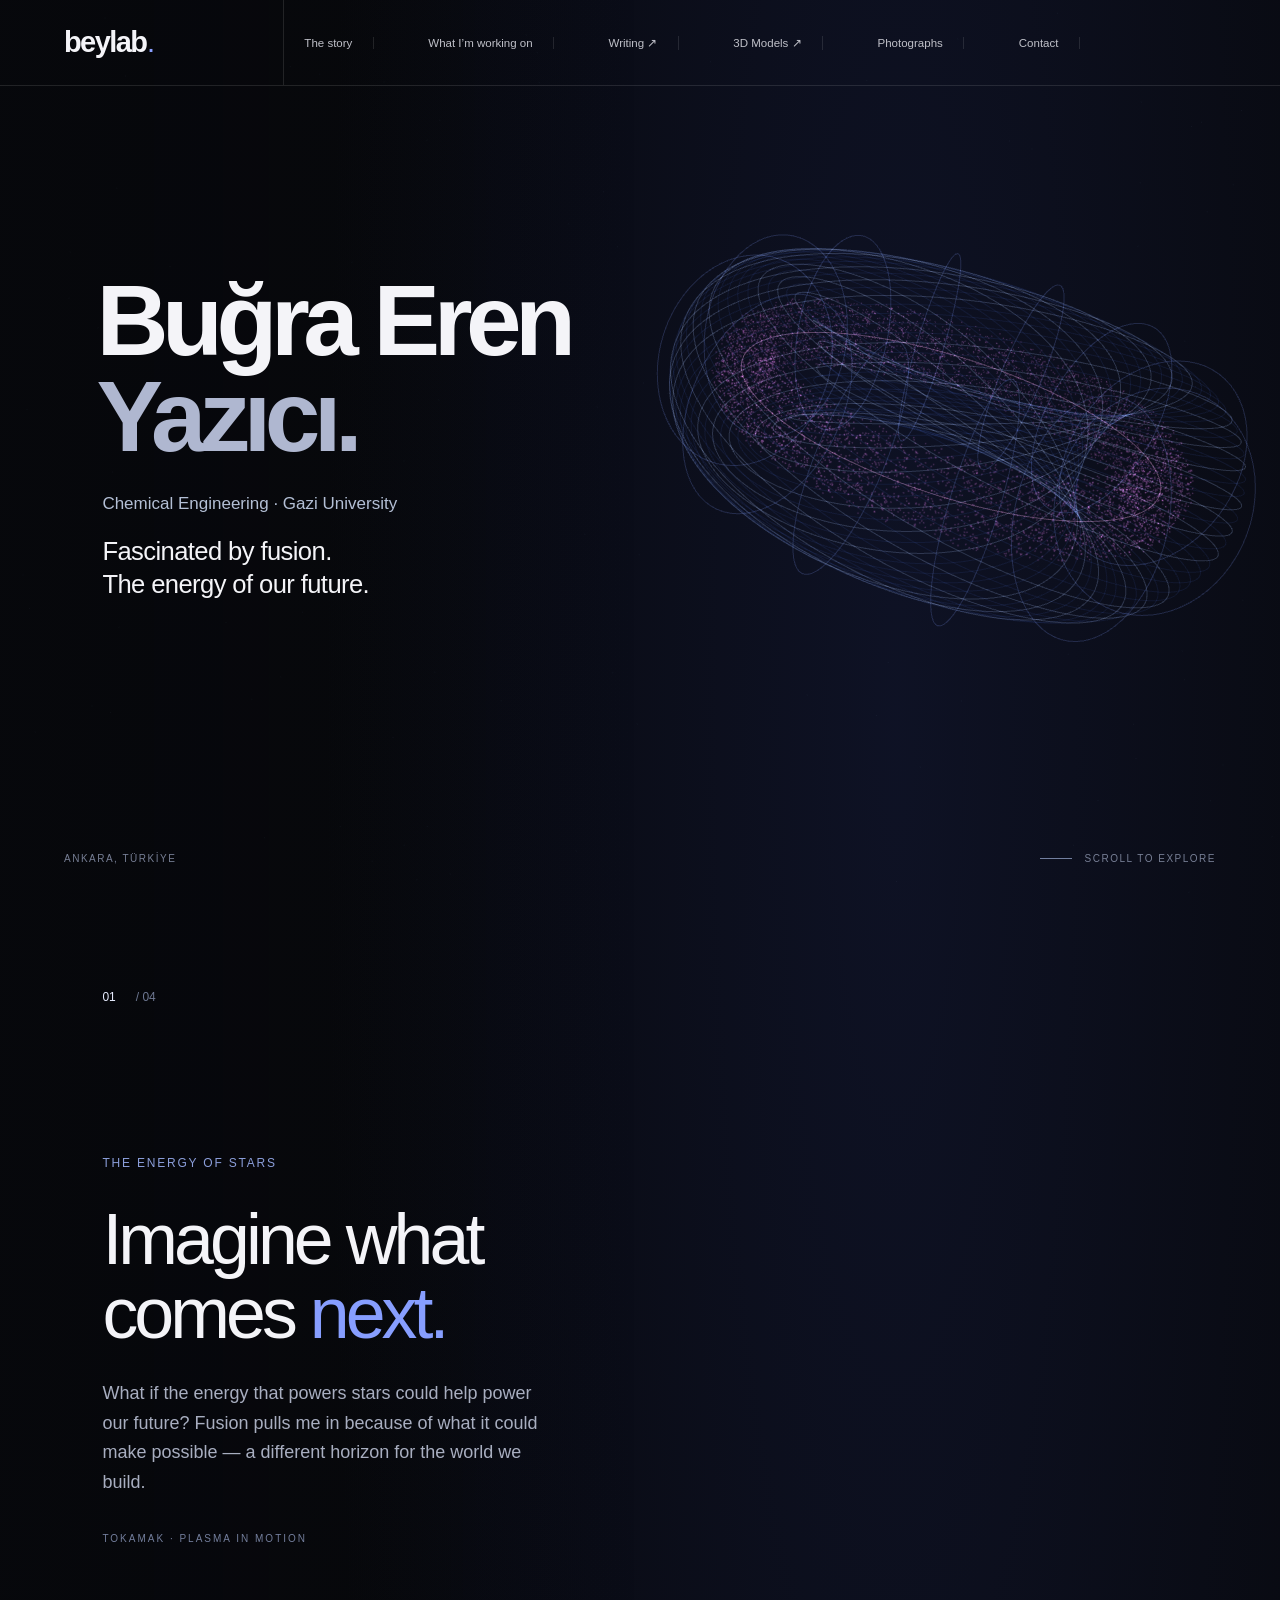
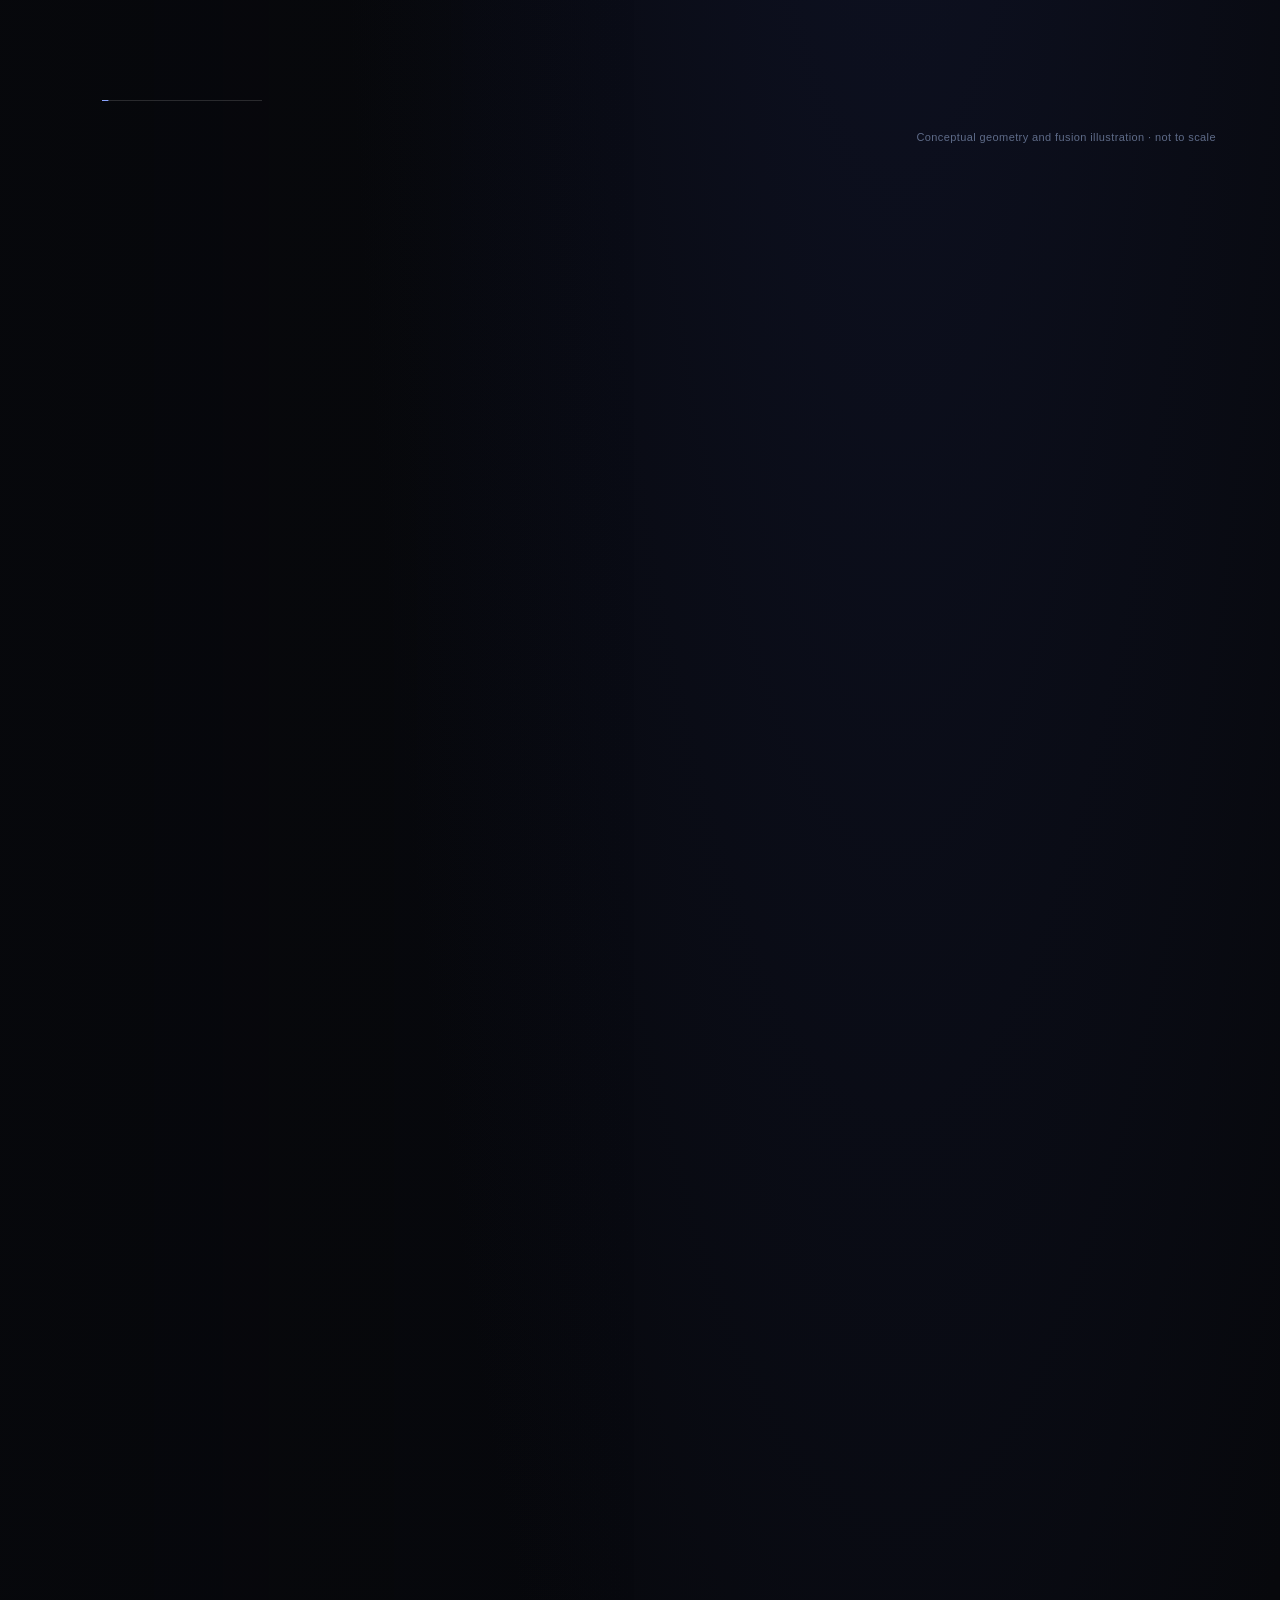
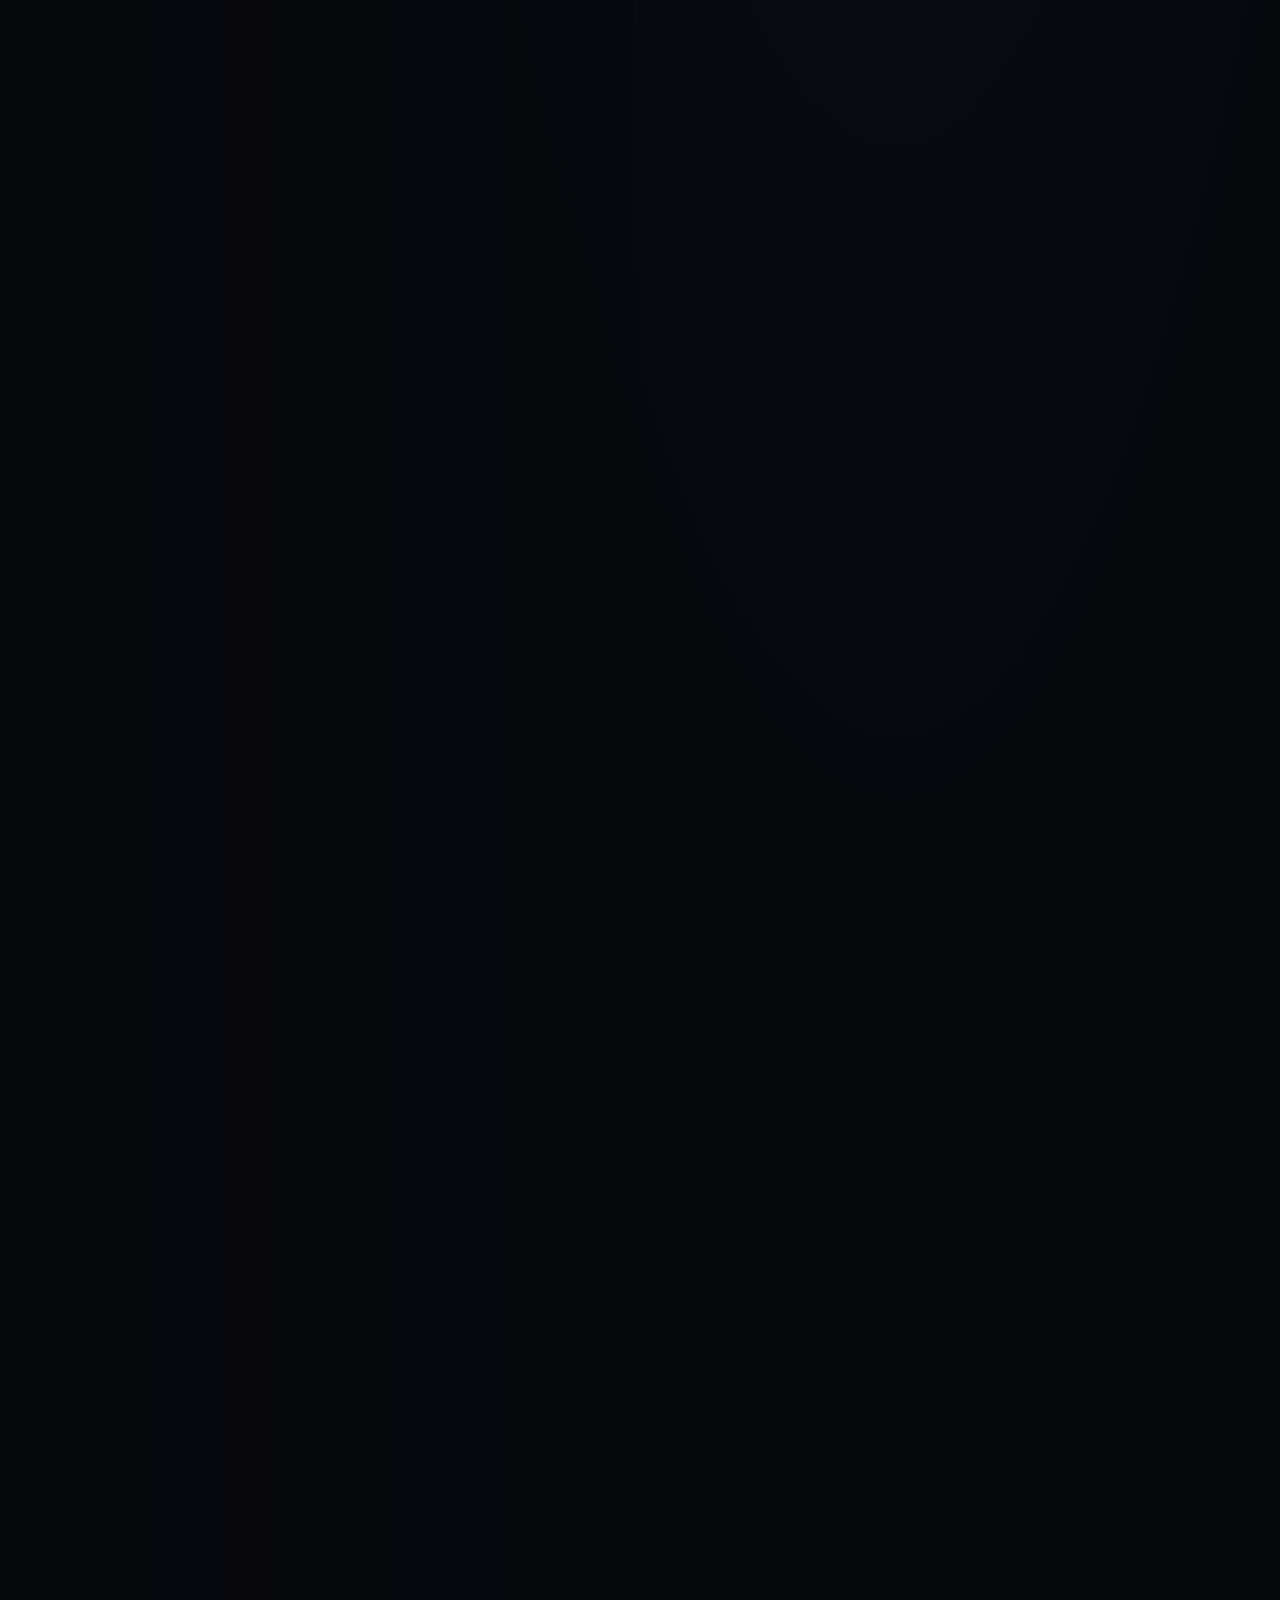
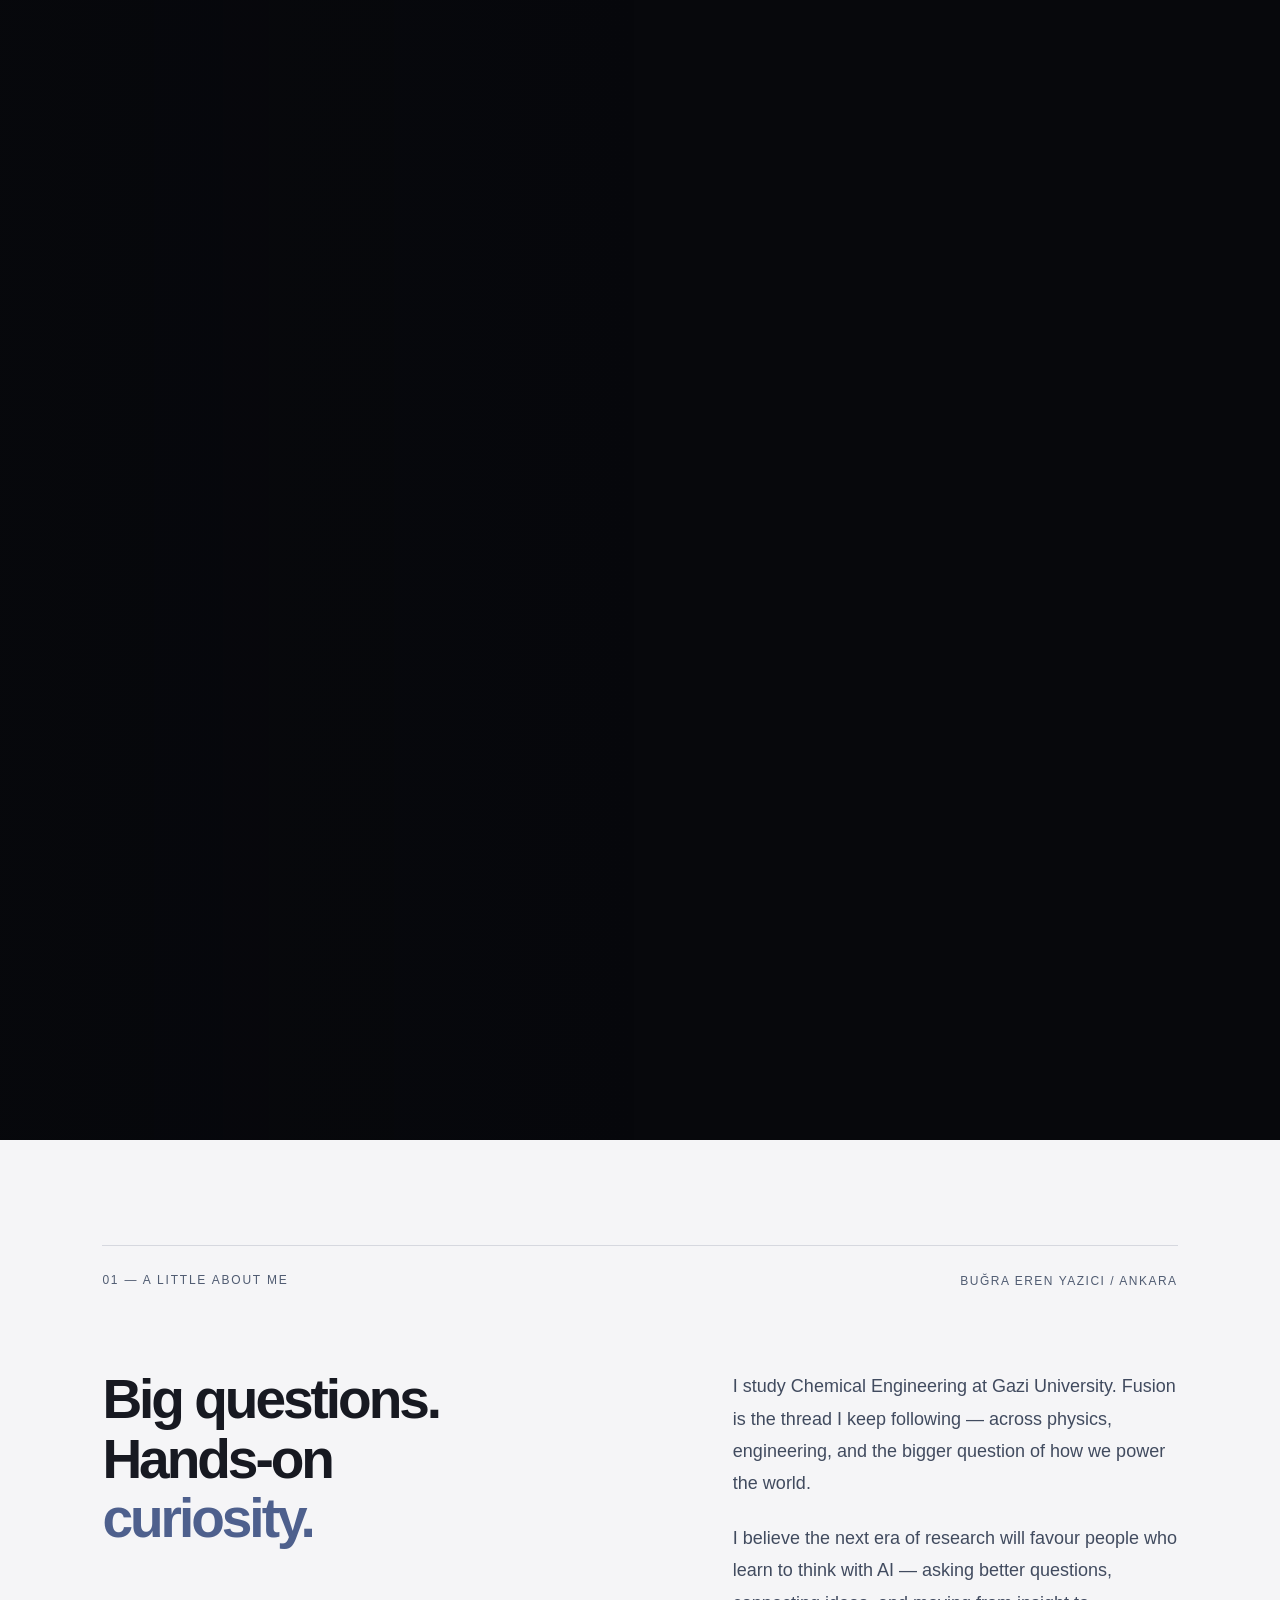
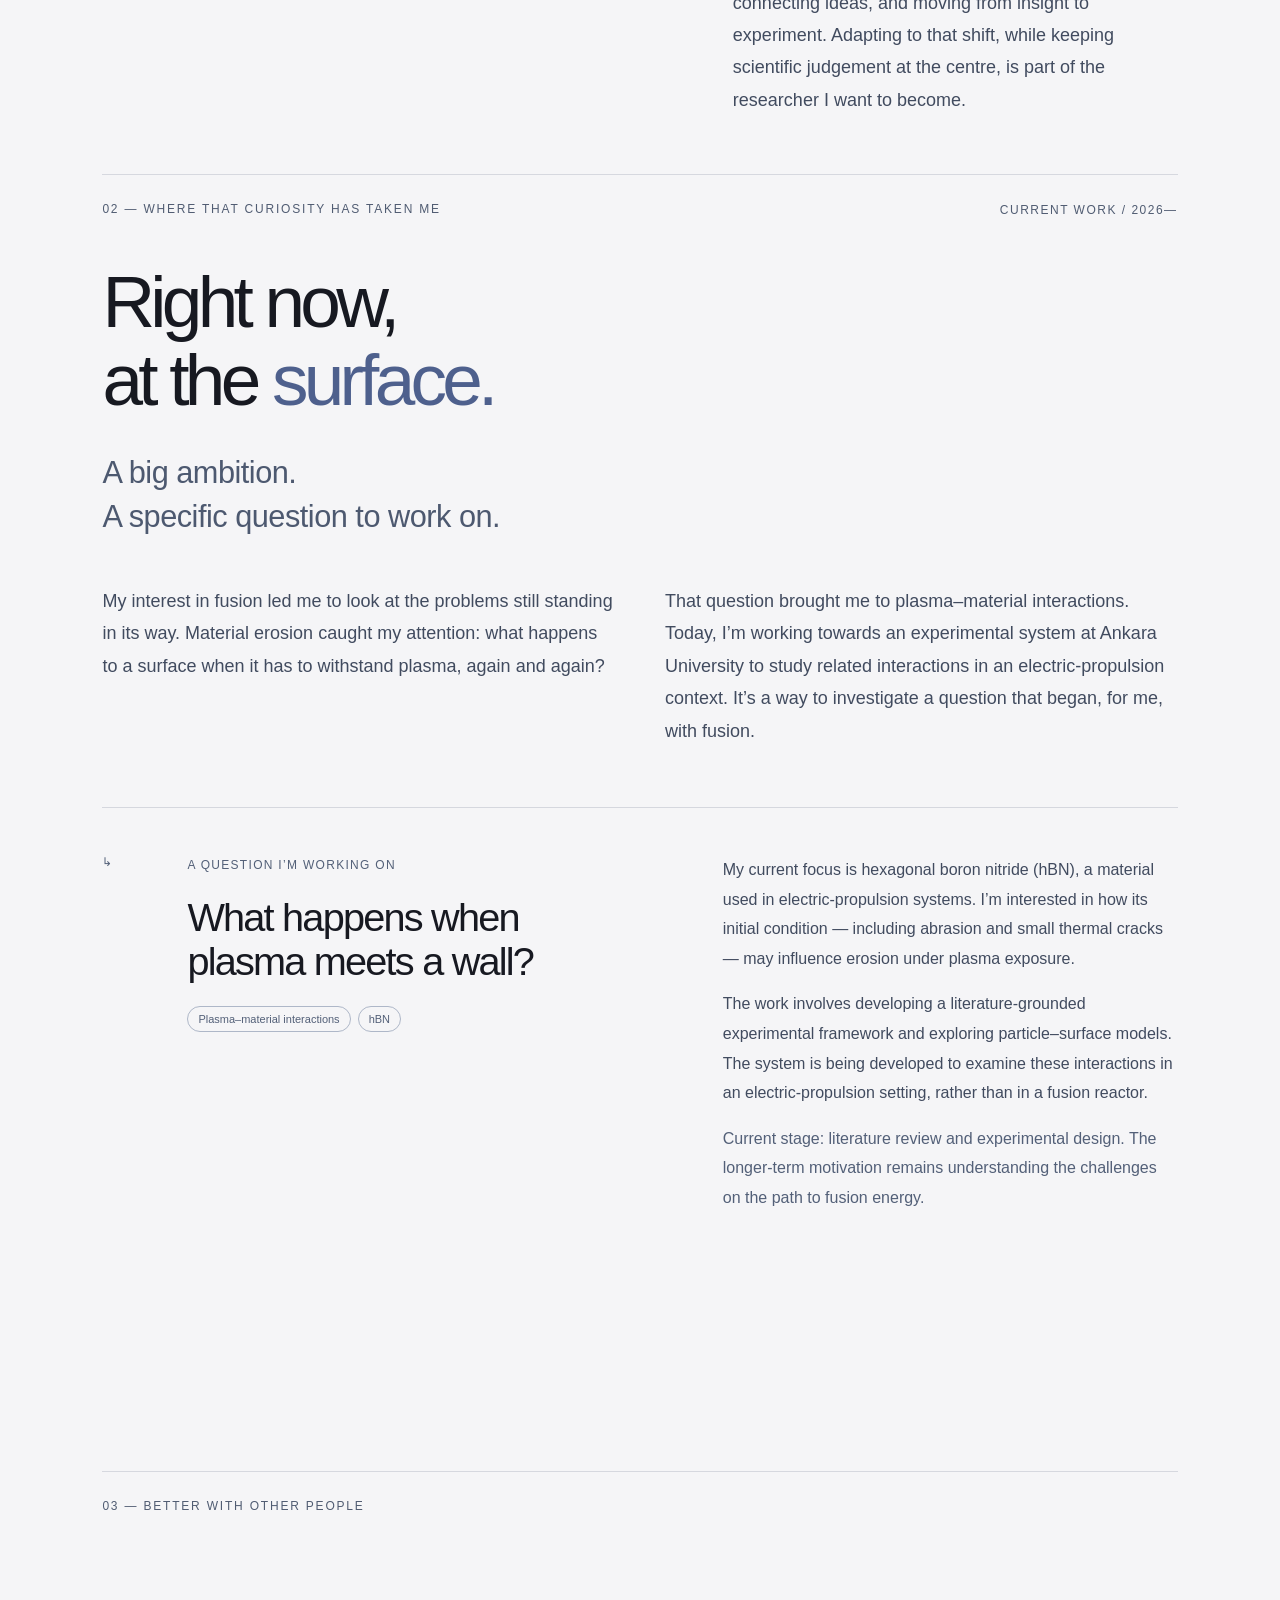
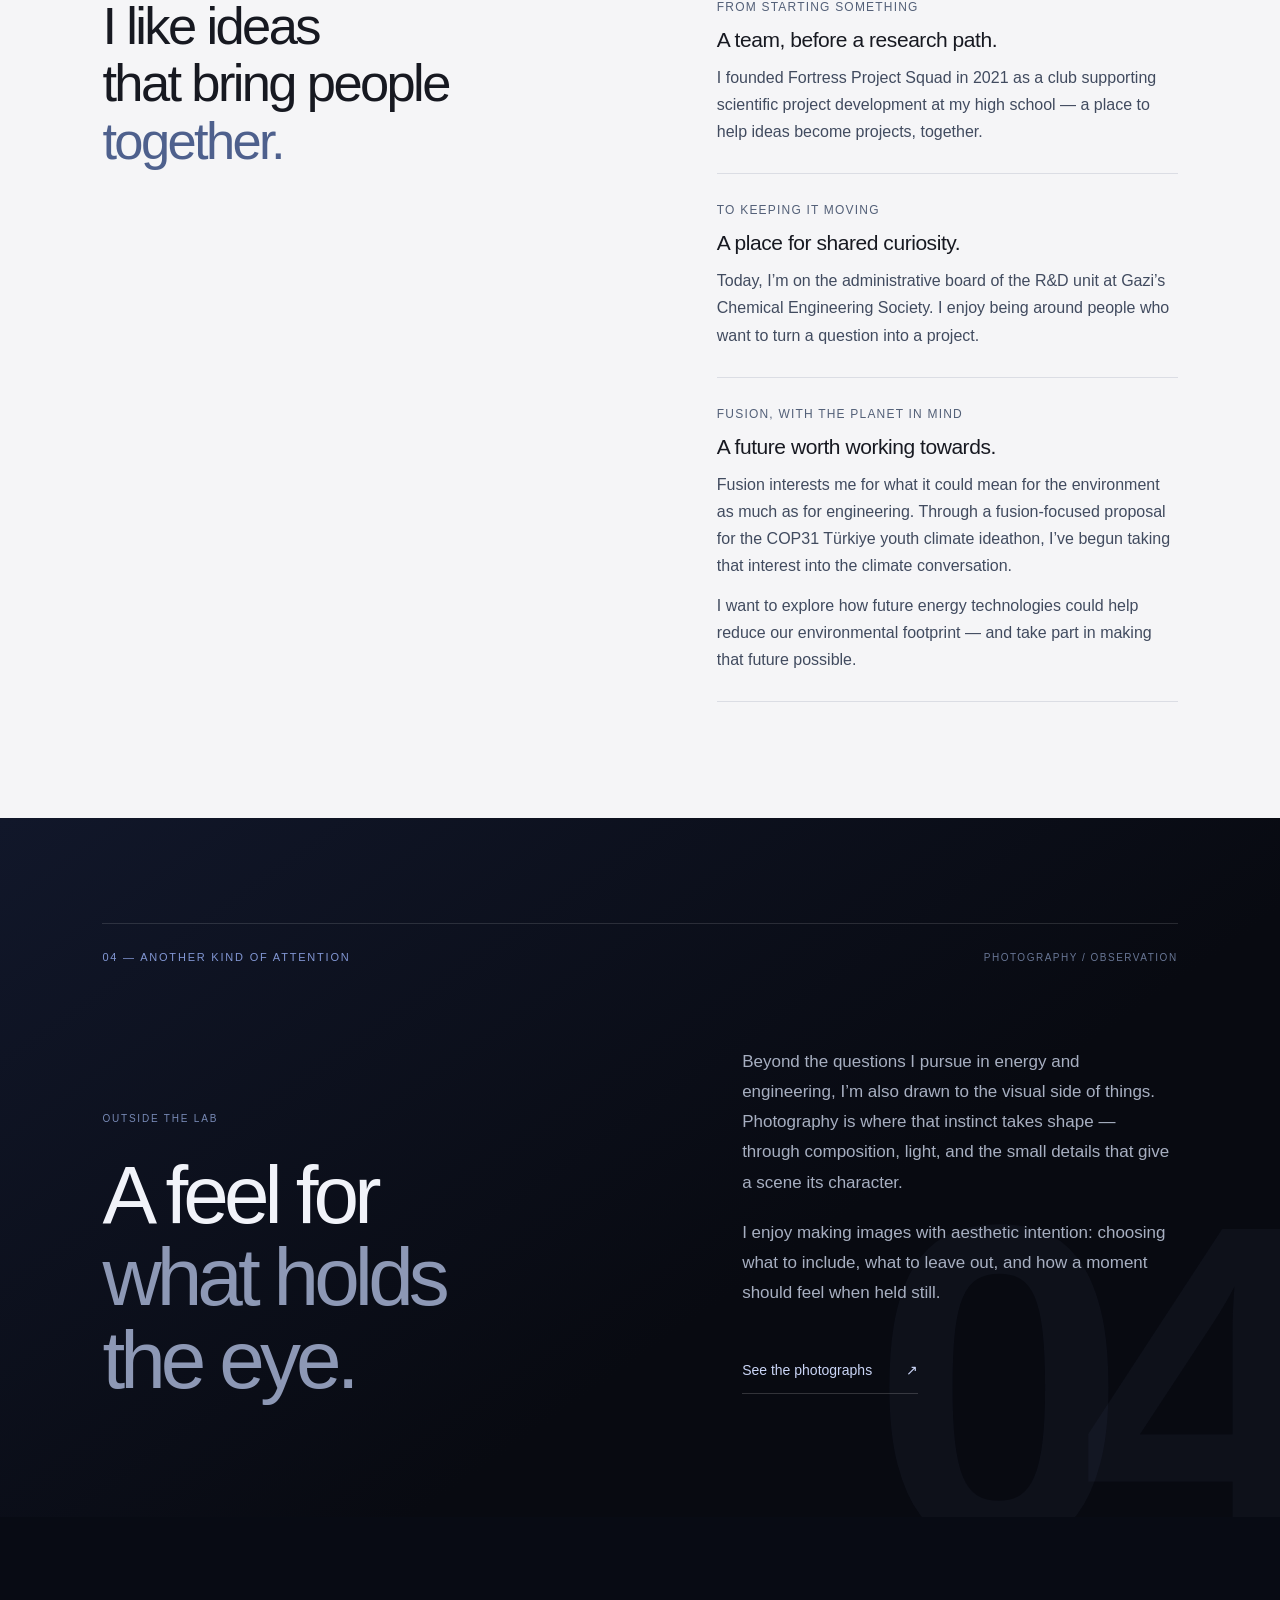
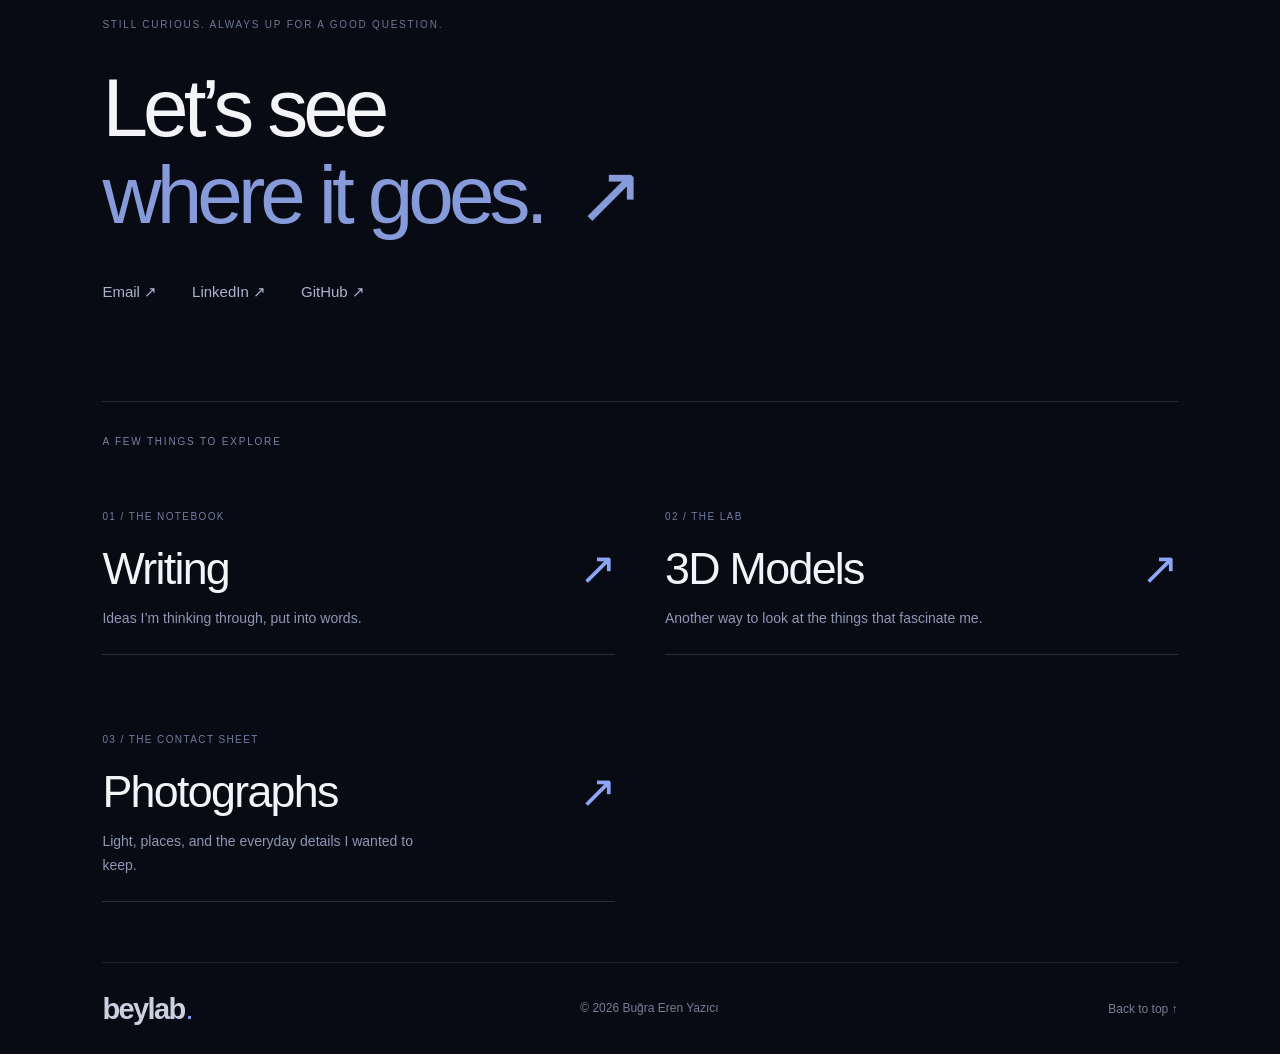
==== commit 5f1a2a64: "Add photography gallery" ====
--- a/index.html
+++ b/index.html
@@ -3,14 +3,14 @@
 <head>
 <meta charset="utf-8"><meta name="viewport" content="width=device-width,initial-scale=1">
 <title>Buğra Eren Yazıcı — beylab</title>
-<meta name="description" content="Fascinated by fusion. The energy of our future. The personal space of Buğra Eren Yazıcı, a chemical engineering student exploring the future of energy.">
-<meta name="theme-color" content="#07080c"><meta property="og:title" content="Buğra Eren Yazıcı — beylab"><meta property="og:description" content="A curiosity that starts with fusion, and keeps going."><meta property="og:type" content="website">
+<meta name="description" content="The personal space of Buğra Eren Yazıcı — chemical engineering, fusion, writing, interactive models, and photography.">
+<meta name="theme-color" content="#07080c"><meta property="og:title" content="Buğra Eren Yazıcı — beylab"><meta property="og:description" content="Curiosity across fusion, research, writing, models, and photography."><meta property="og:type" content="website">
 <link rel="icon" href="assets/favicon.svg" type="image/svg+xml"><link rel="stylesheet" href="portfolio.css">
 </head>
 <body>
 <a class="skip-link" href="#main">Skip to content</a>
-<header class="header"><a class="wordmark" href="./" aria-label="beylab home">beylab<span>.</span></a><nav class="header-nav" aria-label="Main navigation"><a href="#about">The story</a><a href="#research">What I’m working on</a><a href="notes.html">Writing ↗</a><a href="lab.html">3D Models ↗</a><a href="#contact">Contact</a></nav><button class="menu-button" aria-expanded="true" aria-controls="mobile-menu">Menu <span>−</span></button></header>
-<nav id="mobile-menu" class="mobile-menu" aria-label="Main navigation" hidden><a href="#about">The story</a><a href="#research">What I’m working on</a><a href="notes.html">Writing ↗</a><a href="lab.html">3D Models ↗</a><a href="#contact">Contact</a></nav>
+<header class="header"><a class="wordmark" href="./" aria-label="beylab home">beylab<span>.</span></a><nav class="header-nav" aria-label="Main navigation"><a href="#about">The story</a><a href="#research">What I’m working on</a><a href="notes.html">Writing ↗</a><a href="lab.html">3D Models ↗</a><a href="photos.html">Photographs</a><a href="#contact">Contact</a></nav><button class="menu-button" aria-expanded="false" aria-controls="mobile-menu">Menu <span>+</span></button></header>
+<nav id="mobile-menu" class="mobile-menu" aria-label="Main navigation" hidden><a href="#about">The story</a><a href="#research">What I’m working on</a><a href="notes.html">Writing ↗</a><a href="lab.html">3D Models ↗</a><a href="photos.html">Photographs</a><a href="#contact">Contact</a></nav>
 <main id="main">
 <div class="opening" id="opening"><div class="visual-stage" aria-hidden="true"><div id="field-canvas"></div><div class="visual-glow"></div><div class="canvas-fallback">B · E · Y</div></div>
 <section class="hero" aria-labelledby="hero-title"><div class="hero-main"><h1 id="hero-title">Buğra Eren<br><span>Yazıcı.</span></h1><p class="hero-detail">Chemical Engineering · Gazi University</p><p class="hero-intro">Fascinated by fusion.<br>The energy of our future.</p></div><div class="hero-bottom"><span>ANKARA, TÜRKİYE</span><a href="#about" class="scroll-hint"><span class="scroll-line"></span>SCROLL TO EXPLORE</a></div></section>
@@ -21,13 +21,14 @@
 <article class="story-chapter" data-chapter="3"><p class="eyebrow">A SMALL BEGINNING. A DIFFERENT FUTURE.</p><h2>This could<br>change <em>everything.</em></h2><p>Two light nuclei. A release of energy. A possibility that reaches far beyond the reaction itself. I’m at the beginning of my own journey — and this is the question I want to follow.</p><span class="chapter-tag">FUSION · THE ENERGY OF OUR FUTURE</span></article>
 <div class="story-progress" aria-hidden="true"><span></span></div><p class="illustration-note">Conceptual geometry and fusion illustration · not to scale</p></div></section>
 </div>
-<section class="about-section light-section" aria-labelledby="about-title"><div class="section-top"><span class="eyebrow">01 — A LITTLE ABOUT ME</span><span class="section-side">BUĞRA EREN YAZICI / ANKARA</span></div><div class="about-grid"><h2 id="about-title" class="reveal">Big questions.<br>Hands-on<br><span>curiosity.</span></h2><div class="about-copy reveal"><p>I study Chemical Engineering at Gazi University. Fusion is the thread I keep following — across physics, engineering, and the bigger question of how we power the world.</p><p>I believe the next era of research will favour people who learn to think with AI — asking better questions, connecting ideas, and moving from insight to experiment. Adapting to that shift, while keeping scientific judgement at the centre, is part of the researcher I want to become.</p></div></div></section>
+<section class="about-section light-section" aria-labelledby="about-title"><div class="section-top"><span class="eyebrow">01 — A LITTLE ABOUT ME</span><span class="section-side">BUĞRA EREN YAZICI / ANKARA</span></div><div class="about-grid"><h2 id="about-title" class="reveal">Big questions.<br>Hands-on<br><span>curiosity.</span></h2><div class="about-copy reveal"><p>I study Chemical Engineering at Gazi University. Fusion is the thread I keep following — across physics, engineering, and the bigger question of how we power the world.</p><p>I believe the next era of research will favour people who learn to think with AI — asking better questions, connecting ideas, and moving from insight to experiment. Adapting to that shift, while keeping scientific judgement at the centre, is part of the researcher I want to become.</p></div></div></section>
 <section class="research-section light-section" id="research"><div class="section-top"><span class="eyebrow">02 — WHERE THAT CURIOSITY HAS TAKEN ME</span><span class="section-side">CURRENT WORK / 2026—</span></div><h2 class="section-title reveal">Right now,<br>at the <span>surface.</span></h2><p class="research-lead reveal">A big ambition.<br>A specific question to work on.</p><div class="research-origin reveal"><p>My interest in fusion led me to look at the problems still standing in its way. Material erosion caught my attention: what happens to a surface when it has to withstand plasma, again and again?</p><p>That question brought me to plasma–material interactions. Today, I’m working towards an experimental system at Ankara University to study related interactions in an electric-propulsion context. It’s a way to investigate a question that began, for me, with fusion.</p></div>
 <article class="research-row reveal"><span class="project-number">↳</span><div class="project-name"><span class="project-status">A QUESTION I’M WORKING ON</span><h3>What happens when<br>plasma meets a wall?</h3><div class="tags"><span>Plasma–material interactions</span><span>hBN</span></div></div><div class="project-description"><p>My current focus is hexagonal boron nitride (hBN), a material used in electric-propulsion systems. I’m interested in how its initial condition — including abrasion and small thermal cracks — may influence erosion under plasma exposure.</p><p>The work involves developing a literature-grounded experimental framework and exploring particle–surface models. The system is being developed to examine these interactions in an electric-propulsion setting, rather than in a fusion reactor.</p><p class="muted">Current stage: literature review and experimental design. The longer-term motivation remains understanding the challenges on the path to fusion energy.</p></div></article>
 </section>
-<section class="engagement-section light-section"><div class="section-top"><span class="eyebrow">03 — BETTER WITH OTHER PEOPLE</span></div><div class="engagement-grid"><h2 class="reveal">I like ideas<br>that bring people<br><em>together.</em></h2><div class="engagement-items"><article class="reveal"><span>FROM STARTING SOMETHING</span><h3>A team, before a research path.</h3><p>I founded Fortress Project Squad in 2021 as a club supporting scientific project development at my high school — a place to help ideas become projects, together.</p></article><article class="reveal"><span>TO KEEPING IT MOVING</span><h3>A place for shared curiosity.</h3><p>Today, I’m on the administrative board of the R&D unit at Gazi’s Chemical Engineering Society. I enjoy being around people who want to turn a question into a project.</p></article><article class="reveal"><span>FUSION, WITH THE PLANET IN MIND</span><h3>A future worth working towards.</h3><p>Fusion interests me for what it could mean for the environment as much as for engineering. Through a fusion-focused proposal for the COP31 Türkiye youth climate ideathon, I’ve begun taking that interest into the climate conversation.</p><p>I want to explore how future energy technologies could help reduce our environmental footprint — and take part in making that future possible.</p></article></div></div></section>
-<footer id="contact"><div class="footer-top"><p class="eyebrow">STILL CURIOUS. ALWAYS UP FOR A GOOD QUESTION.</p><h2 class="reveal">Let’s see<br><a href="mailto:25114040006@gazi.edu.tr">where it goes. <span>↗</span></a></h2><div class="footer-links"><a href="mailto:25114040006@gazi.edu.tr">Email ↗</a><a href="https://www.linkedin.com/in/bey" target="_blank" rel="noreferrer">LinkedIn ↗</a><a href="https://github.com/bugra-jpg" target="_blank" rel="noreferrer">GitHub ↗</a></div></div>
-<section class="explore-end" aria-label="Writing and models"><p class="eyebrow">A FEW THINGS TO EXPLORE</p><div class="explore-grid"><a class="explore-door" href="notes.html"><span>01 / THE NOTEBOOK</span><h3>Writing <i aria-hidden="true">↗</i></h3><p>Ideas I’m thinking through, put into words.</p></a><a class="explore-door" href="lab.html"><span>02 / THE LAB</span><h3>3D Models <i aria-hidden="true">↗</i></h3><p>Another way to look at the things that fascinate me.</p></a></div></section>
+<section class="engagement-section light-section"><div class="section-top"><span class="eyebrow">03 — BETTER WITH OTHER PEOPLE</span></div><div class="engagement-grid"><h2 class="reveal">I like ideas<br>that bring people<br><em>together.</em></h2><div class="engagement-items"><article class="reveal"><span>FROM STARTING SOMETHING</span><h3>A team, before a research path.</h3><p>I founded Fortress Project Squad in 2021 as a club supporting scientific project development at my high school — a place to help ideas become projects, together.</p></article><article class="reveal"><span>TO KEEPING IT MOVING</span><h3>A place for shared curiosity.</h3><p>Today, I’m on the administrative board of the R&D unit at Gazi’s Chemical Engineering Society. I enjoy being around people who want to turn a question into a project.</p></article><article class="reveal"><span>FUSION, WITH THE PLANET IN MIND</span><h3>A future worth working towards.</h3><p>Fusion interests me for what it could mean for the environment as much as for engineering. Through a fusion-focused proposal for the COP31 Türkiye youth climate ideathon, I’ve begun taking that interest into the climate conversation.</p><p>I want to explore how future energy technologies could help reduce our environmental footprint — and take part in making that future possible.</p></article></div></div></section>
+<section class="visual-note-section" aria-labelledby="visual-note-title"><div class="section-top"><span class="eyebrow">04 — ANOTHER KIND OF ATTENTION</span><span class="section-side">PHOTOGRAPHY / OBSERVATION</span></div><div class="visual-note-grid"><div><p class="visual-note-kicker">OUTSIDE THE LAB</p><h2 id="visual-note-title" class="reveal">A feel for<br><span>what holds<br>the eye.</span></h2></div><div class="visual-note-copy reveal"><p>Beyond the questions I pursue in energy and engineering, I’m also drawn to the visual side of things. Photography is where that instinct takes shape — through composition, light, and the small details that give a scene its character.</p><p>I enjoy making images with aesthetic intention: choosing what to include, what to leave out, and how a moment should feel when held still.</p><a href="photos.html">See the photographs <span>↗</span></a></div></div></section>
+<footer id="contact"><div class="footer-top"><p class="eyebrow">STILL CURIOUS. ALWAYS UP FOR A GOOD QUESTION.</p><h2 class="reveal">Let’s see<br><a href="mailto:25114040006@gazi.edu.tr">where it goes. <span>↗</span></a></h2><div class="footer-links"><a href="mailto:25114040006@gazi.edu.tr">Email ↗</a><a href="https://www.linkedin.com/in/bey" target="_blank" rel="noreferrer">LinkedIn ↗</a><a href="https://github.com/bugra-jpg" target="_blank" rel="noreferrer">GitHub ↗</a></div></div>
+<section class="explore-end" aria-label="Writing, models, and photographs"><p class="eyebrow">A FEW THINGS TO EXPLORE</p><div class="explore-grid"><a class="explore-door" href="notes.html"><span>01 / THE NOTEBOOK</span><h3>Writing <i aria-hidden="true">↗</i></h3><p>Ideas I’m thinking through, put into words.</p></a><a class="explore-door" href="lab.html"><span>02 / THE LAB</span><h3>3D Models <i aria-hidden="true">↗</i></h3><p>Another way to look at the things that fascinate me.</p></a><a class="explore-door" href="photos.html"><span>03 / THE CONTACT SHEET</span><h3>Photographs <i aria-hidden="true">↗</i></h3><p>Light, places, and the everyday details I wanted to keep.</p></a></div></section>
 <div class="footer-bottom"><a class="wordmark" href="./">beylab<span>.</span></a><p>© <span id="year">2026</span> Buğra Eren Yazıcı</p><a href="#main">Back to top ↑</a></div></footer>
 </main><script src="portfolio.js" defer></script><script type="module" src="field.js"></script>
 </body></html>
--- a/portfolio.css
+++ b/portfolio.css
@@ -48,6 +48,88 @@
 .research-origin{display:grid;grid-template-columns:1fr 1fr;gap:50px;max-width:1100px;margin:-20px 0 60px}
 .research-origin p{font-size:18px;line-height:1.8;color:#414b5f}
 @media(max-width:760px){.hero{height:100svh;min-height:650px;align-items:flex-start;padding:110px 7% 0}.hero-main{transform:none}.hero h1{font-size:clamp(60px,13.5vw,84px)}.hero .hero-detail{margin-top:20px;font-size:13px}.hero .hero-intro{font-size:21px;margin-top:15px}.about-section{padding-bottom:35px}.research-origin{grid-template-columns:1fr;gap:20px;margin:-12px 0 38px}.research-origin p{font-size:16px}}
-@media(max-width:760px) and (max-height:700px){.hero{min-height:600px;padding-top:100px}.hero h1{font-size:60px}.hero .hero-intro{font-size:19px}}
-
-@media(prefers-reduced-motion:reduce){html{scroll-behavior:auto}*,*:before,*:after{transition:none!important;animation:none!important}.motion-ready .reveal{opacity:1;transform:none}.lab-orbit{transform:none}.story{height:auto}.story-sticky{height:auto;min-height:0;display:block;padding:65px 7%}.story-chapter{position:relative;inset:auto;width:100%;opacity:1;transform:none;padding:50px 0;pointer-events:auto}.story-counter,.story-progress,.illustration-note{display:none}.visual-stage{height:100svh}.hero{height:auto;min-height:850px}}
+@media(max-width:760px) and (max-height:700px){.hero{min-height:600px;padding-top:100px}.hero h1{font-size:60px}.hero .hero-intro{font-size:19px}}
+
+/* Photography — a quiet contact-sheet rhythm within the existing beylab palette. */
+.header-nav{grid-template-columns:repeat(6,minmax(0,1fr));width:min(82%,1180px)}
+.photos-page{background:#07080c;color:#f4f4f8}
+.photo-header{position:relative}
+.photo-header .header-nav a[aria-current]{color:#fff;background:#718cff14}
+.photo-collection{min-height:calc(100svh - 86px);padding:clamp(70px,9vw,140px) 6% 100px;background:radial-gradient(900px 520px at 78% 0,#1b244c55,transparent 65%),#07080c}
+.photo-intro{display:grid;grid-template-columns:minmax(0,1.25fr) minmax(280px,.75fr);align-items:end;gap:8vw;padding-bottom:75px;border-bottom:1px solid #ffffff1c}
+.photo-intro .eyebrow{color:#8195d3;margin-bottom:28px}
+.photo-intro h1{font-size:clamp(64px,9vw,145px);font-weight:520;line-height:.88;letter-spacing:-.07em}
+.photo-intro h1 em{color:#929bb7}
+.photo-intro-copy{max-width:520px;padding-bottom:9px}
+.photo-intro-copy p{color:#a3abc0;font-size:17px;line-height:1.75}
+.photo-intro-copy>span{display:block;margin-top:34px;color:#7181ad;font-size:10px;letter-spacing:1.8px}
+.photo-grid{columns:3 310px;column-gap:22px;margin-top:22px}
+.photo-card{position:relative;display:inline-block;width:100%;margin:0 0 22px;padding:0;overflow:hidden;border:0;background:#111522;color:#fff;text-align:left;break-inside:avoid;isolation:isolate}
+.photo-card:after{content:'';position:absolute;inset:0;background:linear-gradient(180deg,transparent 50%,#04050ad9);opacity:.74;transition:opacity .3s ease}
+.photo-card img{display:block;width:100%;height:auto;min-height:240px;max-height:78svh;object-fit:cover;transition:transform .7s cubic-bezier(.2,.7,.2,1),filter .4s ease}
+.photo-card:hover img,.photo-card:focus-visible img{transform:scale(1.018);filter:brightness(1.06)}
+.photo-number{position:absolute;z-index:2;top:18px;left:18px;color:#fff9;font-size:10px;letter-spacing:1.4px}
+.photo-caption{position:absolute;z-index:2;left:20px;right:20px;bottom:18px;display:flex;align-items:flex-end;justify-content:space-between;gap:18px}
+.photo-caption strong{font-size:15px;font-weight:480;letter-spacing:-.2px}
+.photo-caption small{color:#c4cada;font-size:10px;text-align:right;letter-spacing:.8px}
+.photo-empty{margin-top:22px;min-height:430px;padding:70px 8%;border:1px solid #ffffff18;background:linear-gradient(145deg,#101628,#090b12);display:flex;flex-direction:column;justify-content:flex-end}
+.photo-empty[hidden]{display:none}
+.photo-empty>span{color:#6f82bd;font-size:10px;letter-spacing:1.8px}
+.photo-empty h2{margin:20px 0;font-size:clamp(42px,6vw,82px);font-weight:480;line-height:1.02;letter-spacing:-.055em}
+.photo-empty p{color:#838ca3;font-size:15px}
+.photo-admin{max-width:720px;margin:70px 0 0 auto;border-top:1px solid #ffffff1c;border-bottom:1px solid #ffffff1c;color:#9ba5bd}
+.photo-admin summary{display:flex;justify-content:space-between;padding:20px 0;color:#c9d2e8;font-size:14px;cursor:pointer;list-style:none}
+.photo-admin summary::-webkit-details-marker{display:none}
+.photo-admin>div{padding:0 0 25px}
+.photo-admin p{max-width:600px;color:#778198;font-size:14px}
+.photo-admin a{display:inline-block;margin-top:17px;color:#9eb1ee;font-size:13px}
+.photo-dialog{width:min(94vw,1400px);height:94svh;padding:0;border:0;background:#05060ae8;color:#fff;backdrop-filter:blur(18px)}
+.photo-dialog::backdrop{background:#020308e8}
+.photo-dialog-close{position:absolute;z-index:2;top:18px;right:22px;padding:10px;border:0;background:transparent;color:#d6dbea;font-size:13px}
+.photo-dialog-frame{height:100%;display:flex;flex-direction:column;align-items:center;justify-content:center;padding:54px 34px 25px}
+.photo-dialog-frame img{display:block;max-width:100%;max-height:calc(94svh - 100px);object-fit:contain}
+.photo-dialog-frame>div{width:min(100%,1000px);display:flex;justify-content:space-between;gap:20px;padding-top:15px;color:#c7cede;font-size:13px}
+.photo-dialog-meta{color:#778198}
+.photo-footer{display:flex;align-items:center;justify-content:space-between;padding:28px 6%;border-top:1px solid #ffffff17;background:#07080c;color:#777f95}
+.photo-footer p,.photo-footer>a:last-child{font-size:12px}
+.photo-footer .wordmark{color:#cad0e0}
+
+.visual-note-section{position:relative;overflow:hidden;padding:105px 8% 115px;background:linear-gradient(145deg,#11172a,#080a11 62%);color:#f1f3f9}
+.visual-note-section:after{content:'04';position:absolute;right:-.025em;bottom:-.22em;color:#8ea4f10a;font-size:clamp(250px,36vw,620px);font-weight:650;line-height:1;letter-spacing:-.1em;pointer-events:none}
+.visual-note-section .section-top{position:relative;z-index:1;border-color:#ffffff20}
+.visual-note-section .eyebrow{color:#8297d4}
+.visual-note-section .section-side{color:#687695}
+.visual-note-grid{position:relative;z-index:1;display:grid;grid-template-columns:1.1fr .9fr;align-items:end;gap:10%}
+.visual-note-kicker{margin-bottom:26px;color:#7789b5;font-size:10px;letter-spacing:1.8px}
+.visual-note-grid h2{font-size:clamp(49px,6.4vw,96px);font-weight:480;line-height:1.01;letter-spacing:-.06em}
+.visual-note-grid h2 span{color:#8d98b5}
+.visual-note-copy{max-width:560px;padding-bottom:8px}
+.visual-note-copy p{margin-bottom:20px;color:#a7afc1;font-size:17px;line-height:1.78}
+.visual-note-copy a{display:inline-flex;align-items:center;gap:34px;margin-top:18px;padding:15px 0;border-bottom:1px solid #ffffff2b;color:#cad5f6;font-size:14px}
+.visual-note-copy a:hover{color:#fff;border-color:#879fff}
+
+@media(max-width:900px){
+  .photo-intro{grid-template-columns:1fr;gap:35px}
+  .photo-intro-copy{padding-bottom:0}
+  .photo-grid{columns:2 250px}
+}
+@media(max-width:760px){
+  .visual-note-section{padding:72px 7% 80px}
+  .visual-note-grid{grid-template-columns:1fr;gap:42px}
+  .visual-note-grid h2{font-size:clamp(49px,14vw,70px)}
+  .visual-note-copy p{font-size:16px}
+  .photo-collection{min-height:calc(100svh - 75px);padding:70px 7%}
+  .photo-intro{padding-bottom:48px}
+  .photo-intro h1{font-size:clamp(62px,19vw,95px)}
+  .photo-intro-copy p{font-size:16px}
+  .photo-grid{columns:1}
+  .photo-card{margin-bottom:16px}
+  .photo-empty{min-height:360px;padding:45px 8%}
+  .photo-admin{margin-top:48px}
+  .photo-footer{padding:30px 7%;flex-wrap:wrap;gap:22px}
+  .photo-footer .wordmark{width:100%}
+  .photo-dialog-frame{padding:50px 14px 22px}
+  .photo-dialog-frame>div{font-size:12px}
+}
+
+@media(prefers-reduced-motion:reduce){html{scroll-behavior:auto}*,*:before,*:after{transition:none!important;animation:none!important}.motion-ready .reveal{opacity:1;transform:none}.lab-orbit{transform:none}.story{height:auto}.story-sticky{height:auto;min-height:0;display:block;padding:65px 7%}.story-chapter{position:relative;inset:auto;width:100%;opacity:1;transform:none;padding:50px 0;pointer-events:auto}.story-counter,.story-progress,.illustration-note{display:none}.visual-stage{height:100svh}.hero{height:auto;min-height:850px}}
